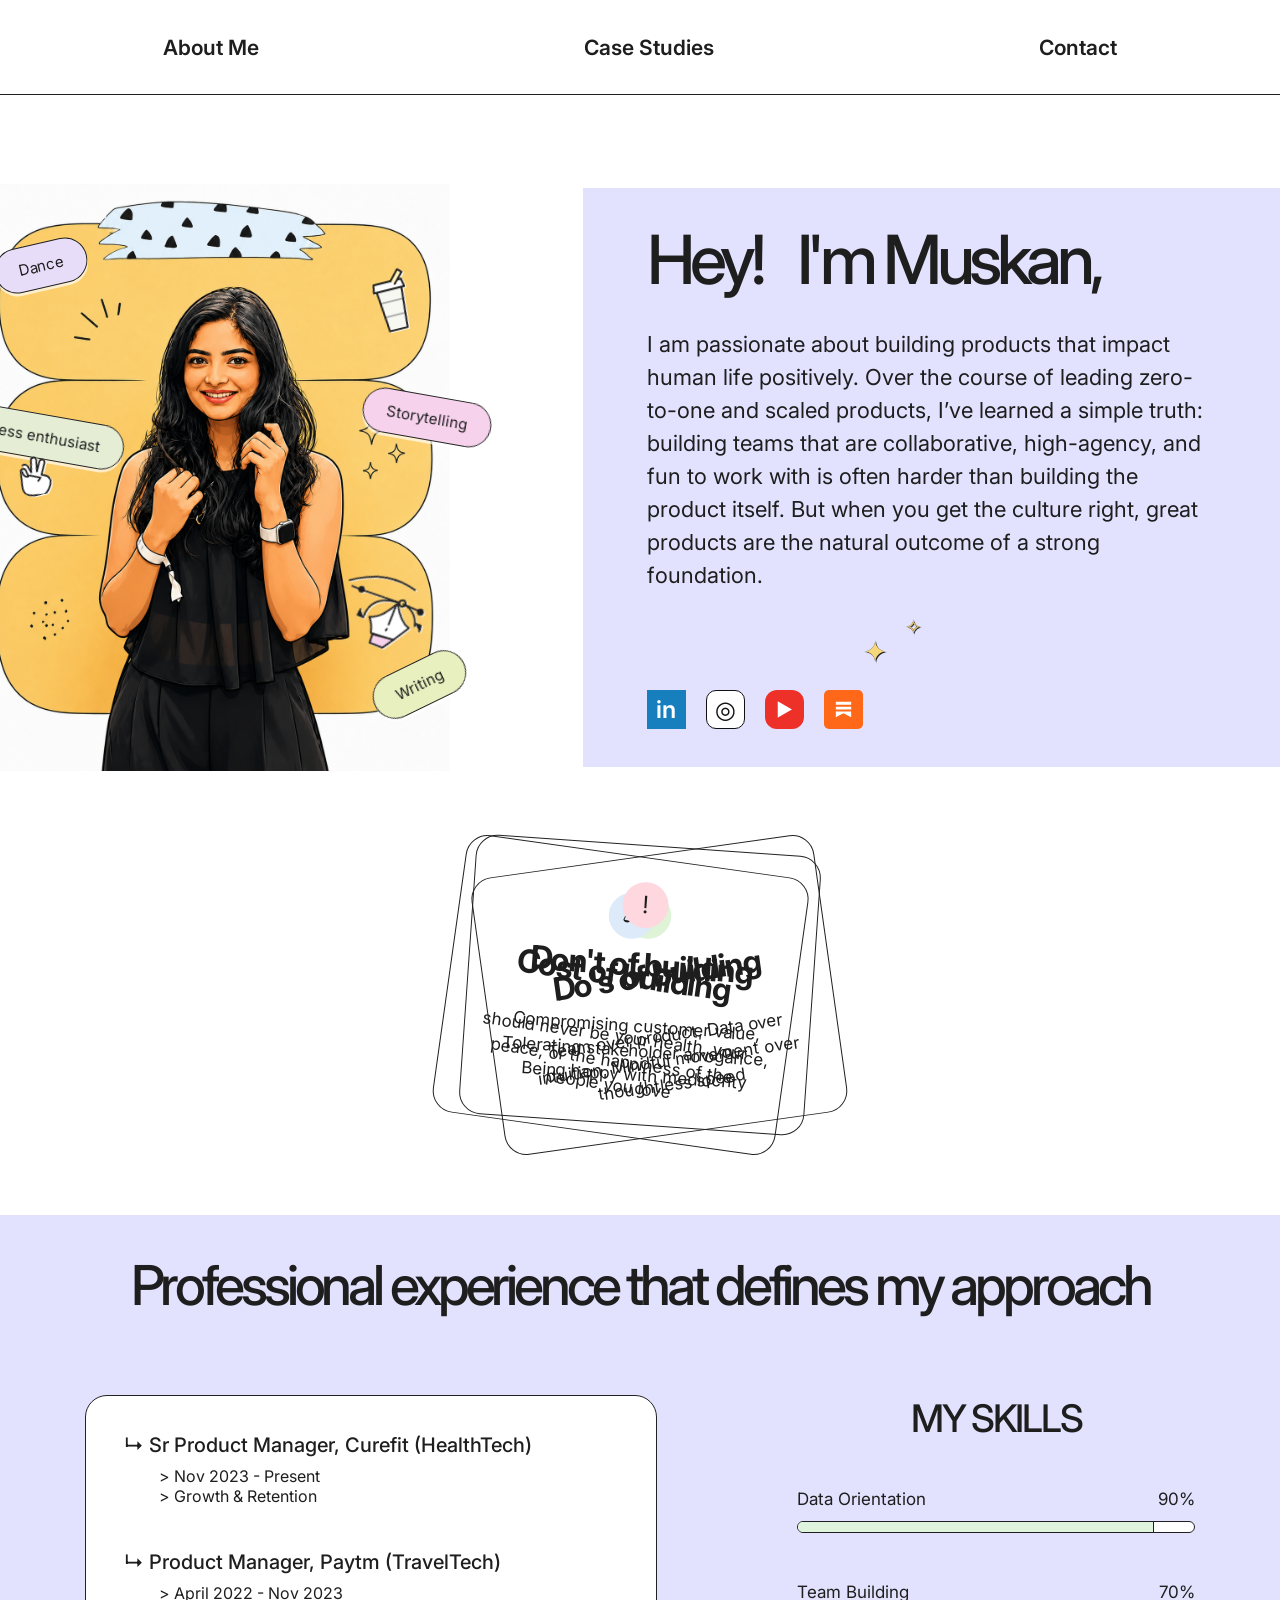
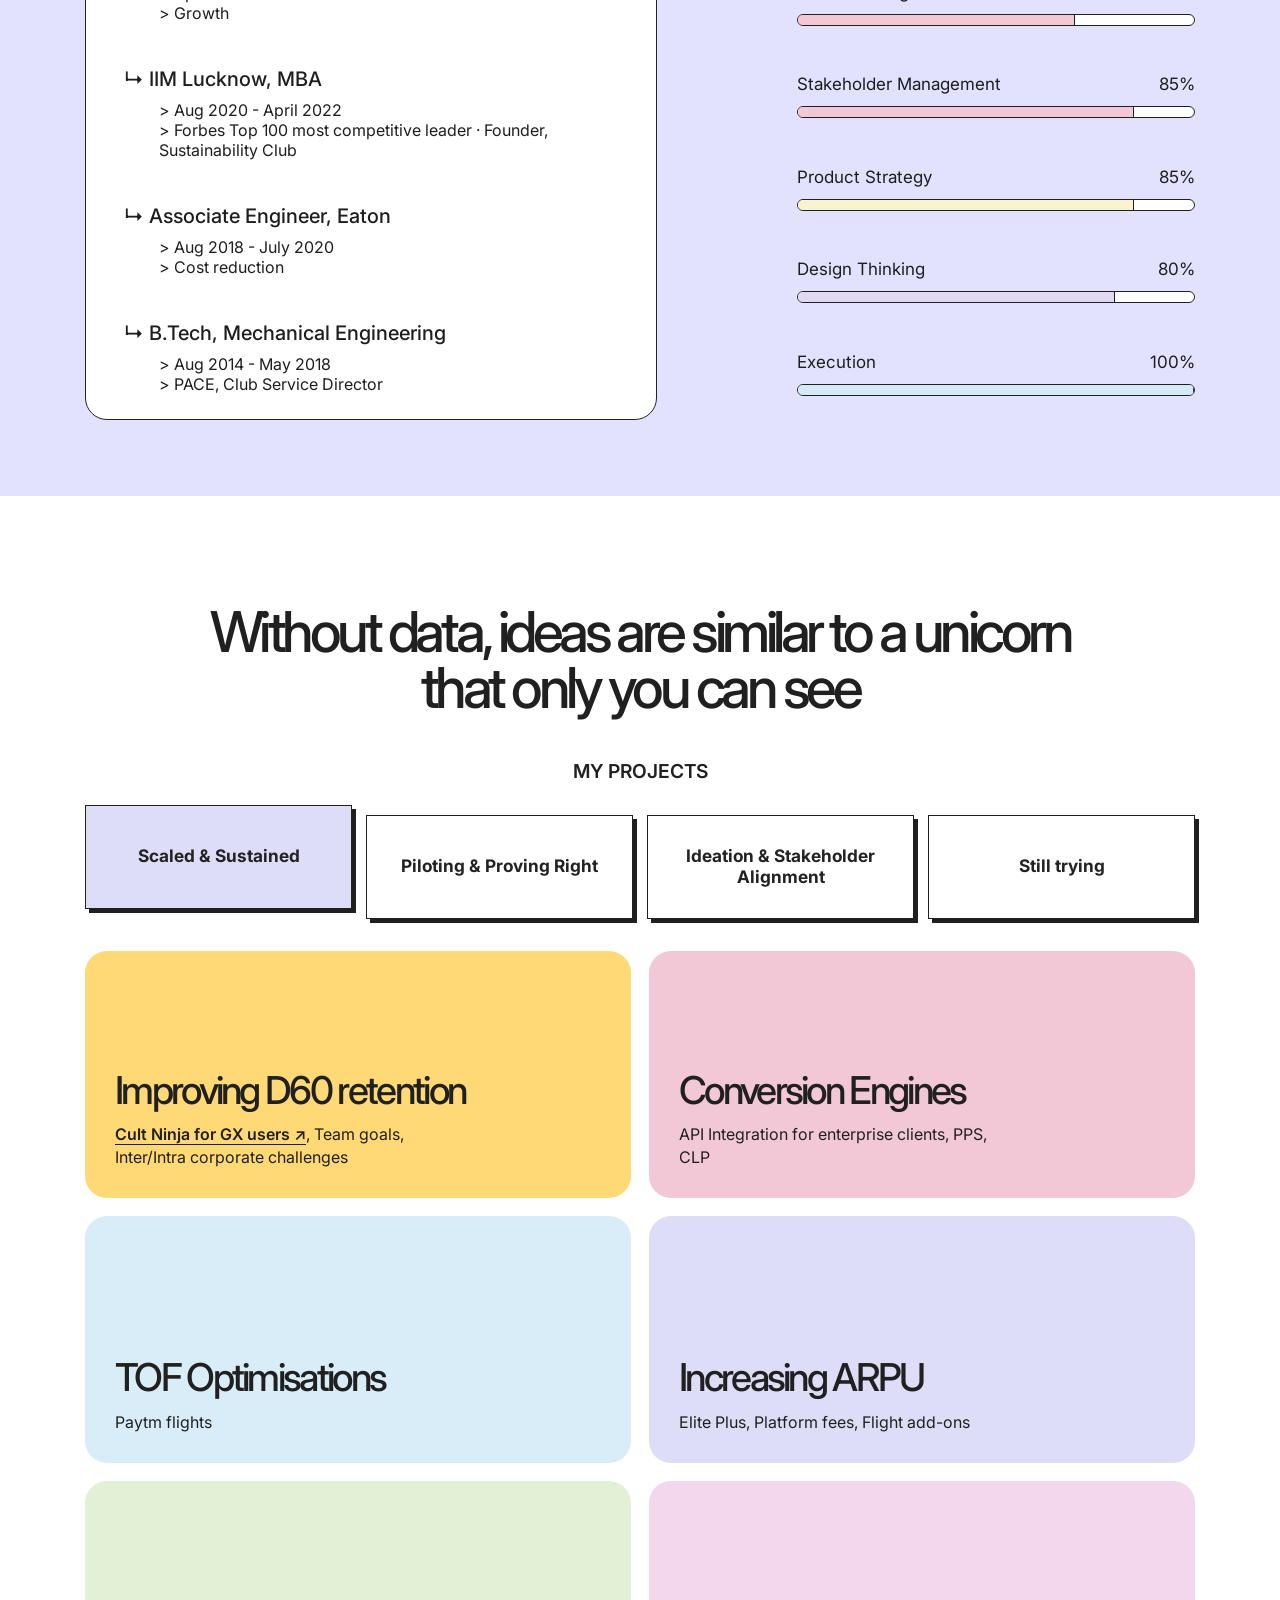
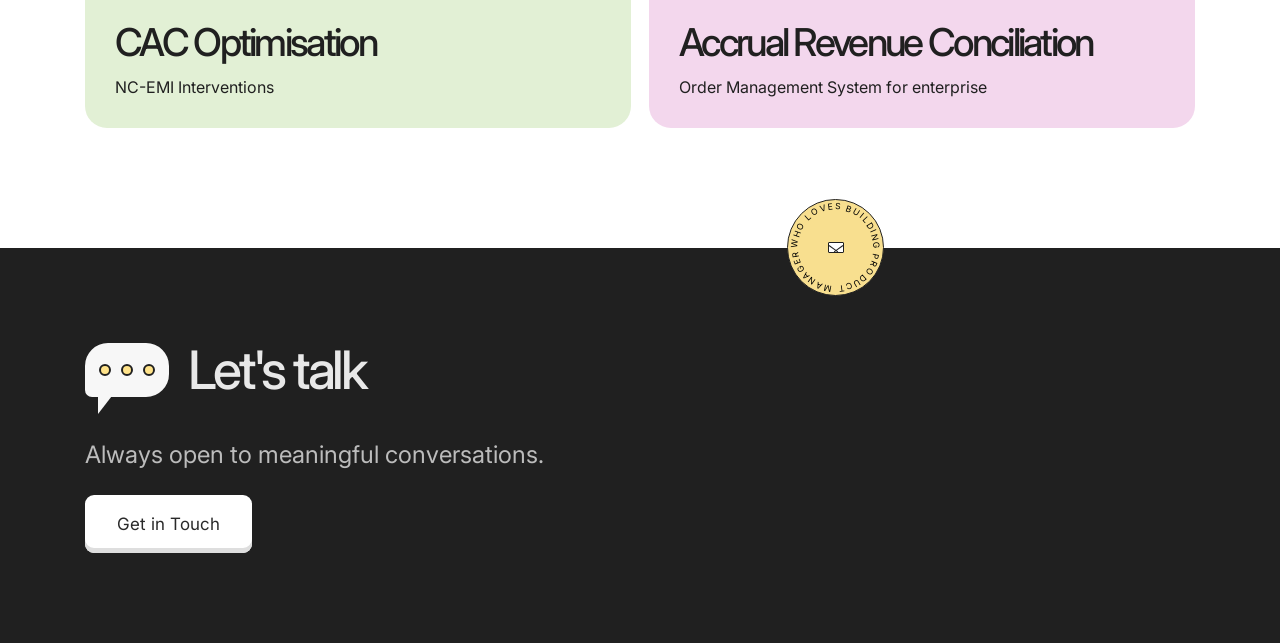
==== index.html @ bb15054d "Updates" ====
<!doctype html>
<html lang="en">
  <head>
    <meta charset="UTF-8" />
    <meta name="viewport" content="width=device-width, initial-scale=1.0" />
    <title>Bridging the Gap Between Education and the Real World</title>
    <script async src="https://www.googletagmanager.com/gtag/js?id=G-1BVSMTF544"></script>
    <script>
      window.dataLayer = window.dataLayer || [];
      function gtag(){dataLayer.push(arguments);}
      gtag("js", new Date());
      gtag("config", "G-1BVSMTF544");
    </script>
    <script type="module" crossorigin src="./assets/main-Bw4aphcZ.js"></script>
    <link rel="modulepreload" crossorigin href="./assets/jsx-runtime-35tFklE7.js">
    <link rel="stylesheet" crossorigin href="./assets/main-BatHYY-r.css">
  </head>
  <body>
    <div id="root"></div>
  </body>
</html>
---- assets/main-BatHYY-r.css ----
@import "https://fonts.googleapis.com/css2?family=Inter:wght@400;500;600&display=swap";:root{color:#1e1e1e;font-synthesis:none;background:#fff;font-family:Inter,system-ui,sans-serif}*{box-sizing:border-box}html{scroll-behavior:smooth}body{margin:0;overflow-x:hidden}a{color:inherit;text-decoration:none}button{font:inherit}.page{width:min(1110px,100% - 64px);margin:auto}.nav{z-index:10;background:#fff;border-bottom:1px solid #202020;justify-content:space-around;align-items:center;height:95px;font-size:21px;font-weight:600;display:flex;position:sticky;top:0}.nav a{transition:all .2s}.nav a:hover{opacity:.58;transform:translateY(-2px)}.hero{grid-template-columns:47% 53%;align-items:center;gap:50px;min-height:745px;padding:80px 38px 60px;display:grid}.hero-art{justify-self:center;width:100%;max-width:470px;position:relative}.hero-art img{width:100%;height:auto;display:block}.tag{background:#e8ddf9;border:1px solid #222;border-radius:999px;padding:12px 23px;font-size:15px;position:absolute;transform:rotate(-13deg);box-shadow:0 3px #fffa}.dance{top:10%;left:3%}.fitness{background:#e5eed5;top:39%;left:-7%;transform:rotate(10deg)}.writing{background:#e9f0bf;bottom:11%;right:-4%;transform:rotate(-26deg)}.story{background:#f7d2ed;top:36%;right:-9%;transform:rotate(10deg)}.round-tag,.footer-badge{text-align:center;text-transform:uppercase;letter-spacing:2px;background:#dceafa;border:1px solid #222;border-radius:50%;place-items:center;width:130px;height:130px;font-size:8px;line-height:1.7;display:grid;transform:rotate(-25deg)}.round-tag{position:absolute;bottom:-9%;left:-9%}.hero-copy h1{letter-spacing:-.08em;white-space:nowrap;margin:0 0 34px;font-size:clamp(52px,5.3vw,79px);font-weight:500;line-height:1}.hero-copy h1 span{margin-left:25px}.hero-copy p{max-width:600px;margin:0;font-size:22px;line-height:1.5}.socials{gap:26px;margin-top:66px;display:flex}.socials a{color:#fff;background:#177fbd;place-items:center;width:39px;height:39px;font-size:24px;font-weight:600;transition:all .25s;display:grid}.socials a:nth-child(2){color:#111;background:#fff;border:1px solid #111;border-radius:10px}.socials a:nth-child(3){background:#ed3028;border-radius:12px;font-size:18px}.socials a:hover{transform:translateY(-5px)rotate(-4deg)}.principles{grid-template-columns:1fr 1fr;gap:30px;padding:40px 0 20px;display:grid}.principles article{text-align:center;border:1px solid #222;border-radius:22px;align-content:center;justify-items:center;min-height:176px;padding:28px;display:grid}.principles article:last-child{grid-column:1/-1;min-height:145px}.principles h2{margin:0 0 30px;font-size:20px;font-weight:500}.principles p{max-width:460px;margin:0;font-size:17px;line-height:1.45}.experience{padding:5px 0 150px}.section-title{text-align:center;letter-spacing:-.075em;margin:0 0 82px;font-size:clamp(40px,4.3vw,60px);font-weight:500;line-height:1}.experience-grid{grid-template-columns:1.18fr .82fr;align-items:start;gap:140px;display:grid}.timeline{border:1px solid #222;border-radius:22px;padding:37px 38px 25px}.job{margin:0 0 44px}.job:last-child{margin-bottom:0}.job h3{margin:0 0 9px;font-size:20px;font-weight:500}.job p{margin:0 0 0 35px;font-size:16px;line-height:1.25}.skills h2{text-align:center;letter-spacing:-.06em;margin:0 0 113px;font-size:38px;font-weight:500}.skill{margin-bottom:41px}.skill>div{justify-content:space-between;margin-bottom:12px;font-size:17px;display:flex}.skill i{background:#fff;border:1px solid #202020;border-radius:20px;height:12px;display:block;overflow:hidden}.skill b{border-right:1px solid #202020;height:100%;animation:1.2s both fill;display:block}.pink{background:#f3c7d4}.yellow{background:#f8f4cf}.lavender{background:#e1d8f4}.blue{background:#d5eaf7}.work{padding:30px 0 0}.work-quote{letter-spacing:-.08em;text-align:center;margin:0 0 95px;font-size:clamp(35px,4.4vw,59px);font-weight:500;line-height:1}.tabs{align-items:end;gap:10px;padding-left:18px;display:flex}.tab{cursor:pointer;background:#fff;border:1px solid #222;border-bottom:0;border-radius:21px 21px 0 0;padding:28px 35px;font-size:18px;transition:all .2s}.tab:hover,.tab.active{transform:translateY(-10px)}.tab-1{background:#d9edf9}.tab-2{background:#dfdef8}.tab-3{background:#f29fa2}.projects{border:1px solid #222;border-bottom:0;padding:0 40px}.project{border-bottom:1px solid #222;padding:34px 0;transition:all .25s}.project h3{letter-spacing:-.07em;margin:0 0 16px;font-size:clamp(31px,3.4vw,49px);font-weight:500}.project h3 span{color:#86678f;width:34px;font-size:25px;display:inline-block}.project p{margin:0;font-size:17px}.project.muted{opacity:.25}footer{color:#e8e8e8;background:#202020;min-height:390px;padding:90px 0;position:relative;overflow:hidden}.footer{align-items:center;gap:150px;display:flex;position:relative}.footer h2{letter-spacing:-.07em;margin:0 0 38px;font-size:53px;font-weight:500}.footer h2 span{color:#fff0bb}.footer p{color:#bcbcbc;margin:0;font-size:24px}.contact-button{color:#292929;background:#aaa;border-radius:9px;padding:19px 32px;font-size:17px;box-shadow:inset 0 -5px #868686}.footer-badge{color:#1f1f1f;background:#f8df8f;position:absolute;top:-135px;right:65px}@keyframes rise{0%{opacity:0;transform:translateY(30px)}to{opacity:1;transform:translateY(0)}}@keyframes fill{0%{transform-origin:0;transform:scaleX(0)}to{transform-origin:0;transform:scaleX(1)}}.reveal{animation:.8s both rise}.delay{animation-delay:.16s}@media (width<=900px){.nav{height:68px;font-size:15px}.page{width:min(100% - 32px,620px)}.hero{grid-template-columns:1fr;gap:35px;padding:55px 0 85px}.hero-art{width:min(100%,450px)}.hero-copy h1{white-space:normal;font-size:57px}.hero-copy h1 span{margin-left:0}.hero-copy p{font-size:18px}.socials{margin-top:35px}.principles{grid-template-columns:1fr;gap:15px}.principles article:last-child{grid-column:auto}.experience{padding-bottom:80px}.section-title{margin-bottom:45px}.experience-grid{grid-template-columns:1fr;gap:60px}.skills h2{margin-bottom:55px}.tabs{padding-left:0;overflow-x:auto}.tab{white-space:nowrap;padding:20px 18px;font-size:14px}.projects{padding:0 22px}.project{padding:27px 0}.project p{font-size:15px}.footer{display:block}.footer h2{font-size:46px}.footer p{margin-bottom:38px;font-size:19px}.footer-badge{width:105px;height:105px;top:-145px;right:10px}}.round-tag,.footer-badge{overflow:hidden;transform:none}.badge-copy{transform-origin:50%;width:100%;height:100%;animation:18s linear infinite badge-spin;position:absolute;inset:0}.badge-copy text{letter-spacing:.2px;font-family:Inter,sans-serif;font-size:9px;font-weight:400}.envelope{background:#fff;border:3px solid #202020;border-radius:5px;width:43px;height:30px;position:absolute}.envelope:before,.envelope:after{content:"";border-top:3px solid #202020;width:27px;position:absolute;top:5px}.envelope:before{transform-origin:0;left:-2px;transform:rotate(36deg)}.envelope:after{transform-origin:100%;right:-2px;transform:rotate(-36deg)}@keyframes badge-spin{to{transform:rotate(360deg)}}@media (width>=901px){.hero{position:relative}.hero:before{content:"";z-index:0;background:#e2e2ff;width:700px;position:absolute;top:0;bottom:0;left:calc(47% + 25px)}.hero-art,.hero-copy{z-index:1}}.hero-copy{height:100%;min-height:610px;box-shadow:none;background:#e2e2ff;flex-direction:column;justify-content:center;align-self:stretch;padding:72px 64px 66px;display:flex;position:relative}.hero-copy:before,.hero-copy:after{color:#f6d77b;text-shadow:0 0 #202020,1px 1px #202020;font-size:29px;line-height:1;position:absolute}.hero-copy:before{content:"✦";bottom:101px;left:40%}.hero-copy:after{content:"✧";font-size:20px;bottom:130px;left:46%}.hero-copy .socials{margin-top:98px}@media (width>=901px){.hero:before{display:none}.hero-copy{align-self:center;width:700px;height:auto;min-height:0;padding-top:38px;padding-bottom:38px;left:-76px}.hero-art{left:-151px}}@media (width<=900px){.hero-copy{height:auto;min-height:0;box-shadow:none;align-self:auto;padding:48px 30px}.hero-copy .socials{margin-top:75px}.hero-copy:before{bottom:97px;left:45%}.hero-copy:after{bottom:120px;left:51%}}.hero-art:before,.hero-art:after,.writing:before{z-index:3;color:#1e1e1e;filter:drop-shadow(1px 1px #fff);pointer-events:none;place-items:center;display:grid;position:absolute}.hero-art:before{content:"";background:url("data:image/svg+xml,%3csvg%20xmlns='http://www.w3.org/2000/svg'%20viewBox='0%200%2080%20100'%20fill='none'%20stroke='%231F1F1F'%20stroke-width='2.6'%20stroke-linecap='round'%20stroke-linejoin='round'%3e%3cpath%20d='M22%2028h35l-5%2057H27l-5-57Z'%20fill='%23F8F8F3'/%3e%3cpath%20d='M18%2029h43l-2-11H20l-2%2011Z'%20fill='%23FFF'/%3e%3cpath%20d='m44%2018%2013-14%205%205-13%2014'%20fill='%23FFF3B8'/%3e%3cpath%20d='M24%2045h32M27%2065h27'%20opacity='.35'/%3e%3c/svg%3e") 50%/contain no-repeat;width:58px;height:76px;top:14%;right:6%;transform:rotate(-14deg)}.hero-art:after{content:"";background:url("data:image/svg+xml,%3csvg%20xmlns='http://www.w3.org/2000/svg'%20viewBox='0%200%2080%2080'%20fill='none'%20stroke='%231F1F1F'%20stroke-width='3.2'%20stroke-linecap='round'%20stroke-linejoin='round'%3e%3cpath%20d='M23%2017c5-2%209%201%2010%206l3%2011%205-22c1-7%2011-6%2010%201l-4%2022%209-17c3-6%2012-2%209%204L54%2043c10%203%2015%208%2014%2016-1%208-11%2020-18%2022l-23-4c-10-2-15-10-14-19l4-30c1-6%209-6%2010%200l2%2012'%20fill='%23FFF'/%3e%3cpath%20d='M29%2040c-6%201-10-5-9-11'/%3e%3cpath%20d='m32%2039%2019%209-6%205'/%3e%3c/svg%3e") 50%/contain no-repeat;width:42px;height:42px;top:46%;left:7%;transform:rotate(-14deg)}.writing:before{content:"";background:url("data:image/svg+xml,%3csvg%20xmlns='http://www.w3.org/2000/svg'%20viewBox='0%200%20110%20110'%20fill='none'%20stroke='%231F1F1F'%20stroke-width='2.6'%20stroke-linecap='round'%20stroke-linejoin='round'%3e%3cpath%20d='M5%206C48-1%2076%209%2099%2029'/%3e%3cpath%20d='M8%2015%2019%2021'/%3e%3ccircle%20cx='21'%20cy='21'%20r='3.7'%20fill='%231F1F1F'/%3e%3cpath%20d='M22%2022%2078%2047'/%3e%3ccircle%20cx='79'%20cy='47'%20r='4.7'%20fill='%23F6D77B'/%3e%3cpath%20d='M82%2049%20103%2061'/%3e%3ccircle%20cx='104'%20cy='62'%20r='3.7'%20fill='%231F1F1F'/%3e%3cpath%20d='M80%2048c12%207%2017%2020%2014%2034'/%3e%3cpath%20d='M21%2060c8-17%2025-26%2051-15'/%3e%3cpath%20d='M29%2062c18%203%2030-8%2043-15%201%2018%204%2029%2013%2037L61%2099%2029%2086c2-9%202-16%200-24Z'%20fill='%23FFF'/%3e%3cpath%20d='m61%2099-17%2010-18-9%205-12%2030%2011Z'%20fill='%23F7D2ED'/%3e%3cpath%20d='M56%2076%2070%2048M53%2082l-2%202'/%3e%3cpath%20d='m17%2050-5%208%208%204M95%2078l8%204-3%208'%20fill='%231F1F1F'/%3e%3c/svg%3e") 50%/contain no-repeat;width:75px;height:75px;bottom:65px;right:8px;transform:rotate(21deg)}@media (width<=900px){.hero-art:before{width:48px;height:63px;top:14%}.hero-art:after{width:34px;height:34px}.writing:before{width:61px;height:61px;bottom:57px}}@media (width>=901px){.principles{grid-template-columns:repeat(3,1fr);gap:36px;margin-top:15px;padding-top:0;padding-bottom:80px}.principles article,.principles article:last-child{grid-column:auto;min-height:280px;transition:transform .78s cubic-bezier(.22,1,.36,1);animation:none;position:relative}.principles:not(.cards-open) article:first-child{z-index:1;transform:translate(116%)rotate(-8deg)}.principles:not(.cards-open) article:nth-child(2){z-index:3;transform:translateY(-10px)rotate(4deg)}.principles:not(.cards-open) article:nth-child(3){z-index:2;transform:translate(-116%)rotate(8deg)}}@media (prefers-reduced-motion:reduce){.principles article{animation:none!important}}.principles article{transition:transform .22s,background-color .22s,box-shadow .22s}.principles article:hover{background:#deddf8;box-shadow:7px 8px #202020}.principles article:nth-child(odd):hover{transform:rotate(-1.4deg)translateY(-5px)}.principles article:nth-child(2n):hover{transform:rotate(1.4deg)translateY(-5px)}.principles article h2{letter-spacing:-.04em;font-weight:700;font-size:32px!important}.principles article h2:before{display:none}.principles article:first-child h2:before{content:"✓";background:#dff3d6}.principles article:nth-child(2) h2:before{content:"!";background:#ffd8df}.principles article:nth-child(3) h2:before{content:"⚖";background:#dceafa;font-size:1.25rem}.info-icon{border:0;border-radius:50%;place-items:center;width:46px;height:46px;margin:0 auto 17px;font-size:1.5rem;line-height:1;display:grid}.info-icon.do{background:#dff3d6}.info-icon.dont{background:#ffd8df}.info-icon.cost{background:#dceafa;font-size:1.25rem}@media (prefers-reduced-motion:reduce){.principles article{transition:background-color .18s}.principles article:hover{transform:none}}.experience{isolation:isolate;box-shadow:none;background:#e2e2ff;position:relative}.experience:before{content:"";z-index:0;background:#e2e2ff;position:absolute;inset:0 calc(-50vw + 50%)}.experience>*{z-index:1;position:relative}.skill .green{background:#dff4dc}.timeline{background:#fff}@media (width>=901px){.experience-grid{align-items:stretch}.skills{flex-direction:column;display:flex}.skills h2{margin:0 0 24px}.skill{flex-direction:column;flex:1;justify-content:center;margin:0;display:flex}.experience{margin-bottom:-2px;padding-top:43px;padding-bottom:76px}}.skills .skill i{transition:transform .18s}.skills:hover .skill i,.experience:hover .skills .skill i,.experience.skills-active .skills .skill i{animation:.9s ease-in-out infinite alternate skill-bar-slide}.skills:hover .skill:nth-child(3) i,.experience:hover .skills .skill:nth-child(3) i{animation-delay:55ms}.skills:hover .skill:nth-child(4) i,.experience:hover .skills .skill:nth-child(4) i{animation-delay:.11s}.skills:hover .skill:nth-child(5) i,.experience:hover .skills .skill:nth-child(5) i{animation-delay:.165s}.skills:hover .skill:nth-child(6) i,.experience:hover .skills .skill:nth-child(6) i{animation-delay:.22s}.skills:hover .skill:nth-child(7) i,.experience:hover .skills .skill:nth-child(7) i{animation-delay:.275s}@keyframes skill-bar-slide{0%,to{transform:translate(0)}to{transform:translate(18px)}}@media (prefers-reduced-motion:reduce){.skills:hover .skill i{animation:none}}.work{color:#202020;background:#fff;padding:110px 0 120px}.work-quote{text-align:center;max-width:920px;margin:0 auto 42px}.projects-label{text-align:center;margin:0 0 32px;font-size:1.2rem;font-weight:600}.work .tabs{flex-wrap:wrap;align-items:stretch;gap:14px;margin:0 0 32px;padding:0;display:flex}.work .tab{color:#222;cursor:pointer;background:#fff;border:1px solid #202020;border-radius:0;flex:164px;min-width:164px;min-height:104px;padding:18px 22px;font-size:1.08rem;font-weight:700;line-height:1.2;transition:transform .18s,box-shadow .18s,background .18s;box-shadow:4px 4px #202020}.work .tab:hover{transform:translate(-4px,-4px);box-shadow:8px 8px #202020}.work .tab:focus-visible{outline-offset:3px;outline:3px solid #4a75ff}.work .tab.active{background:#deddf8;animation:.52s cubic-bezier(.2,.9,.25,1.25) category-select}.projects{border:0;grid-template-columns:repeat(2,minmax(0,1fr));gap:18px;padding:0;display:grid}.project{color:#202020;opacity:1;border:0;border-radius:22px;flex-direction:column;justify-content:flex-end;min-height:247px;padding:30px;transition:transform .22s,box-shadow .22s;display:flex}.project:hover{transform:translateY(-5px);box-shadow:0 14px #ffffff29}.project:first-child{background:#ffd976}.project:nth-child(2){background:#f3c8d6}.project:nth-child(3){background:#d8edf8}.project:nth-child(4){background:#deddf8}.project:nth-child(5){background:#e2f0d5}.project:nth-child(6){background:#f3d7ed}.projects-animated .project{animation:.52s both project-reveal}.projects-animated .project:nth-child(2){animation-delay:60ms}.projects-animated .project:nth-child(3){animation-delay:.12s}.projects-animated .project:nth-child(4){animation-delay:.18s}.projects-animated .project:nth-child(5){animation-delay:.24s}.projects-animated .project:nth-child(6){animation-delay:.3s}.project h3{margin:0 0 14px;font-size:clamp(1.85rem,3vw,3.2rem);line-height:.98}.project p{max-width:34ch;margin:0;font-size:1rem;line-height:1.4}.case-study-link{border-bottom:1px solid;font-weight:600}@keyframes category-select{0%{transform:translateY(0)scale(1)}55%{transform:translateY(-13px)scale(1.04)}to{transform:translateY(-10px)scale(1)}}@keyframes project-reveal{0%{opacity:0;transform:translateY(20px)scale(.97)}to{opacity:1;transform:translateY(0)scale(1)}}@media (width<=700px){.work{padding:76px 0}.projects{grid-template-columns:1fr}.project{min-height:190px;padding:24px}}.footer h2{align-items:center;gap:19px;display:flex}.footer{flex-direction:column;align-items:flex-start;gap:26px}footer{overflow:visible}.talk-bubble{background:#f7f7f7;border:2px solid #f7f7f7;border-radius:23px 23px 23px 7px;flex:none;justify-content:center;align-items:center;gap:10px;width:84px;height:54px;display:inline-flex;position:relative}.talk-bubble:after{content:"";border-top:22px solid #f7f7f7;border-right:17px solid #0000;width:0;height:0;position:absolute;bottom:-19px;left:11px}.talk-bubble i{background:#ffe38a;border:2px solid #202020;border-radius:50%;width:12px;height:12px}.contact-button{background:#fff;box-shadow:inset 0 -5px #dedede}.footer-badge{z-index:3;width:97px;height:97px;top:-139px;left:calc(50% + 147px);right:auto}.footer-badge .badge-copy i{font-size:8px}.footer-badge .envelope{border-width:1px;border-radius:1px;width:16px;height:11px;transform:none}.footer-badge .envelope:before,.footer-badge .envelope:after{border-top-width:1px;width:11px;top:2px}.footer-badge .envelope:before{left:0}.footer-badge .envelope:after{right:0}.round-tag .envelope{border-width:1px;border-radius:2px;width:21px;height:15px}.round-tag .envelope:before,.round-tag .envelope:after{border-top-width:1px;width:14px;top:2px}.round-tag .envelope:before{left:0}.round-tag .envelope:after{right:0}.footer-badge .envelope{transform:none}@media (width<=900px){.talk-bubble{border-radius:18px 18px 18px 6px;gap:7px;width:64px;height:43px}.talk-bubble:after{border-top-width:17px;border-right-width:13px;bottom:-15px}.talk-bubble i{width:9px;height:9px}}.socials a.substack{background:#ff6719;border-radius:5px}.substack svg{fill:#fff;width:23px;height:23px}@media (width>=901px){.socials{flex-wrap:nowrap;gap:20px;margin-top:76px}}
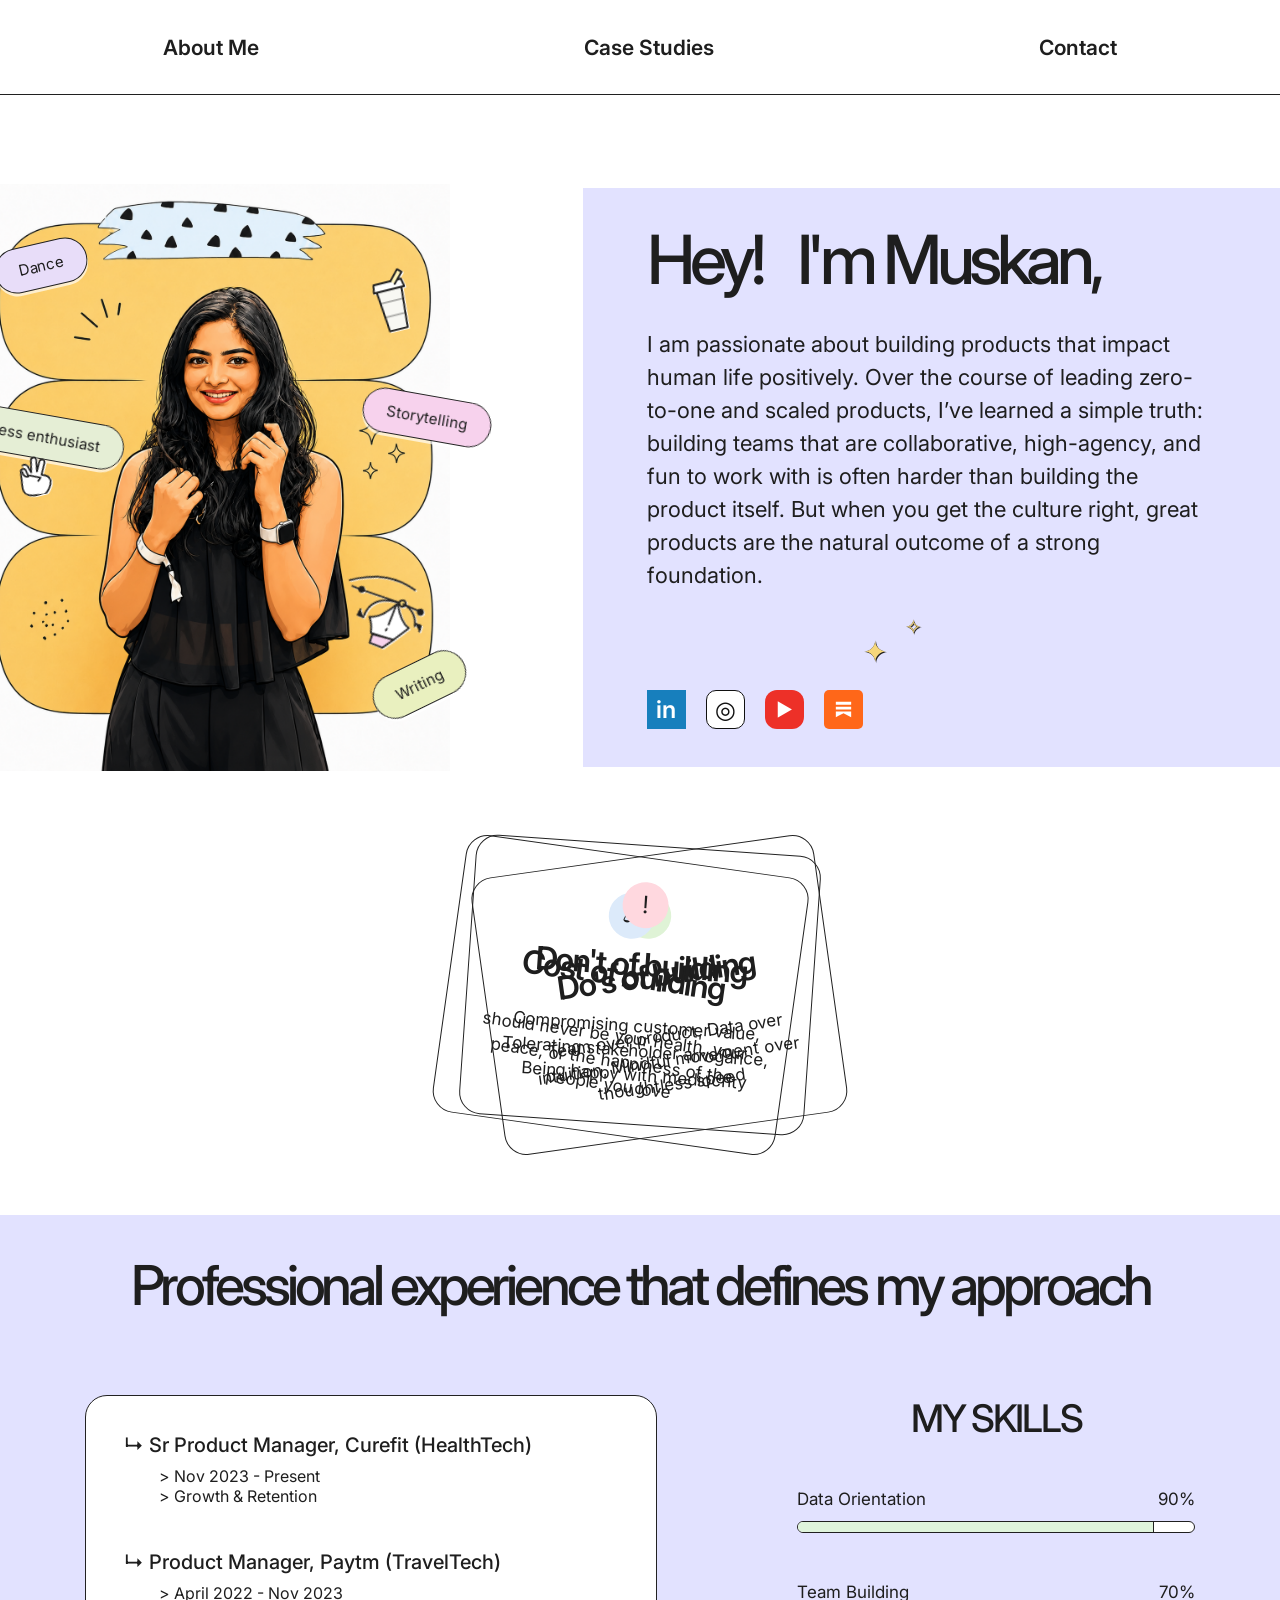
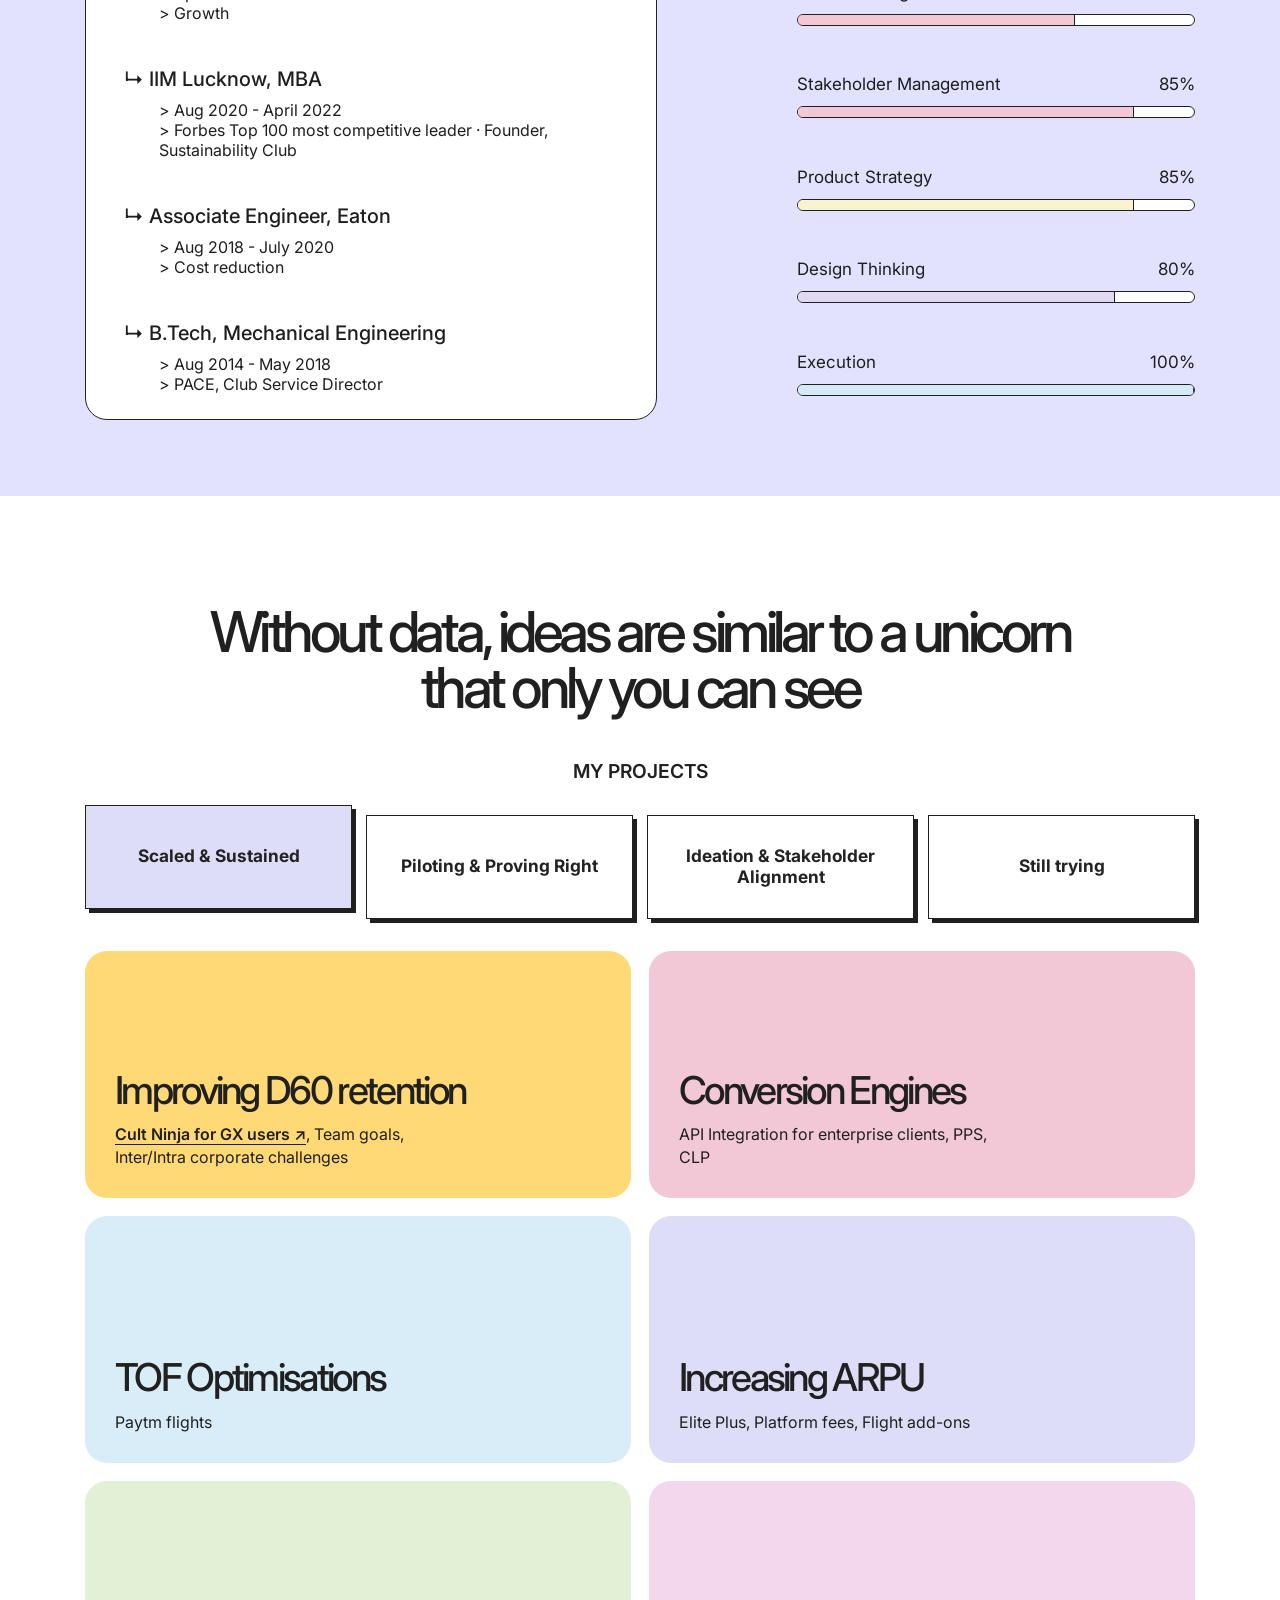
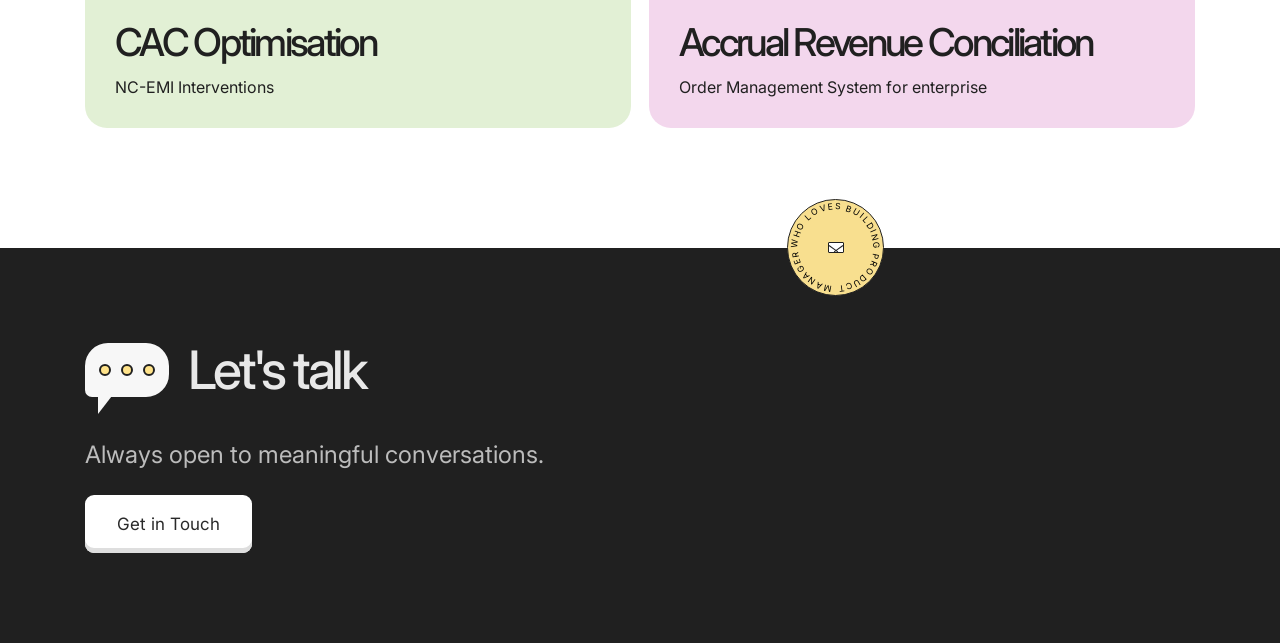
==== commit 30a510dd: "Updates" ====
--- a/index.html
+++ b/index.html
@@ -11,9 +11,9 @@
       gtag("js", new Date());
       gtag("config", "G-1BVSMTF544");
     </script>
-    <script type="module" crossorigin src="./assets/main-Bw4aphcZ.js"></script>
+    <script type="module" crossorigin src="./assets/main-CH11cymi.js"></script>
     <link rel="modulepreload" crossorigin href="./assets/jsx-runtime-35tFklE7.js">
-    <link rel="stylesheet" crossorigin href="./assets/main-BatHYY-r.css">
+    <link rel="stylesheet" crossorigin href="./assets/main-DLYA86Rc.css">
   </head>
   <body>
     <div id="root"></div>
--- a/assets/main-DLYA86Rc.css
+++ b/assets/main-DLYA86Rc.css
@@ -0,0 +1 @@
+@import "https://fonts.googleapis.com/css2?family=Inter:wght@400;500;600&display=swap";:root{color:#1e1e1e;font-synthesis:none;background:#fff;font-family:Inter,system-ui,sans-serif}*{box-sizing:border-box}html{scroll-behavior:smooth}body{margin:0;overflow-x:hidden}a{color:inherit;text-decoration:none}button{font:inherit}.page{width:min(1110px,100% - 64px);margin:auto}.nav{z-index:10;background:#fff;border-bottom:1px solid #202020;justify-content:space-around;align-items:center;height:95px;font-size:21px;font-weight:600;display:flex;position:sticky;top:0}.nav a{transition:all .2s}.nav a:hover{opacity:.58;transform:translateY(-2px)}.hero{grid-template-columns:47% 53%;align-items:center;gap:50px;min-height:745px;padding:80px 38px 60px;display:grid}.hero-art{justify-self:center;width:100%;max-width:470px;position:relative}.hero-art img{width:100%;height:auto;display:block}.tag{background:#e8ddf9;border:1px solid #222;border-radius:999px;padding:12px 23px;font-size:15px;position:absolute;transform:rotate(-13deg);box-shadow:0 3px #fffa}.dance{top:10%;left:3%}.fitness{background:#e5eed5;top:39%;left:-7%;transform:rotate(10deg)}.writing{background:#e9f0bf;bottom:11%;right:-4%;transform:rotate(-26deg)}.story{background:#f7d2ed;top:36%;right:-9%;transform:rotate(10deg)}.round-tag,.footer-badge{text-align:center;text-transform:uppercase;letter-spacing:2px;background:#dceafa;border:1px solid #222;border-radius:50%;place-items:center;width:130px;height:130px;font-size:8px;line-height:1.7;display:grid;transform:rotate(-25deg)}.round-tag{position:absolute;bottom:-9%;left:-9%}.hero-copy h1{letter-spacing:-.08em;white-space:nowrap;margin:0 0 34px;font-size:clamp(52px,5.3vw,79px);font-weight:500;line-height:1}.hero-copy h1 span{margin-left:25px}.hero-copy p{max-width:600px;margin:0;font-size:22px;line-height:1.5}.socials{gap:26px;margin-top:66px;display:flex}.socials a{color:#fff;background:#177fbd;place-items:center;width:39px;height:39px;font-size:24px;font-weight:600;transition:all .25s;display:grid}.socials a:nth-child(2){color:#111;background:#fff;border:1px solid #111;border-radius:10px}.socials a:nth-child(3){background:#ed3028;border-radius:12px;font-size:18px}.socials a:hover{transform:translateY(-5px)rotate(-4deg)}.principles{grid-template-columns:1fr 1fr;gap:30px;padding:40px 0 20px;display:grid}.principles article{text-align:center;border:1px solid #222;border-radius:22px;align-content:center;justify-items:center;min-height:176px;padding:28px;display:grid}.principles article:last-child{grid-column:1/-1;min-height:145px}.principles h2{margin:0 0 30px;font-size:20px;font-weight:500}.principles p{max-width:460px;margin:0;font-size:17px;line-height:1.45}.experience{padding:5px 0 150px}.section-title{text-align:center;letter-spacing:-.075em;margin:0 0 82px;font-size:clamp(40px,4.3vw,60px);font-weight:500;line-height:1}.experience-grid{grid-template-columns:1.18fr .82fr;align-items:start;gap:140px;display:grid}.timeline{border:1px solid #222;border-radius:22px;padding:37px 38px 25px}.job{margin:0 0 44px}.job:last-child{margin-bottom:0}.job h3{margin:0 0 9px;font-size:20px;font-weight:500}.job p{margin:0 0 0 35px;font-size:16px;line-height:1.25}.skills h2{text-align:center;letter-spacing:-.06em;margin:0 0 113px;font-size:38px;font-weight:500}.skill{margin-bottom:41px}.skill>div{justify-content:space-between;margin-bottom:12px;font-size:17px;display:flex}.skill i{background:#fff;border:1px solid #202020;border-radius:20px;height:12px;display:block;overflow:hidden}.skill b{border-right:1px solid #202020;height:100%;animation:1.2s both fill;display:block}.pink{background:#f3c7d4}.yellow{background:#f8f4cf}.lavender{background:#e1d8f4}.blue{background:#d5eaf7}.work{padding:30px 0 0}.work-quote{letter-spacing:-.08em;text-align:center;margin:0 0 95px;font-size:clamp(35px,4.4vw,59px);font-weight:500;line-height:1}.tabs{align-items:end;gap:10px;padding-left:18px;display:flex}.tab{cursor:pointer;background:#fff;border:1px solid #222;border-bottom:0;border-radius:21px 21px 0 0;padding:28px 35px;font-size:18px;transition:all .2s}.tab:hover,.tab.active{transform:translateY(-10px)}.tab-1{background:#d9edf9}.tab-2{background:#dfdef8}.tab-3{background:#f29fa2}.projects{border:1px solid #222;border-bottom:0;padding:0 40px}.project{border-bottom:1px solid #222;padding:34px 0;transition:all .25s}.project h3{letter-spacing:-.07em;margin:0 0 16px;font-size:clamp(31px,3.4vw,49px);font-weight:500}.project h3 span{color:#86678f;width:34px;font-size:25px;display:inline-block}.project p{margin:0;font-size:17px}.project.muted{opacity:.25}footer{color:#e8e8e8;background:#202020;min-height:390px;padding:90px 0;position:relative;overflow:hidden}.footer{align-items:center;gap:150px;display:flex;position:relative}.footer h2{letter-spacing:-.07em;margin:0 0 38px;font-size:53px;font-weight:500}.footer h2 span{color:#fff0bb}.footer p{color:#bcbcbc;margin:0;font-size:24px}.contact-button{color:#292929;background:#aaa;border-radius:9px;padding:19px 32px;font-size:17px;box-shadow:inset 0 -5px #868686}.footer-badge{color:#1f1f1f;background:#f8df8f;position:absolute;top:-135px;right:65px}@keyframes rise{0%{opacity:0;transform:translateY(30px)}to{opacity:1;transform:translateY(0)}}@keyframes fill{0%{transform-origin:0;transform:scaleX(0)}to{transform-origin:0;transform:scaleX(1)}}.reveal{animation:.8s both rise}.delay{animation-delay:.16s}@media (width<=900px){.nav{height:68px;font-size:15px}.page{width:min(100% - 32px,620px)}.hero{grid-template-columns:1fr;gap:35px;padding:55px 0 85px}.hero-art{width:min(100%,450px)}.hero-copy h1{white-space:normal;font-size:57px}.hero-copy h1 span{margin-left:0}.hero-copy p{font-size:18px}.socials{margin-top:35px}.principles{grid-template-columns:1fr;gap:15px}.principles article:last-child{grid-column:auto}.experience{padding-bottom:80px}.section-title{margin-bottom:45px}.experience-grid{grid-template-columns:1fr;gap:60px}.skills h2{margin-bottom:55px}.tabs{padding-left:0;overflow-x:auto}.tab{white-space:nowrap;padding:20px 18px;font-size:14px}.projects{padding:0 22px}.project{padding:27px 0}.project p{font-size:15px}.footer{display:block}.footer h2{font-size:46px}.footer p{margin-bottom:38px;font-size:19px}.footer-badge{width:105px;height:105px;top:-145px;right:10px}}.round-tag,.footer-badge{overflow:hidden;transform:none}.badge-copy{transform-origin:50%;width:100%;height:100%;animation:18s linear infinite badge-spin;position:absolute;inset:0}.badge-copy text{letter-spacing:.2px;font-family:Inter,sans-serif;font-size:9px;font-weight:400}.envelope{background:#fff;border:3px solid #202020;border-radius:5px;width:43px;height:30px;position:absolute}.envelope:before,.envelope:after{content:"";border-top:3px solid #202020;width:27px;position:absolute;top:5px}.envelope:before{transform-origin:0;left:-2px;transform:rotate(36deg)}.envelope:after{transform-origin:100%;right:-2px;transform:rotate(-36deg)}@keyframes badge-spin{to{transform:rotate(360deg)}}@media (width>=901px){.hero{position:relative}.hero:before{content:"";z-index:0;background:#e2e2ff;width:700px;position:absolute;top:0;bottom:0;left:calc(47% + 25px)}.hero-art,.hero-copy{z-index:1}}.hero-copy{height:100%;min-height:610px;box-shadow:none;background:#e2e2ff;flex-direction:column;justify-content:center;align-self:stretch;padding:72px 64px 66px;display:flex;position:relative}.hero-copy:before,.hero-copy:after{color:#f6d77b;text-shadow:0 0 #202020,1px 1px #202020;font-size:29px;line-height:1;position:absolute}.hero-copy:before{content:"✦";bottom:101px;left:40%}.hero-copy:after{content:"✧";font-size:20px;bottom:130px;left:46%}.hero-copy .socials{margin-top:98px}@media (width>=901px){.hero:before{display:none}.hero-copy{align-self:center;width:700px;height:auto;min-height:0;padding-top:38px;padding-bottom:38px;left:-76px}.hero-art{left:-151px}}@media (width<=900px){.hero-copy{height:auto;min-height:0;box-shadow:none;align-self:auto;padding:48px 30px}.hero-copy .socials{margin-top:75px}.hero-copy:before{bottom:97px;left:45%}.hero-copy:after{bottom:120px;left:51%}}.hero-art:before,.hero-art:after,.writing:before{z-index:3;color:#1e1e1e;filter:drop-shadow(1px 1px #fff);pointer-events:none;place-items:center;display:grid;position:absolute}.hero-art:before{content:"";background:url("data:image/svg+xml,%3csvg%20xmlns='http://www.w3.org/2000/svg'%20viewBox='0%200%2080%20100'%20fill='none'%20stroke='%231F1F1F'%20stroke-width='2.6'%20stroke-linecap='round'%20stroke-linejoin='round'%3e%3cpath%20d='M22%2028h35l-5%2057H27l-5-57Z'%20fill='%23F8F8F3'/%3e%3cpath%20d='M18%2029h43l-2-11H20l-2%2011Z'%20fill='%23FFF'/%3e%3cpath%20d='m44%2018%2013-14%205%205-13%2014'%20fill='%23FFF3B8'/%3e%3cpath%20d='M24%2045h32M27%2065h27'%20opacity='.35'/%3e%3c/svg%3e") 50%/contain no-repeat;width:58px;height:76px;top:14%;right:6%;transform:rotate(-14deg)}.hero-art:after{content:"";background:url("data:image/svg+xml,%3csvg%20xmlns='http://www.w3.org/2000/svg'%20viewBox='0%200%2080%2080'%20fill='none'%20stroke='%231F1F1F'%20stroke-width='3.2'%20stroke-linecap='round'%20stroke-linejoin='round'%3e%3cpath%20d='M23%2017c5-2%209%201%2010%206l3%2011%205-22c1-7%2011-6%2010%201l-4%2022%209-17c3-6%2012-2%209%204L54%2043c10%203%2015%208%2014%2016-1%208-11%2020-18%2022l-23-4c-10-2-15-10-14-19l4-30c1-6%209-6%2010%200l2%2012'%20fill='%23FFF'/%3e%3cpath%20d='M29%2040c-6%201-10-5-9-11'/%3e%3cpath%20d='m32%2039%2019%209-6%205'/%3e%3c/svg%3e") 50%/contain no-repeat;width:42px;height:42px;top:46%;left:7%;transform:rotate(-14deg)}.writing:before{content:"";background:url("data:image/svg+xml,%3csvg%20xmlns='http://www.w3.org/2000/svg'%20viewBox='0%200%20110%20110'%20fill='none'%20stroke='%231F1F1F'%20stroke-width='2.6'%20stroke-linecap='round'%20stroke-linejoin='round'%3e%3cpath%20d='M5%206C48-1%2076%209%2099%2029'/%3e%3cpath%20d='M8%2015%2019%2021'/%3e%3ccircle%20cx='21'%20cy='21'%20r='3.7'%20fill='%231F1F1F'/%3e%3cpath%20d='M22%2022%2078%2047'/%3e%3ccircle%20cx='79'%20cy='47'%20r='4.7'%20fill='%23F6D77B'/%3e%3cpath%20d='M82%2049%20103%2061'/%3e%3ccircle%20cx='104'%20cy='62'%20r='3.7'%20fill='%231F1F1F'/%3e%3cpath%20d='M80%2048c12%207%2017%2020%2014%2034'/%3e%3cpath%20d='M21%2060c8-17%2025-26%2051-15'/%3e%3cpath%20d='M29%2062c18%203%2030-8%2043-15%201%2018%204%2029%2013%2037L61%2099%2029%2086c2-9%202-16%200-24Z'%20fill='%23FFF'/%3e%3cpath%20d='m61%2099-17%2010-18-9%205-12%2030%2011Z'%20fill='%23F7D2ED'/%3e%3cpath%20d='M56%2076%2070%2048M53%2082l-2%202'/%3e%3cpath%20d='m17%2050-5%208%208%204M95%2078l8%204-3%208'%20fill='%231F1F1F'/%3e%3c/svg%3e") 50%/contain no-repeat;width:75px;height:75px;bottom:65px;right:8px;transform:rotate(21deg)}@media (width<=900px){.hero-art:before{width:48px;height:63px;top:14%}.hero-art:after{width:34px;height:34px}.writing:before{width:61px;height:61px;bottom:57px}}@media (width>=901px){.principles{grid-template-columns:repeat(3,1fr);gap:36px;margin-top:15px;padding-top:0;padding-bottom:80px}.principles article,.principles article:last-child{grid-column:auto;min-height:280px;transition:transform .78s cubic-bezier(.22,1,.36,1);animation:none;position:relative}.principles:not(.cards-open) article:first-child{z-index:1;transform:translate(116%)rotate(-8deg)}.principles:not(.cards-open) article:nth-child(2){z-index:3;transform:translateY(-10px)rotate(4deg)}.principles:not(.cards-open) article:nth-child(3){z-index:2;transform:translate(-116%)rotate(8deg)}}@media (prefers-reduced-motion:reduce){.principles article{animation:none!important}}.principles article{transition:transform .22s,background-color .22s,box-shadow .22s}.principles article:hover{background:#deddf8;box-shadow:7px 8px #202020}.principles article:nth-child(odd):hover{transform:rotate(-1.4deg)translateY(-5px)}.principles article:nth-child(2n):hover{transform:rotate(1.4deg)translateY(-5px)}.principles article h2{letter-spacing:-.04em;font-weight:600;font-size:32px!important}.principles article h2:before{display:none}.principles article:first-child h2:before{content:"✓";background:#dff3d6}.principles article:nth-child(2) h2:before{content:"!";background:#ffd8df}.principles article:nth-child(3) h2:before{content:"⚖";background:#dceafa;font-size:1.25rem}.info-icon{border:0;border-radius:50%;place-items:center;width:46px;height:46px;margin:0 auto 17px;font-size:1.5rem;line-height:1;display:grid}.info-icon.do{background:#dff3d6}.info-icon.dont{background:#ffd8df}.info-icon.cost{background:#dceafa;font-size:1.25rem}@media (prefers-reduced-motion:reduce){.principles article{transition:background-color .18s}.principles article:hover{transform:none}}.experience{isolation:isolate;box-shadow:none;background:#e2e2ff;position:relative}.experience:before{content:"";z-index:0;background:#e2e2ff;position:absolute;inset:0 calc(-50vw + 50%)}.experience>*{z-index:1;position:relative}.skill .green{background:#dff4dc}.timeline{background:#fff}@media (width>=901px){.experience-grid{align-items:stretch}.skills{flex-direction:column;display:flex}.skills h2{margin:0 0 24px}.skill{flex-direction:column;flex:1;justify-content:center;margin:0;display:flex}.experience{margin-bottom:-2px;padding-top:43px;padding-bottom:76px}}.skills .skill i{transition:transform .18s}.skills:hover .skill i,.experience:hover .skills .skill i,.experience.skills-active .skills .skill i{animation:.9s ease-in-out infinite alternate skill-bar-slide}.skills:hover .skill:nth-child(3) i,.experience:hover .skills .skill:nth-child(3) i{animation-delay:55ms}.skills:hover .skill:nth-child(4) i,.experience:hover .skills .skill:nth-child(4) i{animation-delay:.11s}.skills:hover .skill:nth-child(5) i,.experience:hover .skills .skill:nth-child(5) i{animation-delay:.165s}.skills:hover .skill:nth-child(6) i,.experience:hover .skills .skill:nth-child(6) i{animation-delay:.22s}.skills:hover .skill:nth-child(7) i,.experience:hover .skills .skill:nth-child(7) i{animation-delay:.275s}@keyframes skill-bar-slide{0%,to{transform:translate(0)}to{transform:translate(18px)}}@media (prefers-reduced-motion:reduce){.skills:hover .skill i{animation:none}}.work{color:#202020;background:#fff;padding:110px 0 120px}.work-quote{text-align:center;max-width:920px;margin:0 auto 42px}.projects-label{text-align:center;margin:0 0 32px;font-size:1.2rem;font-weight:600}.work .tabs{flex-wrap:wrap;align-items:stretch;gap:14px;margin:0 0 32px;padding:0;display:flex}.work .tab{color:#222;cursor:pointer;background:#fff;border:1px solid #202020;border-radius:0;flex:164px;min-width:164px;min-height:104px;padding:18px 22px;font-size:1.08rem;font-weight:700;line-height:1.2;transition:transform .18s,box-shadow .18s,background .18s;box-shadow:4px 4px #202020}.work .tab:hover{transform:translate(-4px,-4px);box-shadow:8px 8px #202020}.work .tab:focus-visible{outline-offset:3px;outline:3px solid #4a75ff}.work .tab.active{background:#deddf8;animation:.52s cubic-bezier(.2,.9,.25,1.25) category-select}.projects{border:0;grid-template-columns:repeat(2,minmax(0,1fr));gap:18px;padding:0;display:grid}.project{color:#202020;opacity:1;border:0;border-radius:22px;flex-direction:column;justify-content:flex-end;min-height:247px;padding:30px;transition:transform .22s,box-shadow .22s;display:flex}.project:hover{box-shadow:0 14px #ffffff29}.project:nth-child(odd):hover{animation:.65s ease-in-out infinite alternate project-wobble-left}.project:nth-child(2n):hover{animation:.65s ease-in-out infinite alternate project-wobble-right}.project:first-child{background:#ffd976}.project:nth-child(2){background:#f3c8d6}.project:nth-child(3){background:#d8edf8}.project:nth-child(4){background:#deddf8}.project:nth-child(5){background:#e2f0d5}.project:nth-child(6){background:#f3d7ed}.projects-animated .project{animation:.52s both project-reveal}.projects-animated .project:nth-child(2){animation-delay:60ms}.projects-animated .project:nth-child(3){animation-delay:.12s}.projects-animated .project:nth-child(4){animation-delay:.18s}.projects-animated .project:nth-child(5){animation-delay:.24s}.projects-animated .project:nth-child(6){animation-delay:.3s}.project h3{margin:0 0 14px;font-size:clamp(1.85rem,3vw,3.2rem);line-height:.98}.project p{max-width:34ch;margin:0;font-size:1rem;line-height:1.4}.case-study-link{border-bottom:1px solid;font-weight:600}@keyframes category-select{0%{transform:translateY(0)scale(1)}55%{transform:translateY(-13px)scale(1.04)}to{transform:translateY(-10px)scale(1)}}@keyframes project-reveal{0%{opacity:0;transform:translateY(20px)scale(.97)}to{opacity:1;transform:translateY(0)scale(1)}}@keyframes project-wobble-left{0%{transform:translateY(-7px)rotate(-3deg)}to{transform:translateY(-12px)rotate(1deg)}}@keyframes project-wobble-right{0%{transform:translateY(-7px)rotate(3deg)}to{transform:translateY(-12px)rotate(-1deg)}}@media (width<=700px){.work{padding:76px 0}.projects{grid-template-columns:1fr}.project{min-height:190px;padding:24px}}.footer h2{align-items:center;gap:19px;display:flex}.footer{flex-direction:column;align-items:flex-start;gap:26px}footer{overflow:visible}.talk-bubble{background:#f7f7f7;border:2px solid #f7f7f7;border-radius:23px 23px 23px 7px;flex:none;justify-content:center;align-items:center;gap:10px;width:84px;height:54px;display:inline-flex;position:relative}.talk-bubble:after{content:"";border-top:22px solid #f7f7f7;border-right:17px solid #0000;width:0;height:0;position:absolute;bottom:-19px;left:11px}.talk-bubble i{background:#ffe38a;border:2px solid #202020;border-radius:50%;width:12px;height:12px}.contact-button{background:#fff;box-shadow:inset 0 -5px #dedede}.footer-badge{z-index:3;width:97px;height:97px;top:-139px;left:calc(50% + 147px);right:auto}.footer-badge .badge-copy i{font-size:8px}.footer-badge .envelope{border-width:1px;border-radius:1px;width:16px;height:11px;transform:none}.footer-badge .envelope:before,.footer-badge .envelope:after{border-top-width:1px;width:11px;top:2px}.footer-badge .envelope:before{left:0}.footer-badge .envelope:after{right:0}.round-tag .envelope{border-width:1px;border-radius:2px;width:21px;height:15px}.round-tag .envelope:before,.round-tag .envelope:after{border-top-width:1px;width:14px;top:2px}.round-tag .envelope:before{left:0}.round-tag .envelope:after{right:0}.footer-badge .envelope{transform:none}@media (width<=900px){.talk-bubble{border-radius:18px 18px 18px 6px;gap:7px;width:64px;height:43px}.talk-bubble:after{border-top-width:17px;border-right-width:13px;bottom:-15px}.talk-bubble i{width:9px;height:9px}}.socials a.substack{background:#ff6719;border-radius:5px}.substack svg{fill:#fff;width:23px;height:23px}@media (width>=901px){.socials{flex-wrap:nowrap;gap:20px;margin-top:76px}}
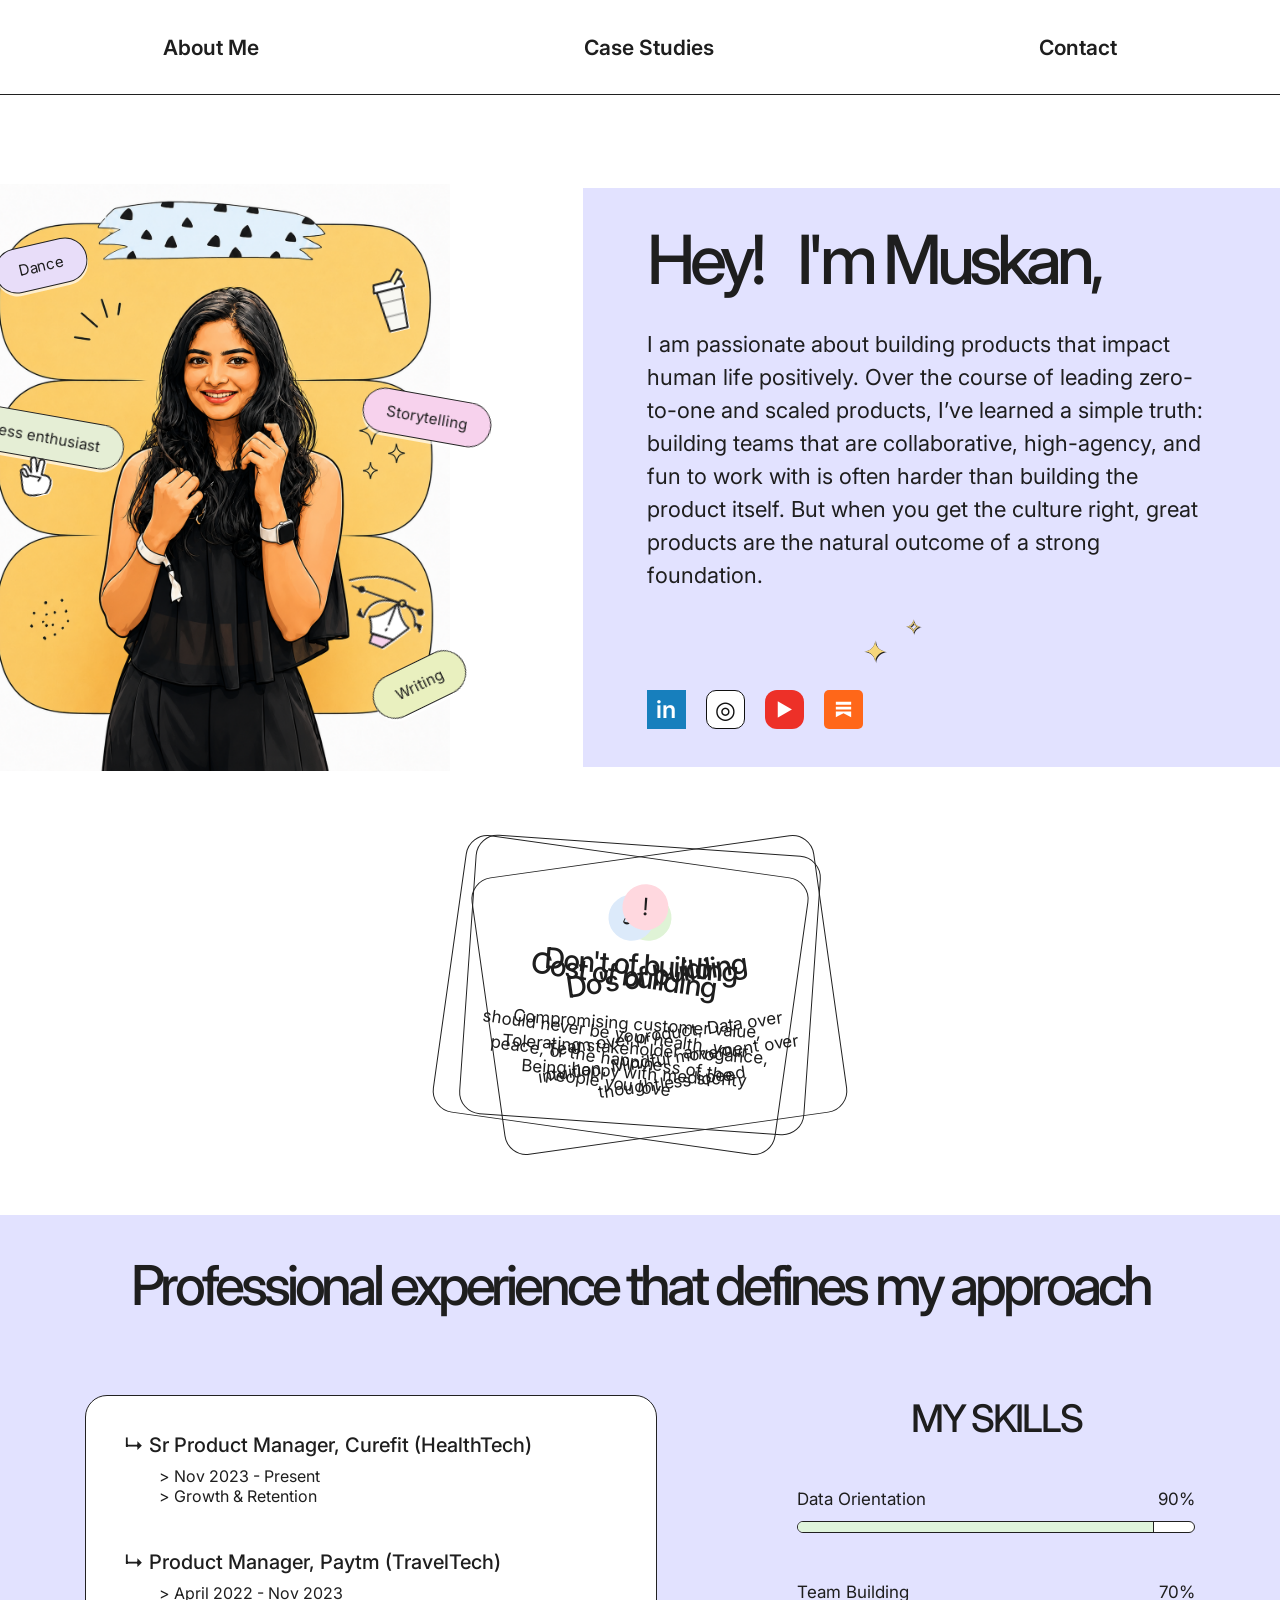
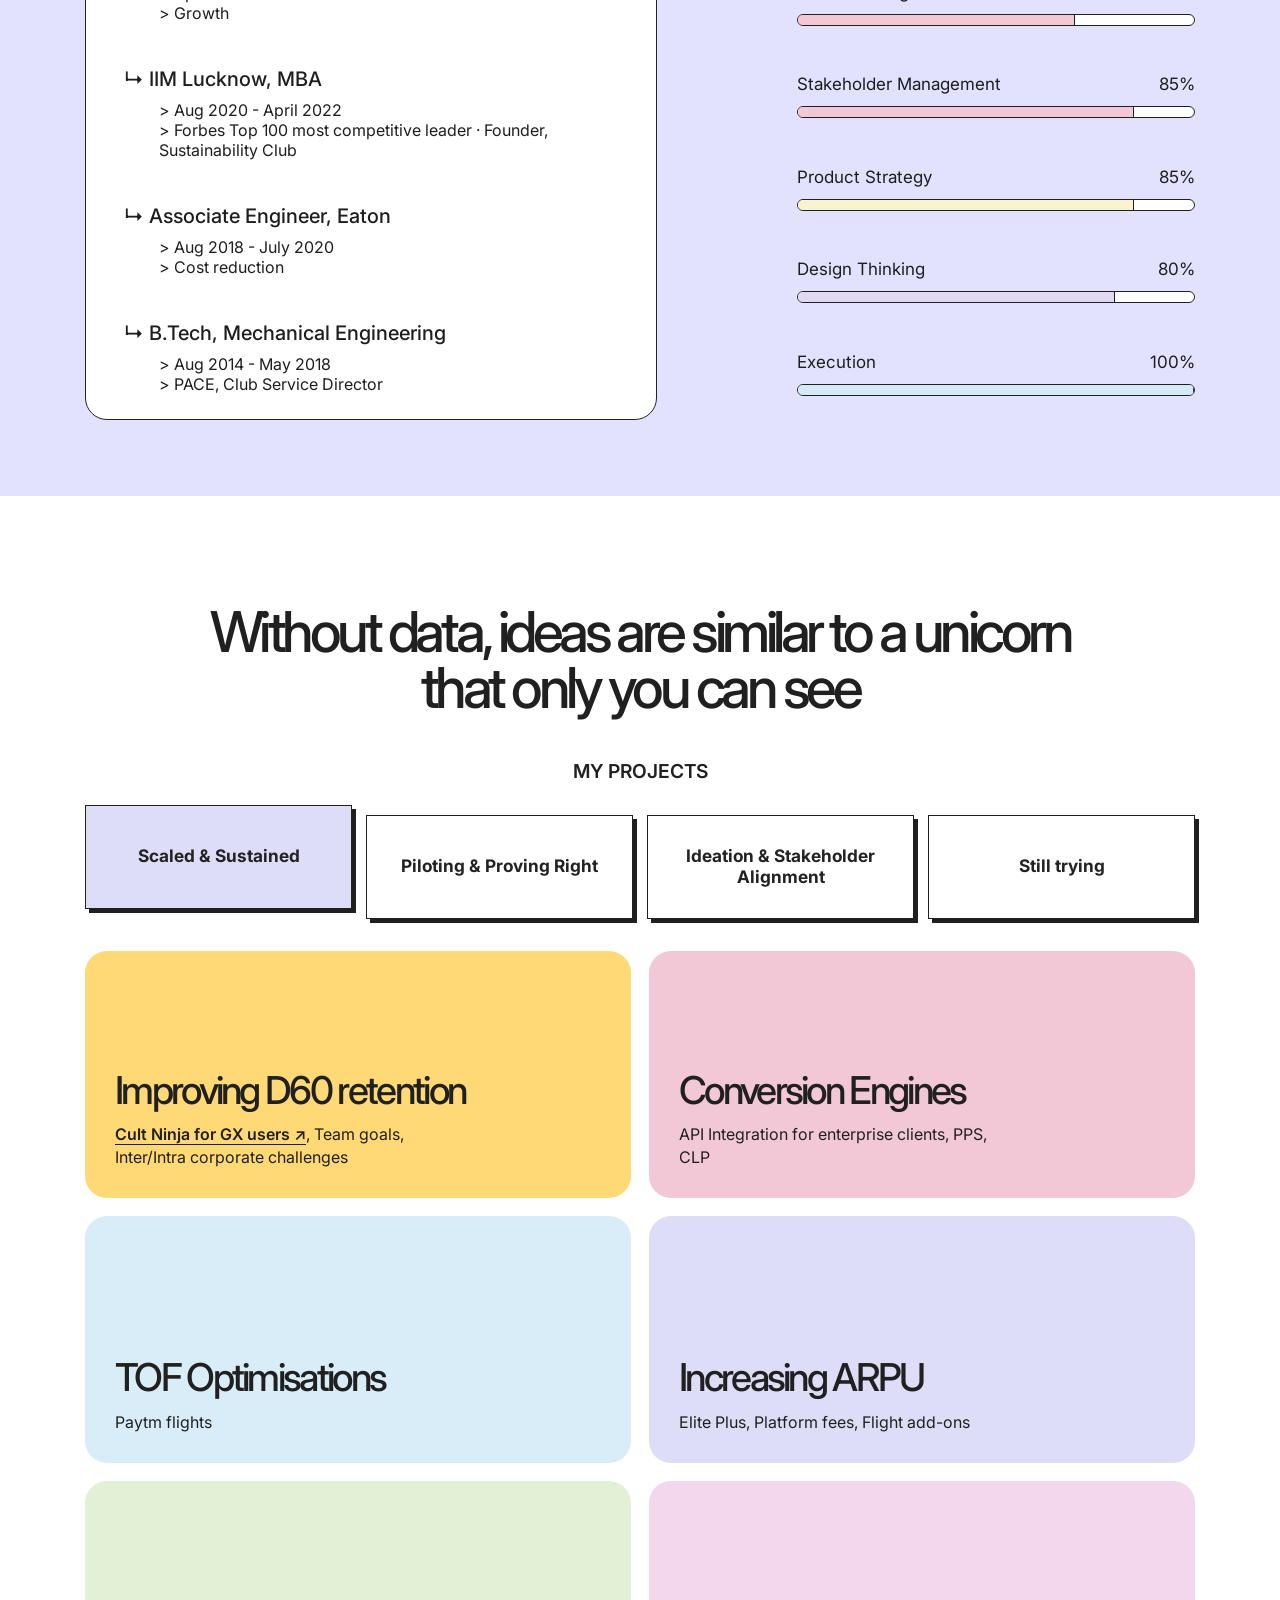
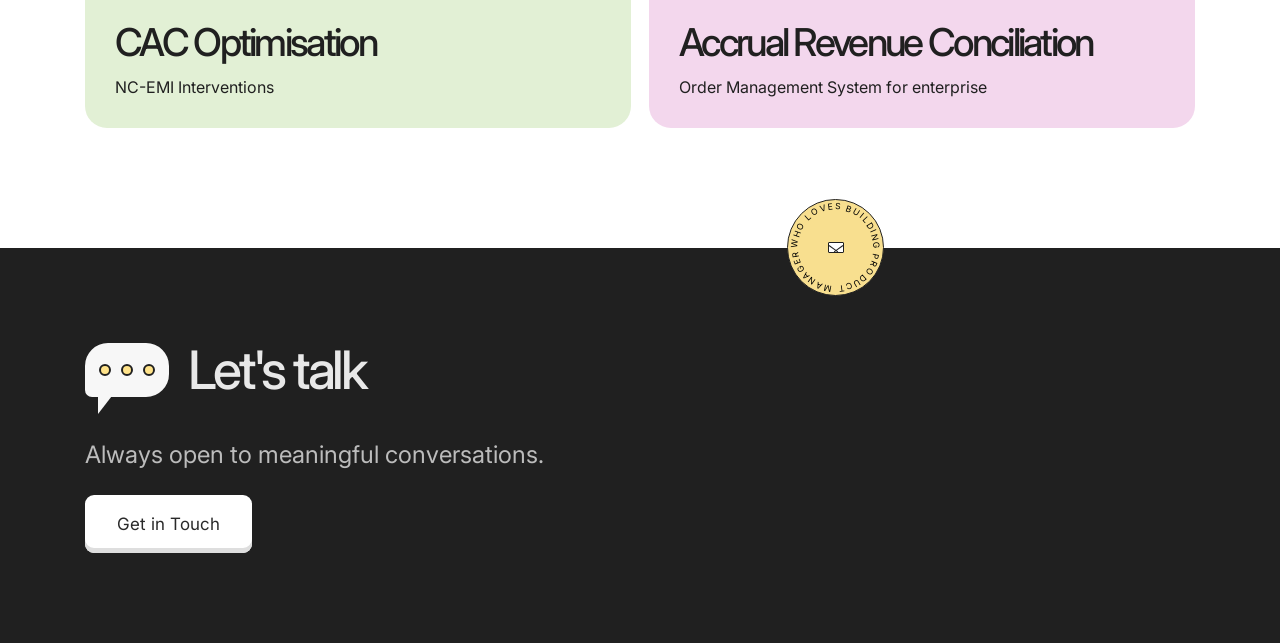
==== commit ff797ee3: "Updates" ====
--- a/index.html
+++ b/index.html
@@ -11,9 +11,9 @@
       gtag("js", new Date());
       gtag("config", "G-1BVSMTF544");
     </script>
-    <script type="module" crossorigin src="./assets/main-CH11cymi.js"></script>
+    <script type="module" crossorigin src="./assets/main-CMGQdAGG.js"></script>
     <link rel="modulepreload" crossorigin href="./assets/jsx-runtime-35tFklE7.js">
-    <link rel="stylesheet" crossorigin href="./assets/main-DLYA86Rc.css">
+    <link rel="stylesheet" crossorigin href="./assets/main-B0l5AS48.css">
   </head>
   <body>
     <div id="root"></div>
--- a/assets/main-B0l5AS48.css
+++ b/assets/main-B0l5AS48.css
@@ -0,0 +1 @@
+@import "https://fonts.googleapis.com/css2?family=Inter:wght@400;500;600&display=swap";:root{color:#1e1e1e;font-synthesis:none;background:#fff;font-family:Inter,system-ui,sans-serif}*{box-sizing:border-box}html{scroll-behavior:smooth}body{margin:0;overflow-x:hidden}a{color:inherit;text-decoration:none}button{font:inherit}.page{width:min(1110px,100% - 64px);margin:auto}.nav{z-index:10;background:#fff;border-bottom:1px solid #202020;justify-content:space-around;align-items:center;height:95px;font-size:21px;font-weight:600;display:flex;position:sticky;top:0}.nav a{transition:all .2s}.nav a:hover{opacity:.58;transform:translateY(-2px)}.hero{grid-template-columns:47% 53%;align-items:center;gap:50px;min-height:745px;padding:80px 38px 60px;display:grid}.hero-art{justify-self:center;width:100%;max-width:470px;position:relative}.hero-art img{width:100%;height:auto;display:block}.tag{background:#e8ddf9;border:1px solid #222;border-radius:999px;padding:12px 23px;font-size:15px;position:absolute;transform:rotate(-13deg);box-shadow:0 3px #fffa}.dance{top:10%;left:3%}.fitness{background:#e5eed5;top:39%;left:-7%;transform:rotate(10deg)}.writing{background:#e9f0bf;bottom:11%;right:-4%;transform:rotate(-26deg)}.story{background:#f7d2ed;top:36%;right:-9%;transform:rotate(10deg)}.round-tag,.footer-badge{text-align:center;text-transform:uppercase;letter-spacing:2px;background:#dceafa;border:1px solid #222;border-radius:50%;place-items:center;width:130px;height:130px;font-size:8px;line-height:1.7;display:grid;transform:rotate(-25deg)}.round-tag{position:absolute;bottom:-9%;left:-9%}.hero-copy h1{letter-spacing:-.08em;white-space:nowrap;margin:0 0 34px;font-size:clamp(52px,5.3vw,79px);font-weight:500;line-height:1}.hero-copy h1 span{margin-left:25px}.hero-copy p{max-width:600px;margin:0;font-size:22px;line-height:1.5}.socials{gap:26px;margin-top:66px;display:flex}.socials a{color:#fff;background:#177fbd;place-items:center;width:39px;height:39px;font-size:24px;font-weight:600;transition:all .25s;display:grid}.socials a:nth-child(2){color:#111;background:#fff;border:1px solid #111;border-radius:10px}.socials a:nth-child(3){background:#ed3028;border-radius:12px;font-size:18px}.socials a:hover{transform:translateY(-5px)rotate(-4deg)}.principles{grid-template-columns:1fr 1fr;gap:30px;padding:40px 0 20px;display:grid}.principles article{text-align:center;border:1px solid #222;border-radius:22px;align-content:center;justify-items:center;min-height:176px;padding:28px;display:grid}.principles article:last-child{grid-column:1/-1;min-height:145px}.principles h2{margin:0 0 30px;font-size:20px;font-weight:500}.principles p{max-width:460px;margin:0;font-size:17px;line-height:1.45}.experience{padding:5px 0 150px}.section-title{text-align:center;letter-spacing:-.075em;margin:0 0 82px;font-size:clamp(40px,4.3vw,60px);font-weight:500;line-height:1}.experience-grid{grid-template-columns:1.18fr .82fr;align-items:start;gap:140px;display:grid}.timeline{border:1px solid #222;border-radius:22px;padding:37px 38px 25px}.job{margin:0 0 44px}.job:last-child{margin-bottom:0}.job h3{margin:0 0 9px;font-size:20px;font-weight:500}.job p{margin:0 0 0 35px;font-size:16px;line-height:1.25}.skills h2{text-align:center;letter-spacing:-.06em;margin:0 0 113px;font-size:38px;font-weight:500}.skill{margin-bottom:41px}.skill>div{justify-content:space-between;margin-bottom:12px;font-size:17px;display:flex}.skill i{background:#fff;border:1px solid #202020;border-radius:20px;height:12px;display:block;overflow:hidden}.skill b{border-right:1px solid #202020;height:100%;animation:1.2s both fill;display:block}.pink{background:#f3c7d4}.yellow{background:#f8f4cf}.lavender{background:#e1d8f4}.blue{background:#d5eaf7}.work{padding:30px 0 0}.work-quote{letter-spacing:-.08em;text-align:center;margin:0 0 95px;font-size:clamp(35px,4.4vw,59px);font-weight:500;line-height:1}.tabs{align-items:end;gap:10px;padding-left:18px;display:flex}.tab{cursor:pointer;background:#fff;border:1px solid #222;border-bottom:0;border-radius:21px 21px 0 0;padding:28px 35px;font-size:18px;transition:all .2s}.tab:hover,.tab.active{transform:translateY(-10px)}.tab-1{background:#d9edf9}.tab-2{background:#dfdef8}.tab-3{background:#f29fa2}.projects{border:1px solid #222;border-bottom:0;padding:0 40px}.project{border-bottom:1px solid #222;padding:34px 0;transition:all .25s}.project h3{letter-spacing:-.07em;margin:0 0 16px;font-size:clamp(31px,3.4vw,49px);font-weight:500}.project h3 span{color:#86678f;width:34px;font-size:25px;display:inline-block}.project p{margin:0;font-size:17px}.project.muted{opacity:.25}footer{color:#e8e8e8;background:#202020;min-height:390px;padding:90px 0;position:relative;overflow:hidden}.footer{align-items:center;gap:150px;display:flex;position:relative}.footer h2{letter-spacing:-.07em;margin:0 0 38px;font-size:53px;font-weight:500}.footer h2 span{color:#fff0bb}.footer p{color:#bcbcbc;margin:0;font-size:24px}.contact-button{color:#292929;background:#aaa;border-radius:9px;padding:19px 32px;font-size:17px;box-shadow:inset 0 -5px #868686}.footer-badge{color:#1f1f1f;background:#f8df8f;position:absolute;top:-135px;right:65px}@keyframes rise{0%{opacity:0;transform:translateY(30px)}to{opacity:1;transform:translateY(0)}}@keyframes fill{0%{transform-origin:0;transform:scaleX(0)}to{transform-origin:0;transform:scaleX(1)}}.reveal{animation:.8s both rise}.delay{animation-delay:.16s}@media (width<=900px){.nav{height:68px;font-size:15px}.page{width:min(100% - 32px,620px)}.hero{grid-template-columns:1fr;gap:35px;padding:55px 0 85px}.hero-art{width:min(100%,450px)}.hero-copy h1{white-space:normal;font-size:57px}.hero-copy h1 span{margin-left:0}.hero-copy p{font-size:18px}.socials{margin-top:35px}.principles{grid-template-columns:1fr;gap:15px}.principles article:last-child{grid-column:auto}.experience{padding-bottom:80px}.section-title{margin-bottom:45px}.experience-grid{grid-template-columns:1fr;gap:60px}.skills h2{margin-bottom:55px}.tabs{padding-left:0;overflow-x:auto}.tab{white-space:nowrap;padding:20px 18px;font-size:14px}.projects{padding:0 22px}.project{padding:27px 0}.project p{font-size:15px}.footer{display:block}.footer h2{font-size:46px}.footer p{margin-bottom:38px;font-size:19px}.footer-badge{width:105px;height:105px;top:-145px;right:10px}}.round-tag,.footer-badge{overflow:hidden;transform:none}.badge-copy{transform-origin:50%;width:100%;height:100%;animation:18s linear infinite badge-spin;position:absolute;inset:0}.badge-copy text{letter-spacing:.2px;font-family:Inter,sans-serif;font-size:9px;font-weight:400}.envelope{background:#fff;border:3px solid #202020;border-radius:5px;width:43px;height:30px;position:absolute}.envelope:before,.envelope:after{content:"";border-top:3px solid #202020;width:27px;position:absolute;top:5px}.envelope:before{transform-origin:0;left:-2px;transform:rotate(36deg)}.envelope:after{transform-origin:100%;right:-2px;transform:rotate(-36deg)}@keyframes badge-spin{to{transform:rotate(360deg)}}@media (width>=901px){.hero{position:relative}.hero:before{content:"";z-index:0;background:#e2e2ff;width:700px;position:absolute;top:0;bottom:0;left:calc(47% + 25px)}.hero-art,.hero-copy{z-index:1}}.hero-copy{height:100%;min-height:610px;box-shadow:none;background:#e2e2ff;flex-direction:column;justify-content:center;align-self:stretch;padding:72px 64px 66px;display:flex;position:relative}.hero-copy:before,.hero-copy:after{color:#f6d77b;text-shadow:0 0 #202020,1px 1px #202020;font-size:29px;line-height:1;position:absolute}.hero-copy:before{content:"✦";bottom:101px;left:40%}.hero-copy:after{content:"✧";font-size:20px;bottom:130px;left:46%}.hero-copy .socials{margin-top:98px}@media (width>=901px){.hero:before{display:none}.hero-copy{align-self:center;width:700px;height:auto;min-height:0;padding-top:38px;padding-bottom:38px;left:-76px}.hero-art{left:-151px}}@media (width<=900px){.hero-copy{height:auto;min-height:0;box-shadow:none;align-self:auto;padding:48px 30px}.hero-copy .socials{margin-top:75px}.hero-copy:before{bottom:97px;left:45%}.hero-copy:after{bottom:120px;left:51%}}.hero-art:before,.hero-art:after,.writing:before{z-index:3;color:#1e1e1e;filter:drop-shadow(1px 1px #fff);pointer-events:none;place-items:center;display:grid;position:absolute}.hero-art:before{content:"";background:url("data:image/svg+xml,%3csvg%20xmlns='http://www.w3.org/2000/svg'%20viewBox='0%200%2080%20100'%20fill='none'%20stroke='%231F1F1F'%20stroke-width='2.6'%20stroke-linecap='round'%20stroke-linejoin='round'%3e%3cpath%20d='M22%2028h35l-5%2057H27l-5-57Z'%20fill='%23F8F8F3'/%3e%3cpath%20d='M18%2029h43l-2-11H20l-2%2011Z'%20fill='%23FFF'/%3e%3cpath%20d='m44%2018%2013-14%205%205-13%2014'%20fill='%23FFF3B8'/%3e%3cpath%20d='M24%2045h32M27%2065h27'%20opacity='.35'/%3e%3c/svg%3e") 50%/contain no-repeat;width:58px;height:76px;top:14%;right:6%;transform:rotate(-14deg)}.hero-art:after{content:"";background:url("data:image/svg+xml,%3csvg%20xmlns='http://www.w3.org/2000/svg'%20viewBox='0%200%2080%2080'%20fill='none'%20stroke='%231F1F1F'%20stroke-width='3.2'%20stroke-linecap='round'%20stroke-linejoin='round'%3e%3cpath%20d='M23%2017c5-2%209%201%2010%206l3%2011%205-22c1-7%2011-6%2010%201l-4%2022%209-17c3-6%2012-2%209%204L54%2043c10%203%2015%208%2014%2016-1%208-11%2020-18%2022l-23-4c-10-2-15-10-14-19l4-30c1-6%209-6%2010%200l2%2012'%20fill='%23FFF'/%3e%3cpath%20d='M29%2040c-6%201-10-5-9-11'/%3e%3cpath%20d='m32%2039%2019%209-6%205'/%3e%3c/svg%3e") 50%/contain no-repeat;width:42px;height:42px;top:46%;left:7%;transform:rotate(-14deg)}.writing:before{content:"";background:url("data:image/svg+xml,%3csvg%20xmlns='http://www.w3.org/2000/svg'%20viewBox='0%200%20110%20110'%20fill='none'%20stroke='%231F1F1F'%20stroke-width='2.6'%20stroke-linecap='round'%20stroke-linejoin='round'%3e%3cpath%20d='M5%206C48-1%2076%209%2099%2029'/%3e%3cpath%20d='M8%2015%2019%2021'/%3e%3ccircle%20cx='21'%20cy='21'%20r='3.7'%20fill='%231F1F1F'/%3e%3cpath%20d='M22%2022%2078%2047'/%3e%3ccircle%20cx='79'%20cy='47'%20r='4.7'%20fill='%23F6D77B'/%3e%3cpath%20d='M82%2049%20103%2061'/%3e%3ccircle%20cx='104'%20cy='62'%20r='3.7'%20fill='%231F1F1F'/%3e%3cpath%20d='M80%2048c12%207%2017%2020%2014%2034'/%3e%3cpath%20d='M21%2060c8-17%2025-26%2051-15'/%3e%3cpath%20d='M29%2062c18%203%2030-8%2043-15%201%2018%204%2029%2013%2037L61%2099%2029%2086c2-9%202-16%200-24Z'%20fill='%23FFF'/%3e%3cpath%20d='m61%2099-17%2010-18-9%205-12%2030%2011Z'%20fill='%23F7D2ED'/%3e%3cpath%20d='M56%2076%2070%2048M53%2082l-2%202'/%3e%3cpath%20d='m17%2050-5%208%208%204M95%2078l8%204-3%208'%20fill='%231F1F1F'/%3e%3c/svg%3e") 50%/contain no-repeat;width:75px;height:75px;bottom:65px;right:8px;transform:rotate(21deg)}@media (width<=900px){.hero-art:before{width:48px;height:63px;top:14%}.hero-art:after{width:34px;height:34px}.writing:before{width:61px;height:61px;bottom:57px}}@media (width>=901px){.principles{grid-template-columns:repeat(3,1fr);gap:36px;margin-top:15px;padding-top:0;padding-bottom:80px}.principles article,.principles article:last-child{grid-column:auto;min-height:280px;transition:transform .78s cubic-bezier(.22,1,.36,1);animation:none;position:relative}.principles:not(.cards-open) article:first-child{z-index:1;transform:translate(116%)rotate(-8deg)}.principles:not(.cards-open) article:nth-child(2){z-index:3;transform:translateY(-10px)rotate(4deg)}.principles:not(.cards-open) article:nth-child(3){z-index:2;transform:translate(-116%)rotate(8deg)}}@media (prefers-reduced-motion:reduce){.principles article{animation:none!important}}.principles article{transition:transform .22s,background-color .22s,box-shadow .22s}.principles article:hover{background:#deddf8;box-shadow:7px 8px #202020}.principles article:nth-child(odd):hover{transform:rotate(-1.4deg)translateY(-5px)}.principles article:nth-child(2n):hover{transform:rotate(1.4deg)translateY(-5px)}.principles article h2{letter-spacing:-.04em;font-weight:500;font-size:29px!important}.principles article h2:before{display:none}.principles article:first-child h2:before{content:"✓";background:#dff3d6}.principles article:nth-child(2) h2:before{content:"!";background:#ffd8df}.principles article:nth-child(3) h2:before{content:"⚖";background:#dceafa;font-size:1.25rem}.info-icon{border:0;border-radius:50%;place-items:center;width:46px;height:46px;margin:0 auto 17px;font-size:1.5rem;line-height:1;display:grid}.info-icon.do{background:#dff3d6}.info-icon.dont{background:#ffd8df}.info-icon.cost{background:#dceafa;font-size:1.25rem}@media (prefers-reduced-motion:reduce){.principles article{transition:background-color .18s}.principles article:hover{transform:none}}.experience{isolation:isolate;box-shadow:none;background:#e2e2ff;position:relative}.experience:before{content:"";z-index:0;background:#e2e2ff;position:absolute;inset:0 calc(-50vw + 50%)}.experience>*{z-index:1;position:relative}.skill .green{background:#dff4dc}.timeline{background:#fff}@media (width>=901px){.experience-grid{align-items:stretch}.skills{flex-direction:column;display:flex}.skills h2{margin:0 0 24px}.skill{flex-direction:column;flex:1;justify-content:center;margin:0;display:flex}.experience{margin-bottom:-2px;padding-top:43px;padding-bottom:76px}}.skills .skill i{transition:transform .18s}.skills:hover .skill i,.experience:hover .skills .skill i,.experience.skills-active .skills .skill i{animation:.9s ease-in-out infinite alternate skill-bar-slide}.skills:hover .skill:nth-child(3) i,.experience:hover .skills .skill:nth-child(3) i{animation-delay:55ms}.skills:hover .skill:nth-child(4) i,.experience:hover .skills .skill:nth-child(4) i{animation-delay:.11s}.skills:hover .skill:nth-child(5) i,.experience:hover .skills .skill:nth-child(5) i{animation-delay:.165s}.skills:hover .skill:nth-child(6) i,.experience:hover .skills .skill:nth-child(6) i{animation-delay:.22s}.skills:hover .skill:nth-child(7) i,.experience:hover .skills .skill:nth-child(7) i{animation-delay:.275s}@keyframes skill-bar-slide{0%,to{transform:translate(0)}to{transform:translate(18px)}}@media (prefers-reduced-motion:reduce){.skills:hover .skill i{animation:none}}.work{color:#202020;background:#fff;padding:110px 0 120px}.work-quote{text-align:center;max-width:920px;margin:0 auto 42px}.projects-label{text-align:center;margin:0 0 32px;font-size:1.2rem;font-weight:600}.work .tabs{flex-wrap:wrap;align-items:stretch;gap:14px;margin:0 0 32px;padding:0;display:flex}.work .tab{color:#222;cursor:pointer;background:#fff;border:1px solid #202020;border-radius:0;flex:164px;min-width:164px;min-height:104px;padding:18px 22px;font-size:1.08rem;font-weight:700;line-height:1.2;transition:transform .18s,box-shadow .18s,background .18s;box-shadow:4px 4px #202020}.work .tab:hover{transform:translate(-4px,-4px);box-shadow:8px 8px #202020}.work .tab:focus-visible{outline-offset:3px;outline:3px solid #4a75ff}.work .tab.active{background:#deddf8;animation:.52s cubic-bezier(.2,.9,.25,1.25) category-select}.projects{border:0;grid-template-columns:repeat(2,minmax(0,1fr));gap:18px;padding:0;display:grid}.project{color:#202020;opacity:1;border:0;border-radius:22px;flex-direction:column;justify-content:flex-end;min-height:247px;padding:30px;transition:transform .22s,box-shadow .22s;display:flex}.project:hover{box-shadow:0 14px #ffffff29}.project:nth-child(odd):hover{animation:.65s ease-in-out infinite alternate project-wobble-left}.project:nth-child(2n):hover{animation:.65s ease-in-out infinite alternate project-wobble-right}.project:first-child{background:#ffd976}.project:nth-child(2){background:#f3c8d6}.project:nth-child(3){background:#d8edf8}.project:nth-child(4){background:#deddf8}.project:nth-child(5){background:#e2f0d5}.project:nth-child(6){background:#f3d7ed}.projects-animated .project{animation:.52s both project-reveal}.projects-animated .project:nth-child(2){animation-delay:60ms}.projects-animated .project:nth-child(3){animation-delay:.12s}.projects-animated .project:nth-child(4){animation-delay:.18s}.projects-animated .project:nth-child(5){animation-delay:.24s}.projects-animated .project:nth-child(6){animation-delay:.3s}.project h3{margin:0 0 14px;font-size:clamp(1.85rem,3vw,3.2rem);line-height:.98}.project p{max-width:34ch;margin:0;font-size:1rem;line-height:1.4}.case-study-link{border-bottom:1px solid;font-weight:600}@keyframes category-select{0%{transform:translateY(0)scale(1)}55%{transform:translateY(-13px)scale(1.04)}to{transform:translateY(-10px)scale(1)}}@keyframes project-reveal{0%{opacity:0;transform:translateY(20px)scale(.97)}to{opacity:1;transform:translateY(0)scale(1)}}@keyframes project-wobble-left{0%{transform:translateY(-7px)rotate(-3deg)}to{transform:translateY(-12px)rotate(1deg)}}@keyframes project-wobble-right{0%{transform:translateY(-7px)rotate(3deg)}to{transform:translateY(-12px)rotate(-1deg)}}@media (width<=700px){.work{padding:76px 0}.projects{grid-template-columns:1fr}.project{min-height:190px;padding:24px}}.footer h2{align-items:center;gap:19px;display:flex}.footer{flex-direction:column;align-items:flex-start;gap:26px}footer{overflow:visible}.talk-bubble{background:#f7f7f7;border:2px solid #f7f7f7;border-radius:23px 23px 23px 7px;flex:none;justify-content:center;align-items:center;gap:10px;width:84px;height:54px;display:inline-flex;position:relative}.talk-bubble:after{content:"";border-top:22px solid #f7f7f7;border-right:17px solid #0000;width:0;height:0;position:absolute;bottom:-19px;left:11px}.talk-bubble i{background:#ffe38a;border:2px solid #202020;border-radius:50%;width:12px;height:12px}.contact-button{background:#fff;box-shadow:inset 0 -5px #dedede}.footer-badge{z-index:3;width:97px;height:97px;top:-139px;left:calc(50% + 147px);right:auto}.footer-badge .badge-copy i{font-size:8px}.footer-badge .envelope{border-width:1px;border-radius:1px;width:16px;height:11px;transform:none}.footer-badge .envelope:before,.footer-badge .envelope:after{border-top-width:1px;width:11px;top:2px}.footer-badge .envelope:before{left:0}.footer-badge .envelope:after{right:0}.round-tag .envelope{border-width:1px;border-radius:2px;width:21px;height:15px}.round-tag .envelope:before,.round-tag .envelope:after{border-top-width:1px;width:14px;top:2px}.round-tag .envelope:before{left:0}.round-tag .envelope:after{right:0}.footer-badge .envelope{transform:none}@media (width<=900px){.talk-bubble{border-radius:18px 18px 18px 6px;gap:7px;width:64px;height:43px}.talk-bubble:after{border-top-width:17px;border-right-width:13px;bottom:-15px}.talk-bubble i{width:9px;height:9px}}.socials a.substack{background:#ff6719;border-radius:5px}.substack svg{fill:#fff;width:23px;height:23px}@media (width>=901px){.socials{flex-wrap:nowrap;gap:20px;margin-top:76px}}
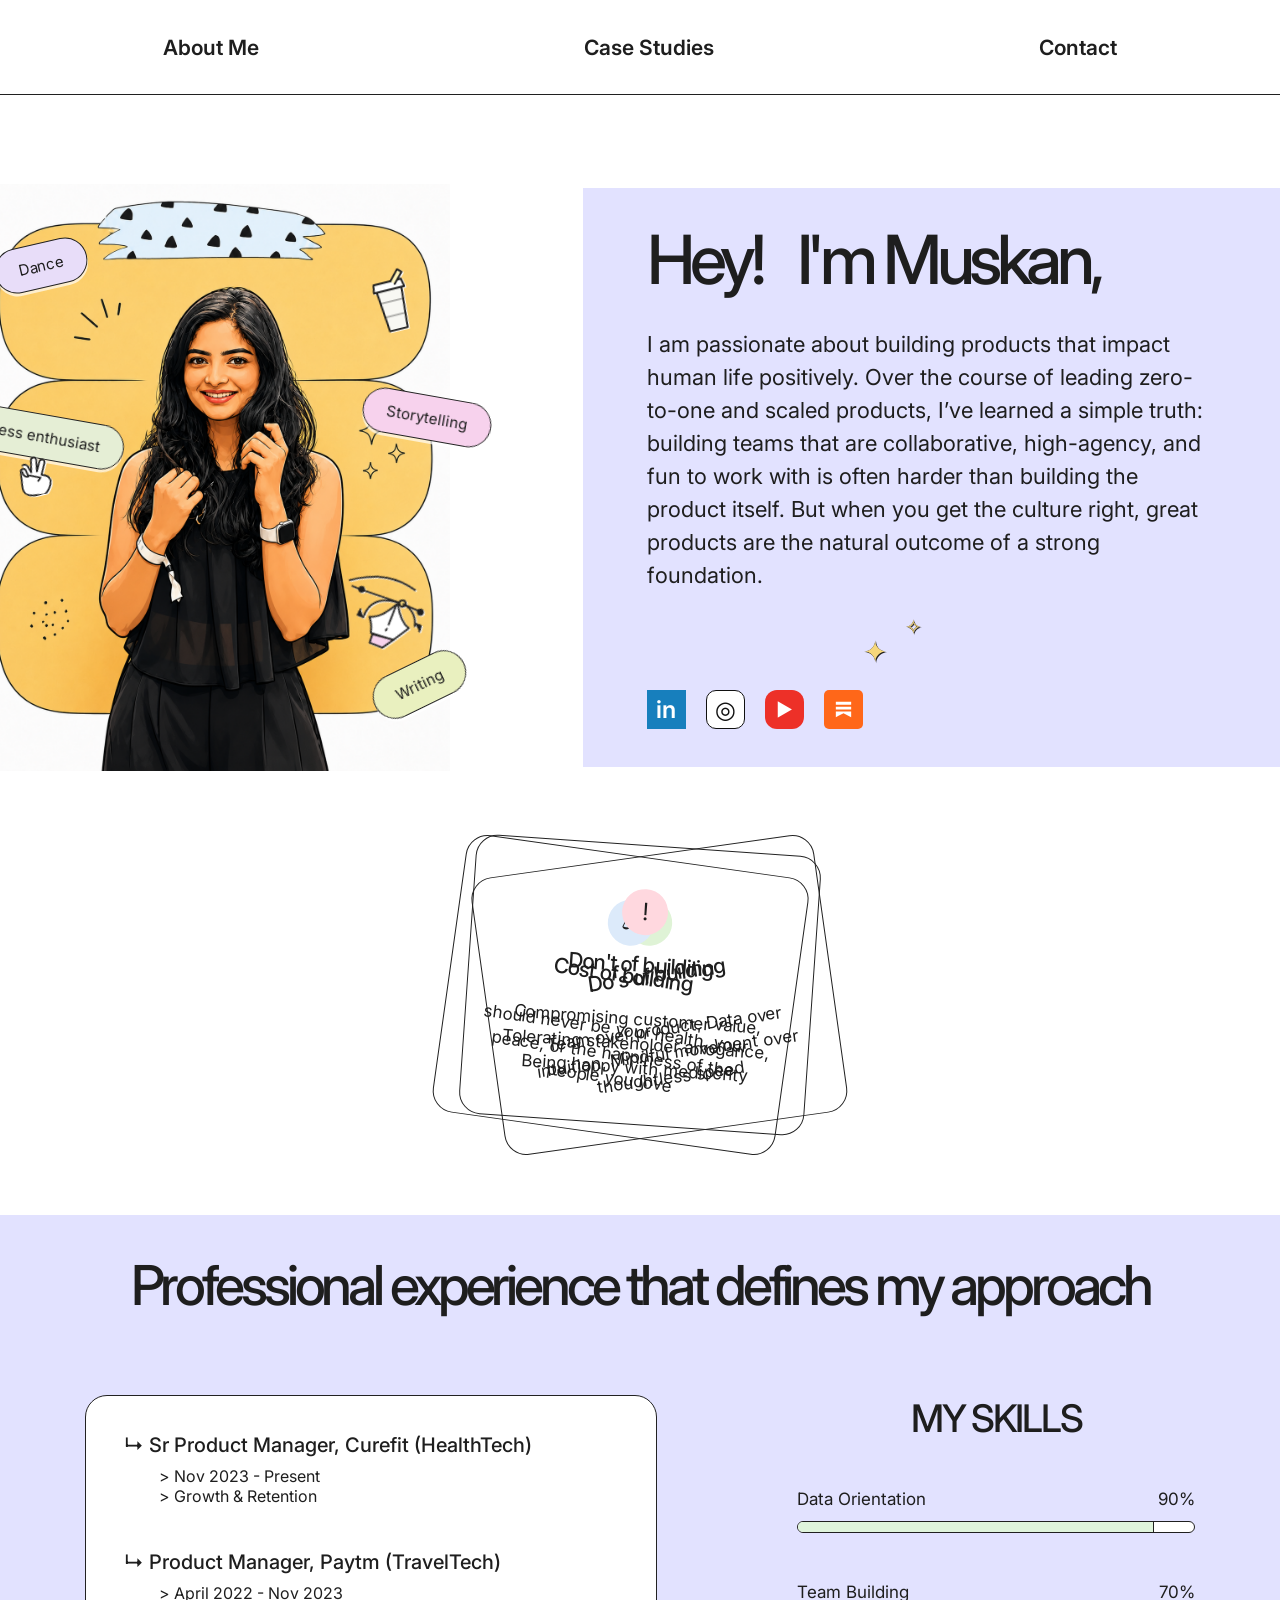
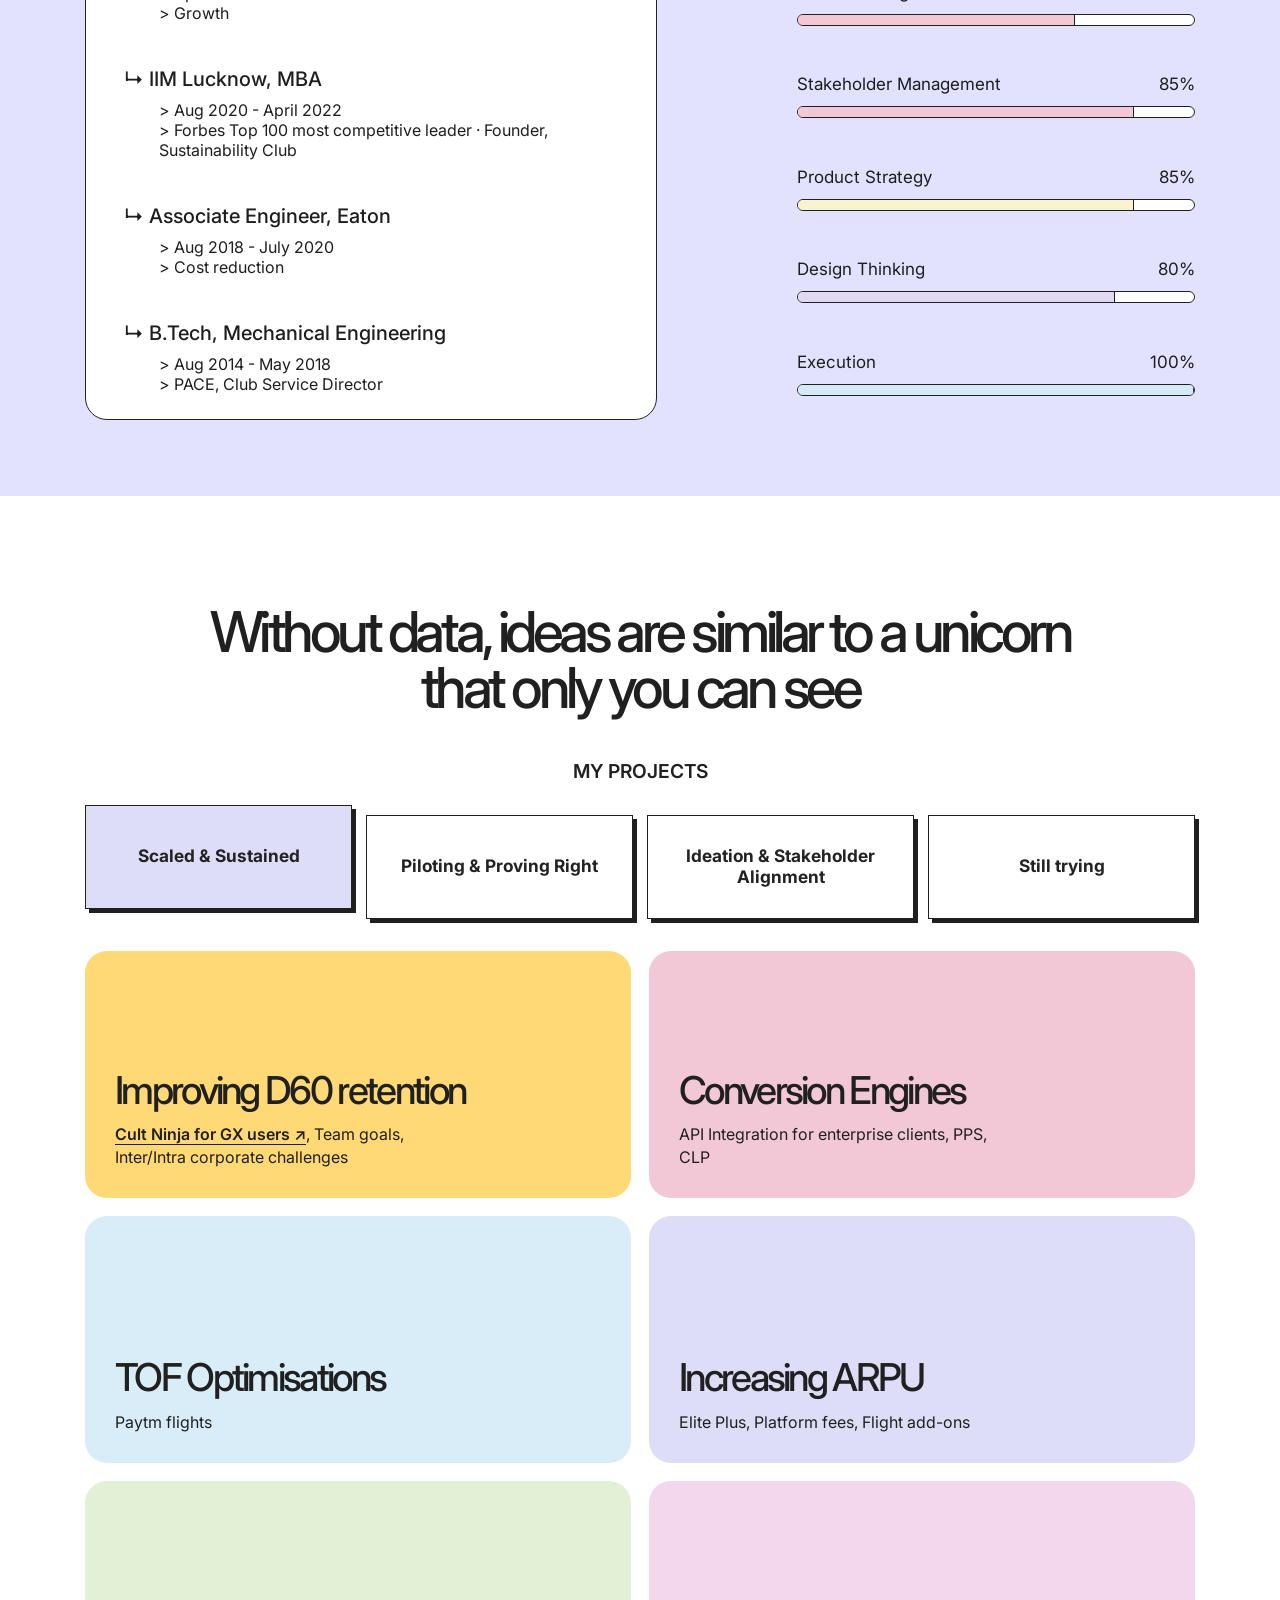
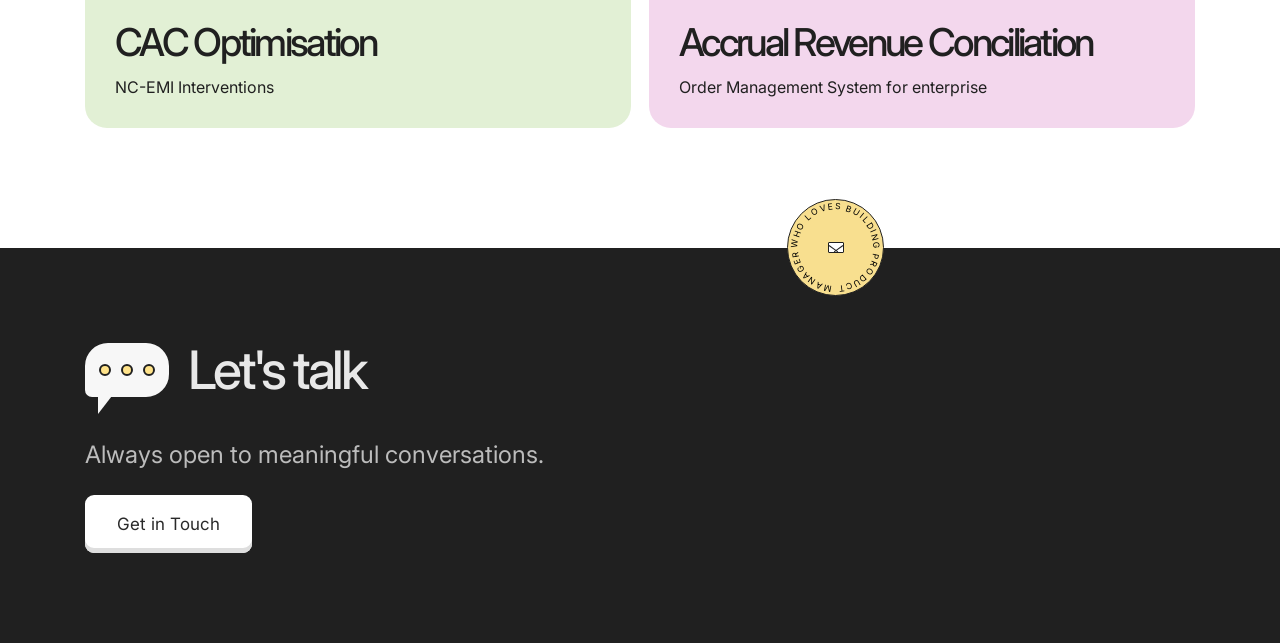
==== commit 4dd522d5: "Updates" ====
--- a/index.html
+++ b/index.html
@@ -11,9 +11,9 @@
       gtag("js", new Date());
       gtag("config", "G-1BVSMTF544");
     </script>
-    <script type="module" crossorigin src="./assets/main-CMGQdAGG.js"></script>
+    <script type="module" crossorigin src="./assets/main-Bi0tohYo.js"></script>
     <link rel="modulepreload" crossorigin href="./assets/jsx-runtime-35tFklE7.js">
-    <link rel="stylesheet" crossorigin href="./assets/main-B0l5AS48.css">
+    <link rel="stylesheet" crossorigin href="./assets/main-C17uTwHI.css">
   </head>
   <body>
     <div id="root"></div>
--- a/assets/main-C17uTwHI.css
+++ b/assets/main-C17uTwHI.css
@@ -0,0 +1 @@
+@import "https://fonts.googleapis.com/css2?family=Inter:wght@400;500;600&display=swap";:root{color:#1e1e1e;font-synthesis:none;background:#fff;font-family:Inter,system-ui,sans-serif}*{box-sizing:border-box}html{scroll-behavior:smooth}body{margin:0;overflow-x:hidden}a{color:inherit;text-decoration:none}button{font:inherit}.page{width:min(1110px,100% - 64px);margin:auto}.nav{z-index:10;background:#fff;border-bottom:1px solid #202020;justify-content:space-around;align-items:center;height:95px;font-size:21px;font-weight:600;display:flex;position:sticky;top:0}.nav a{transition:all .2s}.nav a:hover{opacity:.58;transform:translateY(-2px)}.hero{grid-template-columns:47% 53%;align-items:center;gap:50px;min-height:745px;padding:80px 38px 60px;display:grid}.hero-art{justify-self:center;width:100%;max-width:470px;position:relative}.hero-art img{width:100%;height:auto;display:block}.tag{background:#e8ddf9;border:1px solid #222;border-radius:999px;padding:12px 23px;font-size:15px;position:absolute;transform:rotate(-13deg);box-shadow:0 3px #fffa}.dance{top:10%;left:3%}.fitness{background:#e5eed5;top:39%;left:-7%;transform:rotate(10deg)}.writing{background:#e9f0bf;bottom:11%;right:-4%;transform:rotate(-26deg)}.story{background:#f7d2ed;top:36%;right:-9%;transform:rotate(10deg)}.round-tag,.footer-badge{text-align:center;text-transform:uppercase;letter-spacing:2px;background:#dceafa;border:1px solid #222;border-radius:50%;place-items:center;width:130px;height:130px;font-size:8px;line-height:1.7;display:grid;transform:rotate(-25deg)}.round-tag{position:absolute;bottom:-9%;left:-9%}.hero-copy h1{letter-spacing:-.08em;white-space:nowrap;margin:0 0 34px;font-size:clamp(52px,5.3vw,79px);font-weight:500;line-height:1}.hero-copy h1 span{margin-left:25px}.hero-copy p{max-width:600px;margin:0;font-size:22px;line-height:1.5}.socials{gap:26px;margin-top:66px;display:flex}.socials a{color:#fff;background:#177fbd;place-items:center;width:39px;height:39px;font-size:24px;font-weight:600;transition:all .25s;display:grid}.socials a:nth-child(2){color:#111;background:#fff;border:1px solid #111;border-radius:10px}.socials a:nth-child(3){background:#ed3028;border-radius:12px;font-size:18px}.socials a:hover{transform:translateY(-5px)rotate(-4deg)}.principles{grid-template-columns:1fr 1fr;gap:30px;padding:40px 0 20px;display:grid}.principles article{text-align:center;border:1px solid #222;border-radius:22px;align-content:center;justify-items:center;min-height:176px;padding:28px;display:grid}.principles article:last-child{grid-column:1/-1;min-height:145px}.principles h2{margin:0 0 30px;font-size:20px;font-weight:500}.principles p{max-width:460px;margin:0;font-size:17px;line-height:1.45}.experience{padding:5px 0 150px}.section-title{text-align:center;letter-spacing:-.075em;margin:0 0 82px;font-size:clamp(40px,4.3vw,60px);font-weight:500;line-height:1}.experience-grid{grid-template-columns:1.18fr .82fr;align-items:start;gap:140px;display:grid}.timeline{border:1px solid #222;border-radius:22px;padding:37px 38px 25px}.job{margin:0 0 44px}.job:last-child{margin-bottom:0}.job h3{margin:0 0 9px;font-size:20px;font-weight:500}.job p{margin:0 0 0 35px;font-size:16px;line-height:1.25}.skills h2{text-align:center;letter-spacing:-.06em;margin:0 0 113px;font-size:38px;font-weight:500}.skill{margin-bottom:41px}.skill>div{justify-content:space-between;margin-bottom:12px;font-size:17px;display:flex}.skill i{background:#fff;border:1px solid #202020;border-radius:20px;height:12px;display:block;overflow:hidden}.skill b{border-right:1px solid #202020;height:100%;animation:1.2s both fill;display:block}.pink{background:#f3c7d4}.yellow{background:#f8f4cf}.lavender{background:#e1d8f4}.blue{background:#d5eaf7}.work{padding:30px 0 0}.work-quote{letter-spacing:-.08em;text-align:center;margin:0 0 95px;font-size:clamp(35px,4.4vw,59px);font-weight:500;line-height:1}.tabs{align-items:end;gap:10px;padding-left:18px;display:flex}.tab{cursor:pointer;background:#fff;border:1px solid #222;border-bottom:0;border-radius:21px 21px 0 0;padding:28px 35px;font-size:18px;transition:all .2s}.tab:hover,.tab.active{transform:translateY(-10px)}.tab-1{background:#d9edf9}.tab-2{background:#dfdef8}.tab-3{background:#f29fa2}.projects{border:1px solid #222;border-bottom:0;padding:0 40px}.project{border-bottom:1px solid #222;padding:34px 0;transition:all .25s}.project h3{letter-spacing:-.07em;margin:0 0 16px;font-size:clamp(31px,3.4vw,49px);font-weight:500}.project h3 span{color:#86678f;width:34px;font-size:25px;display:inline-block}.project p{margin:0;font-size:17px}.project.muted{opacity:.25}footer{color:#e8e8e8;background:#202020;min-height:390px;padding:90px 0;position:relative;overflow:hidden}.footer{align-items:center;gap:150px;display:flex;position:relative}.footer h2{letter-spacing:-.07em;margin:0 0 38px;font-size:53px;font-weight:500}.footer h2 span{color:#fff0bb}.footer p{color:#bcbcbc;margin:0;font-size:24px}.contact-button{color:#292929;background:#aaa;border-radius:9px;padding:19px 32px;font-size:17px;box-shadow:inset 0 -5px #868686}.footer-badge{color:#1f1f1f;background:#f8df8f;position:absolute;top:-135px;right:65px}@keyframes rise{0%{opacity:0;transform:translateY(30px)}to{opacity:1;transform:translateY(0)}}@keyframes fill{0%{transform-origin:0;transform:scaleX(0)}to{transform-origin:0;transform:scaleX(1)}}.reveal{animation:.8s both rise}.delay{animation-delay:.16s}@media (width<=900px){.nav{height:68px;font-size:15px}.page{width:min(100% - 32px,620px)}.hero{grid-template-columns:1fr;gap:35px;padding:55px 0 85px}.hero-art{width:min(100%,450px)}.hero-copy h1{white-space:normal;font-size:57px}.hero-copy h1 span{margin-left:0}.hero-copy p{font-size:18px}.socials{margin-top:35px}.principles{grid-template-columns:1fr;gap:15px}.principles article:last-child{grid-column:auto}.experience{padding-bottom:80px}.section-title{margin-bottom:45px}.experience-grid{grid-template-columns:1fr;gap:60px}.skills h2{margin-bottom:55px}.tabs{padding-left:0;overflow-x:auto}.tab{white-space:nowrap;padding:20px 18px;font-size:14px}.projects{padding:0 22px}.project{padding:27px 0}.project p{font-size:15px}.footer{display:block}.footer h2{font-size:46px}.footer p{margin-bottom:38px;font-size:19px}.footer-badge{width:105px;height:105px;top:-145px;right:10px}}.round-tag,.footer-badge{overflow:hidden;transform:none}.badge-copy{transform-origin:50%;width:100%;height:100%;animation:18s linear infinite badge-spin;position:absolute;inset:0}.badge-copy text{letter-spacing:.2px;font-family:Inter,sans-serif;font-size:9px;font-weight:400}.envelope{background:#fff;border:3px solid #202020;border-radius:5px;width:43px;height:30px;position:absolute}.envelope:before,.envelope:after{content:"";border-top:3px solid #202020;width:27px;position:absolute;top:5px}.envelope:before{transform-origin:0;left:-2px;transform:rotate(36deg)}.envelope:after{transform-origin:100%;right:-2px;transform:rotate(-36deg)}@keyframes badge-spin{to{transform:rotate(360deg)}}@media (width>=901px){.hero{position:relative}.hero:before{content:"";z-index:0;background:#e2e2ff;width:700px;position:absolute;top:0;bottom:0;left:calc(47% + 25px)}.hero-art,.hero-copy{z-index:1}}.hero-copy{height:100%;min-height:610px;box-shadow:none;background:#e2e2ff;flex-direction:column;justify-content:center;align-self:stretch;padding:72px 64px 66px;display:flex;position:relative}.hero-copy:before,.hero-copy:after{color:#f6d77b;text-shadow:0 0 #202020,1px 1px #202020;font-size:29px;line-height:1;position:absolute}.hero-copy:before{content:"✦";bottom:101px;left:40%}.hero-copy:after{content:"✧";font-size:20px;bottom:130px;left:46%}.hero-copy .socials{margin-top:98px}@media (width>=901px){.hero:before{display:none}.hero-copy{align-self:center;width:700px;height:auto;min-height:0;padding-top:38px;padding-bottom:38px;left:-76px}.hero-art{left:-151px}}@media (width<=900px){.hero-copy{height:auto;min-height:0;box-shadow:none;align-self:auto;padding:48px 30px}.hero-copy .socials{margin-top:75px}.hero-copy:before{bottom:97px;left:45%}.hero-copy:after{bottom:120px;left:51%}}.hero-art:before,.hero-art:after,.writing:before{z-index:3;color:#1e1e1e;filter:drop-shadow(1px 1px #fff);pointer-events:none;place-items:center;display:grid;position:absolute}.hero-art:before{content:"";background:url("data:image/svg+xml,%3csvg%20xmlns='http://www.w3.org/2000/svg'%20viewBox='0%200%2080%20100'%20fill='none'%20stroke='%231F1F1F'%20stroke-width='2.6'%20stroke-linecap='round'%20stroke-linejoin='round'%3e%3cpath%20d='M22%2028h35l-5%2057H27l-5-57Z'%20fill='%23F8F8F3'/%3e%3cpath%20d='M18%2029h43l-2-11H20l-2%2011Z'%20fill='%23FFF'/%3e%3cpath%20d='m44%2018%2013-14%205%205-13%2014'%20fill='%23FFF3B8'/%3e%3cpath%20d='M24%2045h32M27%2065h27'%20opacity='.35'/%3e%3c/svg%3e") 50%/contain no-repeat;width:58px;height:76px;top:14%;right:6%;transform:rotate(-14deg)}.hero-art:after{content:"";background:url("data:image/svg+xml,%3csvg%20xmlns='http://www.w3.org/2000/svg'%20viewBox='0%200%2080%2080'%20fill='none'%20stroke='%231F1F1F'%20stroke-width='3.2'%20stroke-linecap='round'%20stroke-linejoin='round'%3e%3cpath%20d='M23%2017c5-2%209%201%2010%206l3%2011%205-22c1-7%2011-6%2010%201l-4%2022%209-17c3-6%2012-2%209%204L54%2043c10%203%2015%208%2014%2016-1%208-11%2020-18%2022l-23-4c-10-2-15-10-14-19l4-30c1-6%209-6%2010%200l2%2012'%20fill='%23FFF'/%3e%3cpath%20d='M29%2040c-6%201-10-5-9-11'/%3e%3cpath%20d='m32%2039%2019%209-6%205'/%3e%3c/svg%3e") 50%/contain no-repeat;width:42px;height:42px;top:46%;left:7%;transform:rotate(-14deg)}.writing:before{content:"";background:url("data:image/svg+xml,%3csvg%20xmlns='http://www.w3.org/2000/svg'%20viewBox='0%200%20110%20110'%20fill='none'%20stroke='%231F1F1F'%20stroke-width='2.6'%20stroke-linecap='round'%20stroke-linejoin='round'%3e%3cpath%20d='M5%206C48-1%2076%209%2099%2029'/%3e%3cpath%20d='M8%2015%2019%2021'/%3e%3ccircle%20cx='21'%20cy='21'%20r='3.7'%20fill='%231F1F1F'/%3e%3cpath%20d='M22%2022%2078%2047'/%3e%3ccircle%20cx='79'%20cy='47'%20r='4.7'%20fill='%23F6D77B'/%3e%3cpath%20d='M82%2049%20103%2061'/%3e%3ccircle%20cx='104'%20cy='62'%20r='3.7'%20fill='%231F1F1F'/%3e%3cpath%20d='M80%2048c12%207%2017%2020%2014%2034'/%3e%3cpath%20d='M21%2060c8-17%2025-26%2051-15'/%3e%3cpath%20d='M29%2062c18%203%2030-8%2043-15%201%2018%204%2029%2013%2037L61%2099%2029%2086c2-9%202-16%200-24Z'%20fill='%23FFF'/%3e%3cpath%20d='m61%2099-17%2010-18-9%205-12%2030%2011Z'%20fill='%23F7D2ED'/%3e%3cpath%20d='M56%2076%2070%2048M53%2082l-2%202'/%3e%3cpath%20d='m17%2050-5%208%208%204M95%2078l8%204-3%208'%20fill='%231F1F1F'/%3e%3c/svg%3e") 50%/contain no-repeat;width:75px;height:75px;bottom:65px;right:8px;transform:rotate(21deg)}@media (width<=900px){.hero-art:before{width:48px;height:63px;top:14%}.hero-art:after{width:34px;height:34px}.writing:before{width:61px;height:61px;bottom:57px}}@media (width>=901px){.principles{grid-template-columns:repeat(3,1fr);gap:36px;margin-top:15px;padding-top:0;padding-bottom:80px}.principles article,.principles article:last-child{grid-column:auto;min-height:280px;transition:transform .78s cubic-bezier(.22,1,.36,1);animation:none;position:relative}.principles:not(.cards-open) article:first-child{z-index:1;transform:translate(116%)rotate(-8deg)}.principles:not(.cards-open) article:nth-child(2){z-index:3;transform:translateY(-10px)rotate(4deg)}.principles:not(.cards-open) article:nth-child(3){z-index:2;transform:translate(-116%)rotate(8deg)}}@media (prefers-reduced-motion:reduce){.principles article{animation:none!important}}.principles article{transition:transform .22s,background-color .22s,box-shadow .22s}.principles article:hover{background:#deddf8;box-shadow:7px 8px #202020}.principles article:nth-child(odd):hover{transform:rotate(-1.4deg)translateY(-5px)}.principles article:nth-child(2n):hover{transform:rotate(1.4deg)translateY(-5px)}.principles article h2{letter-spacing:-.04em;font-weight:500;font-size:21px!important}.principles article h2:before{display:none}.principles article:first-child h2:before{content:"✓";background:#dff3d6}.principles article:nth-child(2) h2:before{content:"!";background:#ffd8df}.principles article:nth-child(3) h2:before{content:"⚖";background:#dceafa;font-size:1.25rem}.info-icon{border:0;border-radius:50%;place-items:center;width:46px;height:46px;margin:0 auto 17px;font-size:1.5rem;line-height:1;display:grid}.info-icon.do{background:#dff3d6}.info-icon.dont{background:#ffd8df}.info-icon.cost{background:#dceafa;font-size:1.25rem}@media (prefers-reduced-motion:reduce){.principles article{transition:background-color .18s}.principles article:hover{transform:none}}.experience{isolation:isolate;box-shadow:none;background:#e2e2ff;position:relative}.experience:before{content:"";z-index:0;background:#e2e2ff;position:absolute;inset:0 calc(-50vw + 50%)}.experience>*{z-index:1;position:relative}.skill .green{background:#dff4dc}.timeline{background:#fff}@media (width>=901px){.experience-grid{align-items:stretch}.skills{flex-direction:column;display:flex}.skills h2{margin:0 0 24px}.skill{flex-direction:column;flex:1;justify-content:center;margin:0;display:flex}.experience{margin-bottom:-2px;padding-top:43px;padding-bottom:76px}}.skills .skill i{transition:transform .18s}.skills:hover .skill i,.experience:hover .skills .skill i,.experience.skills-active .skills .skill i{animation:.9s ease-in-out infinite alternate skill-bar-slide}.skills:hover .skill:nth-child(3) i,.experience:hover .skills .skill:nth-child(3) i{animation-delay:55ms}.skills:hover .skill:nth-child(4) i,.experience:hover .skills .skill:nth-child(4) i{animation-delay:.11s}.skills:hover .skill:nth-child(5) i,.experience:hover .skills .skill:nth-child(5) i{animation-delay:.165s}.skills:hover .skill:nth-child(6) i,.experience:hover .skills .skill:nth-child(6) i{animation-delay:.22s}.skills:hover .skill:nth-child(7) i,.experience:hover .skills .skill:nth-child(7) i{animation-delay:.275s}@keyframes skill-bar-slide{0%,to{transform:translate(0)}to{transform:translate(18px)}}@media (prefers-reduced-motion:reduce){.skills:hover .skill i{animation:none}}.work{color:#202020;background:#fff;padding:110px 0 120px}.work-quote{text-align:center;max-width:920px;margin:0 auto 42px}.projects-label{text-align:center;margin:0 0 32px;font-size:1.2rem;font-weight:600}.work .tabs{flex-wrap:wrap;align-items:stretch;gap:14px;margin:0 0 32px;padding:0;display:flex}.work .tab{color:#222;cursor:pointer;background:#fff;border:1px solid #202020;border-radius:0;flex:164px;min-width:164px;min-height:104px;padding:18px 22px;font-size:1.08rem;font-weight:700;line-height:1.2;transition:transform .18s,box-shadow .18s,background .18s;box-shadow:4px 4px #202020}.work .tab:hover{transform:translate(-4px,-4px);box-shadow:8px 8px #202020}.work .tab:focus-visible{outline-offset:3px;outline:3px solid #4a75ff}.work .tab.active{background:#deddf8;animation:.52s cubic-bezier(.2,.9,.25,1.25) category-select}.projects{border:0;grid-template-columns:repeat(2,minmax(0,1fr));gap:18px;padding:0;display:grid}.project{color:#202020;opacity:1;border:0;border-radius:22px;flex-direction:column;justify-content:flex-end;min-height:247px;padding:30px;transition:transform .22s,box-shadow .22s;display:flex}.project:hover{box-shadow:0 14px #ffffff29}.project:nth-child(odd):hover{animation:.65s ease-in-out infinite alternate project-wobble-left}.project:nth-child(2n):hover{animation:.65s ease-in-out infinite alternate project-wobble-right}.project:first-child{background:#ffd976}.project:nth-child(2){background:#f3c8d6}.project:nth-child(3){background:#d8edf8}.project:nth-child(4){background:#deddf8}.project:nth-child(5){background:#e2f0d5}.project:nth-child(6){background:#f3d7ed}.projects-animated .project{animation:.52s both project-reveal}.projects-animated .project:nth-child(2){animation-delay:60ms}.projects-animated .project:nth-child(3){animation-delay:.12s}.projects-animated .project:nth-child(4){animation-delay:.18s}.projects-animated .project:nth-child(5){animation-delay:.24s}.projects-animated .project:nth-child(6){animation-delay:.3s}.project h3{margin:0 0 14px;font-size:clamp(1.85rem,3vw,3.2rem);line-height:.98}.project p{max-width:34ch;margin:0;font-size:1rem;line-height:1.4}.case-study-link{border-bottom:1px solid;font-weight:600}@keyframes category-select{0%{transform:translateY(0)scale(1)}55%{transform:translateY(-13px)scale(1.04)}to{transform:translateY(-10px)scale(1)}}@keyframes project-reveal{0%{opacity:0;transform:translateY(20px)scale(.97)}to{opacity:1;transform:translateY(0)scale(1)}}@keyframes project-wobble-left{0%{transform:translateY(-7px)rotate(-3deg)}to{transform:translateY(-12px)rotate(1deg)}}@keyframes project-wobble-right{0%{transform:translateY(-7px)rotate(3deg)}to{transform:translateY(-12px)rotate(-1deg)}}@media (width<=700px){.work{padding:76px 0}.projects{grid-template-columns:1fr}.project{min-height:190px;padding:24px}}.footer h2{align-items:center;gap:19px;display:flex}.footer{flex-direction:column;align-items:flex-start;gap:26px}footer{overflow:visible}.talk-bubble{background:#f7f7f7;border:2px solid #f7f7f7;border-radius:23px 23px 23px 7px;flex:none;justify-content:center;align-items:center;gap:10px;width:84px;height:54px;display:inline-flex;position:relative}.talk-bubble:after{content:"";border-top:22px solid #f7f7f7;border-right:17px solid #0000;width:0;height:0;position:absolute;bottom:-19px;left:11px}.talk-bubble i{background:#ffe38a;border:2px solid #202020;border-radius:50%;width:12px;height:12px}.contact-button{background:#fff;box-shadow:inset 0 -5px #dedede}.footer-badge{z-index:3;width:97px;height:97px;top:-139px;left:calc(50% + 147px);right:auto}.footer-badge .badge-copy i{font-size:8px}.footer-badge .envelope{border-width:1px;border-radius:1px;width:16px;height:11px;transform:none}.footer-badge .envelope:before,.footer-badge .envelope:after{border-top-width:1px;width:11px;top:2px}.footer-badge .envelope:before{left:0}.footer-badge .envelope:after{right:0}.round-tag .envelope{border-width:1px;border-radius:2px;width:21px;height:15px}.round-tag .envelope:before,.round-tag .envelope:after{border-top-width:1px;width:14px;top:2px}.round-tag .envelope:before{left:0}.round-tag .envelope:after{right:0}.footer-badge .envelope{transform:none}@media (width<=900px){.talk-bubble{border-radius:18px 18px 18px 6px;gap:7px;width:64px;height:43px}.talk-bubble:after{border-top-width:17px;border-right-width:13px;bottom:-15px}.talk-bubble i{width:9px;height:9px}}.socials a.substack{background:#ff6719;border-radius:5px}.substack svg{fill:#fff;width:23px;height:23px}@media (width>=901px){.socials{flex-wrap:nowrap;gap:20px;margin-top:76px}}
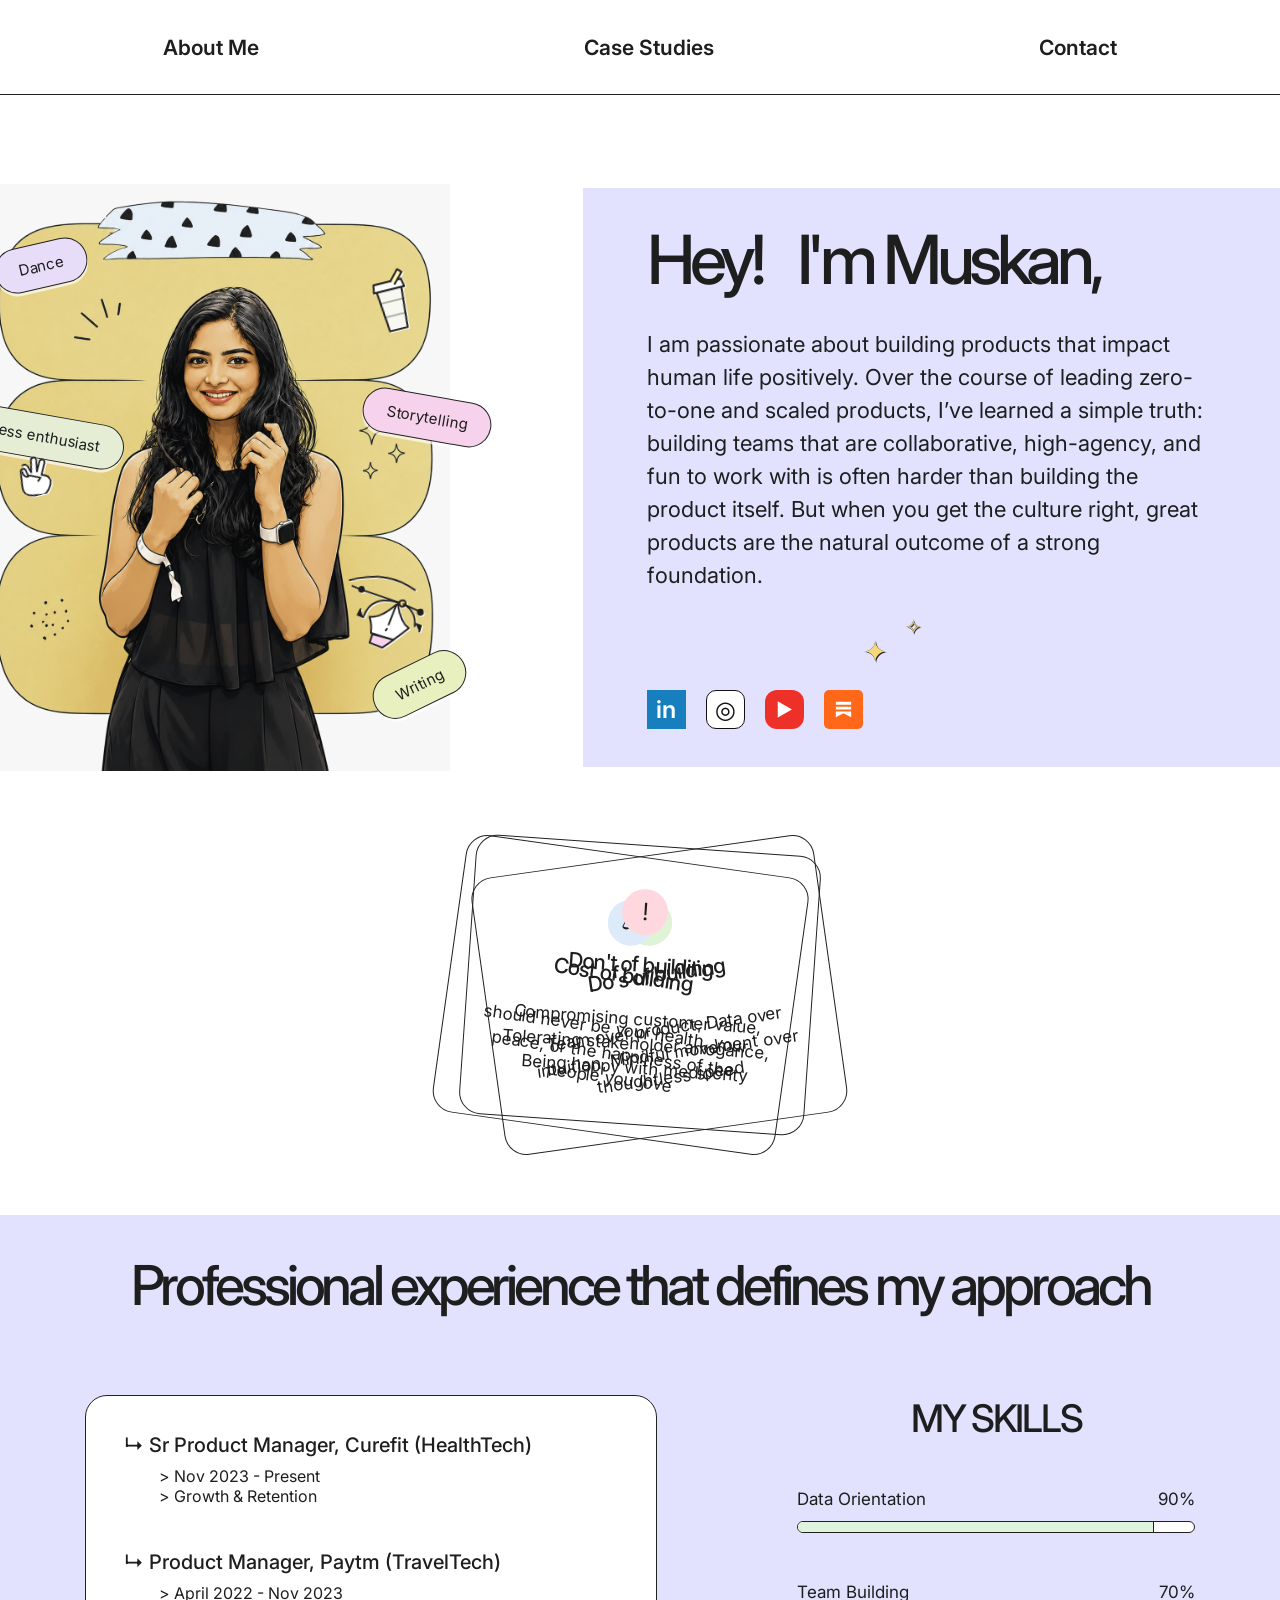
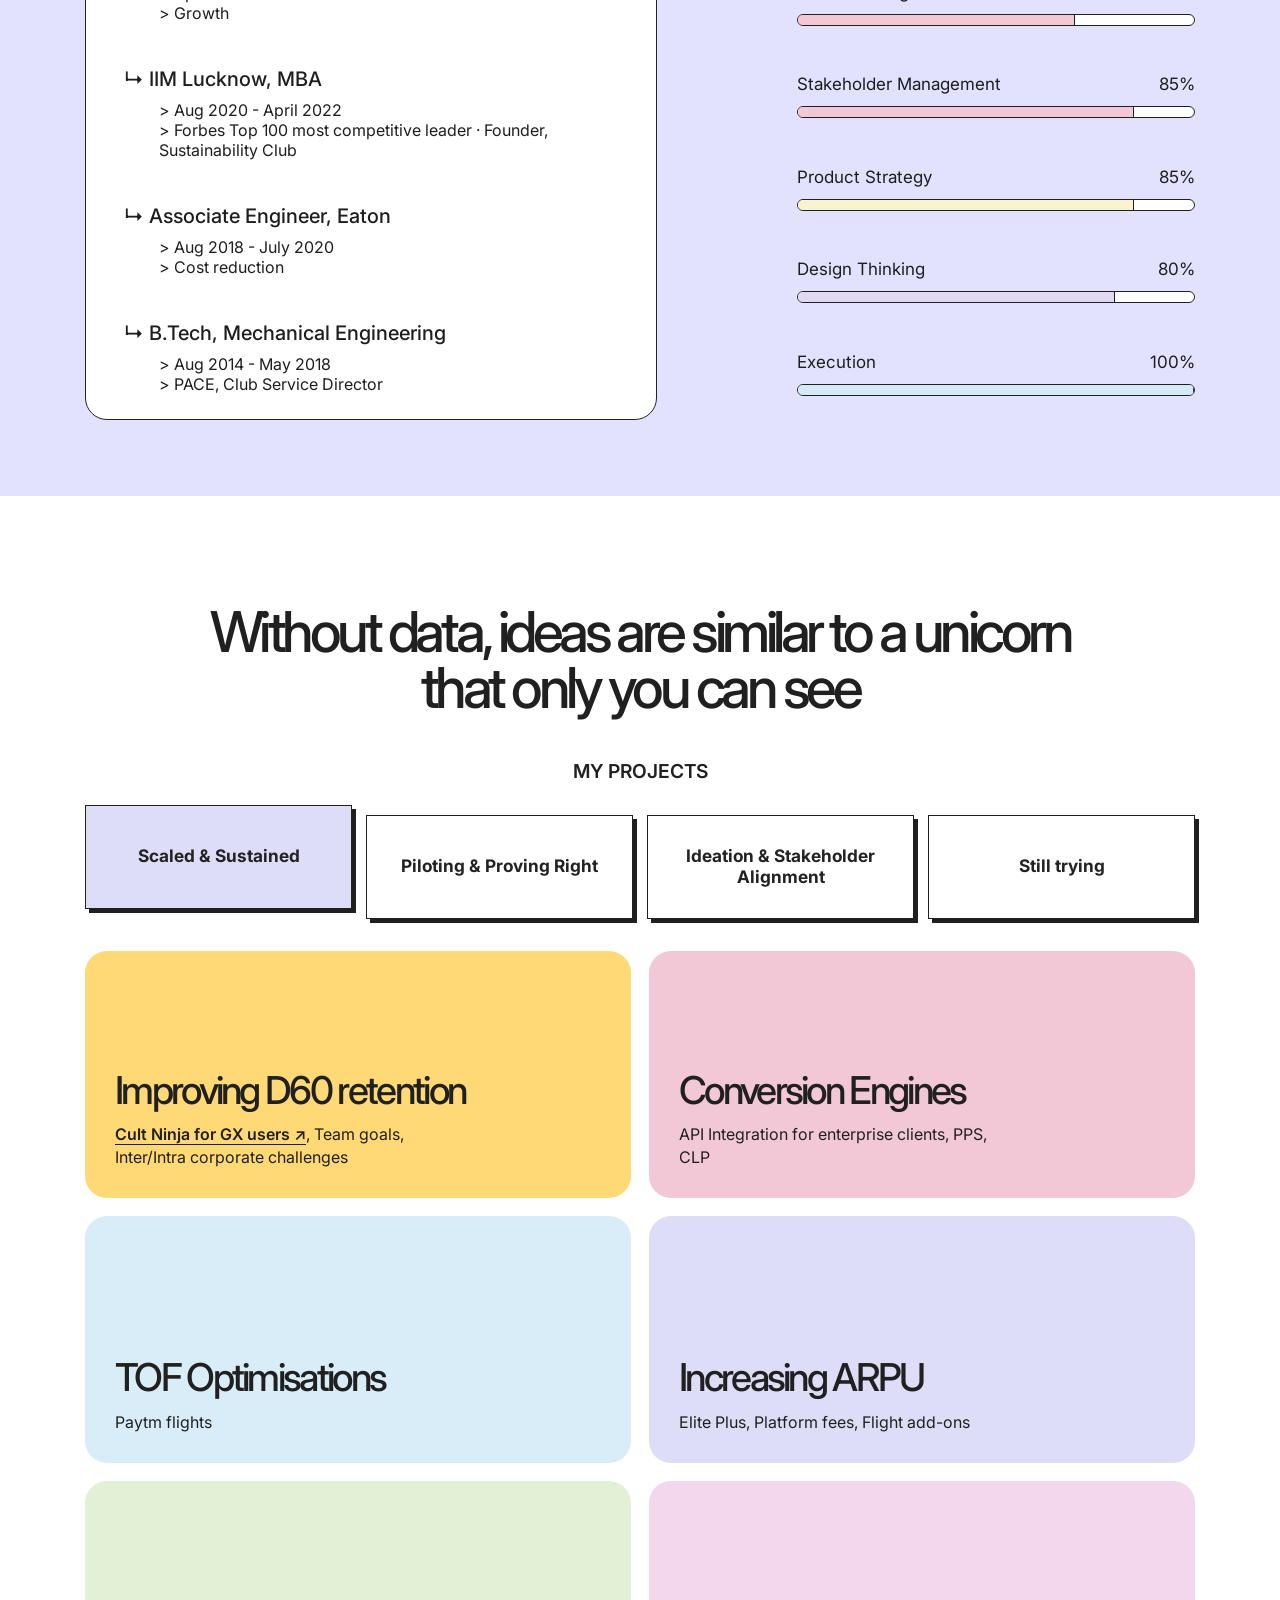
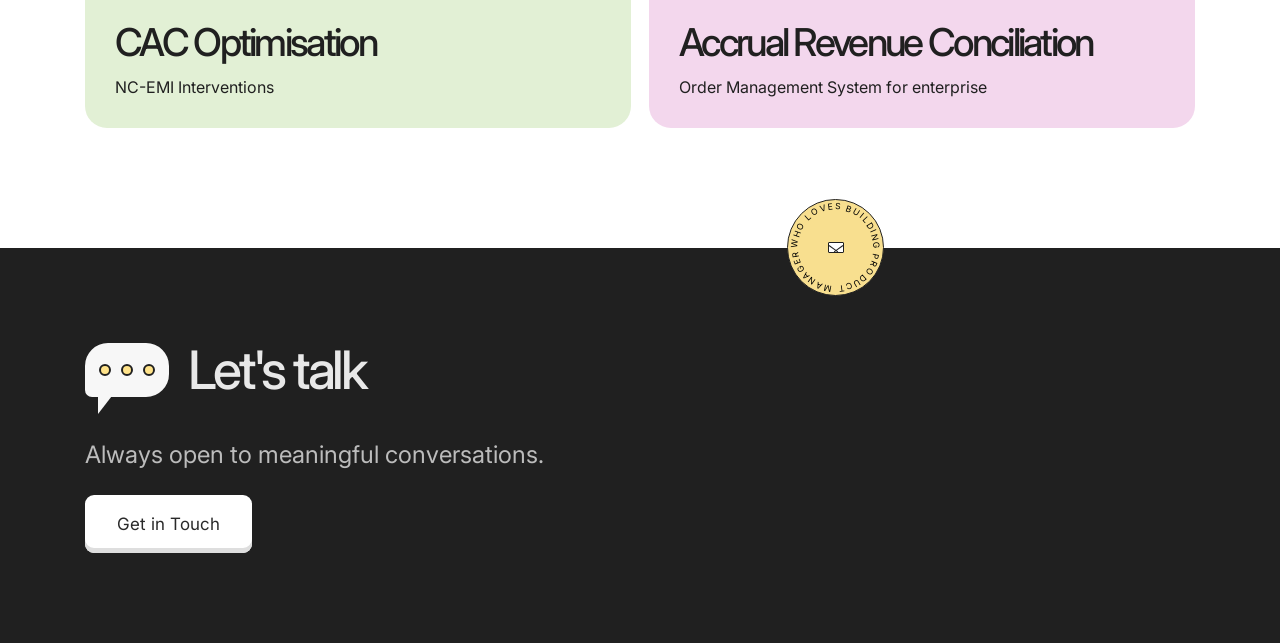
==== commit 24e64c66: "Updates" ====
--- a/index.html
+++ b/index.html
@@ -11,9 +11,9 @@
       gtag("js", new Date());
       gtag("config", "G-1BVSMTF544");
     </script>
-    <script type="module" crossorigin src="./assets/main-Bi0tohYo.js"></script>
+    <script type="module" crossorigin src="./assets/main-CSfIV_Vb.js"></script>
     <link rel="modulepreload" crossorigin href="./assets/jsx-runtime-35tFklE7.js">
-    <link rel="stylesheet" crossorigin href="./assets/main-C17uTwHI.css">
+    <link rel="stylesheet" crossorigin href="./assets/main-CctAtNRz.css">
   </head>
   <body>
     <div id="root"></div>
--- a/assets/main-CctAtNRz.css
+++ b/assets/main-CctAtNRz.css
@@ -0,0 +1 @@
+@import "https://fonts.googleapis.com/css2?family=Inter:wght@400;500;600&display=swap";:root{color:#1e1e1e;font-synthesis:none;background:#fff;font-family:Inter,system-ui,sans-serif}*{box-sizing:border-box}html{scroll-behavior:smooth}body{margin:0;overflow-x:hidden}a{color:inherit;text-decoration:none}button{font:inherit}.page{width:min(1110px,100% - 64px);margin:auto}.nav{z-index:10;background:#fff;border-bottom:1px solid #202020;justify-content:space-around;align-items:center;height:95px;font-size:21px;font-weight:600;display:flex;position:sticky;top:0}.nav a{transition:all .2s}.nav a:hover{opacity:.58;transform:translateY(-2px)}.hero{grid-template-columns:47% 53%;align-items:center;gap:50px;min-height:745px;padding:80px 38px 60px;display:grid}.hero-art{justify-self:center;width:100%;max-width:470px;position:relative}.hero-art img{width:100%;height:auto;display:block}.tag{background:#e8ddf9;border:1px solid #222;border-radius:999px;padding:12px 23px;font-size:15px;position:absolute;transform:rotate(-13deg);box-shadow:0 3px #fffa}.dance{top:10%;left:3%}.fitness{background:#e5eed5;top:39%;left:-7%;transform:rotate(10deg)}.writing{background:#e9f0bf;bottom:11%;right:-4%;transform:rotate(-26deg)}.story{background:#f7d2ed;top:36%;right:-9%;transform:rotate(10deg)}.round-tag,.footer-badge{text-align:center;text-transform:uppercase;letter-spacing:2px;background:#dceafa;border:1px solid #222;border-radius:50%;place-items:center;width:130px;height:130px;font-size:8px;line-height:1.7;display:grid;transform:rotate(-25deg)}.round-tag{position:absolute;bottom:-9%;left:-9%}.hero-copy h1{letter-spacing:-.08em;white-space:nowrap;margin:0 0 34px;font-size:clamp(52px,5.3vw,79px);font-weight:500;line-height:1}.hero-copy h1 span{margin-left:25px}.hero-copy p{max-width:600px;margin:0;font-size:22px;line-height:1.5}.socials{gap:26px;margin-top:66px;display:flex}.socials a{color:#fff;background:#177fbd;place-items:center;width:39px;height:39px;font-size:24px;font-weight:600;transition:all .25s;display:grid}.socials a:nth-child(2){color:#111;background:#fff;border:1px solid #111;border-radius:10px}.socials a:nth-child(3){background:#ed3028;border-radius:12px;font-size:18px}.socials a:hover{transform:translateY(-5px)rotate(-4deg)}.principles{grid-template-columns:1fr 1fr;gap:30px;padding:40px 0 20px;display:grid}.principles article{text-align:center;border:1px solid #222;border-radius:22px;align-content:center;justify-items:center;min-height:176px;padding:28px;display:grid}.principles article:last-child{grid-column:1/-1;min-height:145px}.principles h2{margin:0 0 30px;font-size:20px;font-weight:500}.principles p{max-width:460px;margin:0;font-size:17px;line-height:1.45}.experience{padding:5px 0 150px}.section-title{text-align:center;letter-spacing:-.075em;margin:0 0 82px;font-size:clamp(40px,4.3vw,60px);font-weight:500;line-height:1}.experience-grid{grid-template-columns:1.18fr .82fr;align-items:start;gap:140px;display:grid}.timeline{border:1px solid #222;border-radius:22px;padding:37px 38px 25px}.job{margin:0 0 44px}.job:last-child{margin-bottom:0}.job h3{margin:0 0 9px;font-size:20px;font-weight:500}.job p{margin:0 0 0 35px;font-size:16px;line-height:1.25}.skills h2{text-align:center;letter-spacing:-.06em;margin:0 0 113px;font-size:38px;font-weight:500}.skill{margin-bottom:41px}.skill>div{justify-content:space-between;margin-bottom:12px;font-size:17px;display:flex}.skill i{background:#fff;border:1px solid #202020;border-radius:20px;height:12px;display:block;overflow:hidden}.skill b{border-right:1px solid #202020;height:100%;animation:1.2s both fill;display:block}.pink{background:#f3c7d4}.yellow{background:#f8f4cf}.lavender{background:#e1d8f4}.blue{background:#d5eaf7}.work{padding:30px 0 0}.work-quote{letter-spacing:-.08em;text-align:center;margin:0 0 95px;font-size:clamp(35px,4.4vw,59px);font-weight:500;line-height:1}.tabs{align-items:end;gap:10px;padding-left:18px;display:flex}.tab{cursor:pointer;background:#fff;border:1px solid #222;border-bottom:0;border-radius:21px 21px 0 0;padding:28px 35px;font-size:18px;transition:all .2s}.tab:hover,.tab.active{transform:translateY(-10px)}.tab-1{background:#d9edf9}.tab-2{background:#dfdef8}.tab-3{background:#f29fa2}.projects{border:1px solid #222;border-bottom:0;padding:0 40px}.project{border-bottom:1px solid #222;padding:34px 0;transition:all .25s}.project h3{letter-spacing:-.07em;margin:0 0 16px;font-size:clamp(31px,3.4vw,49px);font-weight:500}.project h3 span{color:#86678f;width:34px;font-size:25px;display:inline-block}.project p{margin:0;font-size:17px}.project.muted{opacity:.25}footer{color:#e8e8e8;background:#202020;min-height:390px;padding:90px 0;position:relative;overflow:hidden}.footer{align-items:center;gap:150px;display:flex;position:relative}.footer h2{letter-spacing:-.07em;margin:0 0 38px;font-size:53px;font-weight:500}.footer h2 span{color:#fff0bb}.footer p{color:#bcbcbc;margin:0;font-size:24px}.contact-button{color:#292929;background:#aaa;border-radius:9px;padding:19px 32px;font-size:17px;box-shadow:inset 0 -5px #868686}.footer-badge{color:#1f1f1f;background:#f8df8f;position:absolute;top:-135px;right:65px}@keyframes rise{0%{opacity:0;transform:translateY(30px)}to{opacity:1;transform:translateY(0)}}@keyframes fill{0%{transform-origin:0;transform:scaleX(0)}to{transform-origin:0;transform:scaleX(1)}}.reveal{animation:.8s both rise}.delay{animation-delay:.16s}@media (width<=900px){.nav{height:68px;font-size:15px}.page{width:min(100% - 32px,620px)}.hero{grid-template-columns:1fr;gap:35px;padding:55px 0 85px}.hero-art{width:min(100%,450px)}.hero-copy h1{white-space:normal;font-size:57px}.hero-copy h1 span{margin-left:0}.hero-copy p{font-size:18px}.socials{margin-top:35px}.principles{grid-template-columns:1fr;gap:15px}.principles article:last-child{grid-column:auto}.experience{padding-bottom:80px}.section-title{margin-bottom:45px}.experience-grid{grid-template-columns:1fr;gap:60px}.skills h2{margin-bottom:55px}.tabs{padding-left:0;overflow-x:auto}.tab{white-space:nowrap;padding:20px 18px;font-size:14px}.projects{padding:0 22px}.project{padding:27px 0}.project p{font-size:15px}.footer{display:block}.footer h2{font-size:46px}.footer p{margin-bottom:38px;font-size:19px}.footer-badge{width:105px;height:105px;top:-145px;right:10px}}.round-tag,.footer-badge{overflow:hidden;transform:none}.badge-copy{transform-origin:50%;width:100%;height:100%;animation:18s linear infinite badge-spin;position:absolute;inset:0}.badge-copy text{letter-spacing:.2px;font-family:Inter,sans-serif;font-size:9px;font-weight:400}.envelope{background:#fff;border:3px solid #202020;border-radius:5px;width:43px;height:30px;position:absolute}.envelope:before,.envelope:after{content:"";border-top:3px solid #202020;width:27px;position:absolute;top:5px}.envelope:before{transform-origin:0;left:-2px;transform:rotate(36deg)}.envelope:after{transform-origin:100%;right:-2px;transform:rotate(-36deg)}@keyframes badge-spin{to{transform:rotate(360deg)}}@media (width>=901px){.hero{position:relative}.hero:before{content:"";z-index:0;background:#e2e2ff;width:700px;position:absolute;top:0;bottom:0;left:calc(47% + 25px)}.hero-art,.hero-copy{z-index:1}}.hero-copy{height:100%;min-height:610px;box-shadow:none;background:#e2e2ff;flex-direction:column;justify-content:center;align-self:stretch;padding:72px 64px 66px;display:flex;position:relative}.hero-copy:before,.hero-copy:after{color:#f6d77b;text-shadow:0 0 #202020,1px 1px #202020;font-size:29px;line-height:1;position:absolute}.hero-copy:before{content:"✦";bottom:101px;left:40%}.hero-copy:after{content:"✧";font-size:20px;bottom:130px;left:46%}.hero-copy .socials{margin-top:98px}@media (width>=901px){.hero:before{display:none}.hero-copy{align-self:center;width:700px;height:auto;min-height:0;padding-top:38px;padding-bottom:38px;left:-76px}.hero-art{left:-151px}}@media (width<=900px){.hero-copy{height:auto;min-height:0;box-shadow:none;align-self:auto;padding:48px 30px}.hero-copy .socials{margin-top:75px}.hero-copy:before{bottom:97px;left:45%}.hero-copy:after{bottom:120px;left:51%}}.hero-art:before,.hero-art:after,.writing:before{z-index:3;color:#1e1e1e;filter:drop-shadow(1px 1px #fff);pointer-events:none;place-items:center;display:grid;position:absolute}.hero-art:before{content:"";background:url("data:image/svg+xml,%3csvg%20xmlns='http://www.w3.org/2000/svg'%20viewBox='0%200%2080%20100'%20fill='none'%20stroke='%231F1F1F'%20stroke-width='2.6'%20stroke-linecap='round'%20stroke-linejoin='round'%3e%3cpath%20d='M22%2028h35l-5%2057H27l-5-57Z'%20fill='%23F8F8F3'/%3e%3cpath%20d='M18%2029h43l-2-11H20l-2%2011Z'%20fill='%23FFF'/%3e%3cpath%20d='m44%2018%2013-14%205%205-13%2014'%20fill='%23FFF3B8'/%3e%3cpath%20d='M24%2045h32M27%2065h27'%20opacity='.35'/%3e%3c/svg%3e") 50%/contain no-repeat;width:58px;height:76px;top:14%;right:6%;transform:rotate(-14deg)}.hero-art:after{content:"";background:url("data:image/svg+xml,%3csvg%20xmlns='http://www.w3.org/2000/svg'%20viewBox='0%200%2080%2080'%20fill='none'%20stroke='%231F1F1F'%20stroke-width='3.2'%20stroke-linecap='round'%20stroke-linejoin='round'%3e%3cpath%20d='M23%2017c5-2%209%201%2010%206l3%2011%205-22c1-7%2011-6%2010%201l-4%2022%209-17c3-6%2012-2%209%204L54%2043c10%203%2015%208%2014%2016-1%208-11%2020-18%2022l-23-4c-10-2-15-10-14-19l4-30c1-6%209-6%2010%200l2%2012'%20fill='%23FFF'/%3e%3cpath%20d='M29%2040c-6%201-10-5-9-11'/%3e%3cpath%20d='m32%2039%2019%209-6%205'/%3e%3c/svg%3e") 50%/contain no-repeat;width:42px;height:42px;top:46%;left:7%;transform:rotate(-14deg)}.writing:before{content:"";background:url("data:image/svg+xml,%3csvg%20xmlns='http://www.w3.org/2000/svg'%20viewBox='0%200%20110%20110'%20fill='none'%20stroke='%231F1F1F'%20stroke-width='2.6'%20stroke-linecap='round'%20stroke-linejoin='round'%3e%3cpath%20d='M5%206C48-1%2076%209%2099%2029'/%3e%3cpath%20d='M8%2015%2019%2021'/%3e%3ccircle%20cx='21'%20cy='21'%20r='3.7'%20fill='%231F1F1F'/%3e%3cpath%20d='M22%2022%2078%2047'/%3e%3ccircle%20cx='79'%20cy='47'%20r='4.7'%20fill='%23F6D77B'/%3e%3cpath%20d='M82%2049%20103%2061'/%3e%3ccircle%20cx='104'%20cy='62'%20r='3.7'%20fill='%231F1F1F'/%3e%3cpath%20d='M80%2048c12%207%2017%2020%2014%2034'/%3e%3cpath%20d='M21%2060c8-17%2025-26%2051-15'/%3e%3cpath%20d='M29%2062c18%203%2030-8%2043-15%201%2018%204%2029%2013%2037L61%2099%2029%2086c2-9%202-16%200-24Z'%20fill='%23FFF'/%3e%3cpath%20d='m61%2099-17%2010-18-9%205-12%2030%2011Z'%20fill='%23F7D2ED'/%3e%3cpath%20d='M56%2076%2070%2048M53%2082l-2%202'/%3e%3cpath%20d='m17%2050-5%208%208%204M95%2078l8%204-3%208'%20fill='%231F1F1F'/%3e%3c/svg%3e") 50%/contain no-repeat;width:75px;height:75px;bottom:65px;right:8px;transform:rotate(21deg)}@media (width<=900px){.hero-art:before{width:48px;height:63px;top:14%}.hero-art:after{width:34px;height:34px}.writing:before{width:61px;height:61px;bottom:57px}}.hero-art img{filter:saturate(.72)hue-rotate(8deg)brightness(1.03)contrast(.94)}@media (width>=901px){.principles{grid-template-columns:repeat(3,1fr);gap:36px;margin-top:15px;padding-top:0;padding-bottom:80px}.principles article,.principles article:last-child{grid-column:auto;min-height:280px;transition:transform .78s cubic-bezier(.22,1,.36,1);animation:none;position:relative}.principles:not(.cards-open) article:first-child{z-index:1;transform:translate(116%)rotate(-8deg)}.principles:not(.cards-open) article:nth-child(2){z-index:3;transform:translateY(-10px)rotate(4deg)}.principles:not(.cards-open) article:nth-child(3){z-index:2;transform:translate(-116%)rotate(8deg)}}@media (prefers-reduced-motion:reduce){.principles article{animation:none!important}}.principles article{transition:transform .22s,background-color .22s,box-shadow .22s}.principles article:hover{background:#deddf8;box-shadow:7px 8px #202020}.principles article:nth-child(odd):hover{transform:rotate(-1.4deg)translateY(-5px)}.principles article:nth-child(2n):hover{transform:rotate(1.4deg)translateY(-5px)}.principles article h2{letter-spacing:-.04em;font-weight:500;font-size:21px!important}.principles article h2:before{display:none}.principles article:first-child h2:before{content:"✓";background:#dff3d6}.principles article:nth-child(2) h2:before{content:"!";background:#ffd8df}.principles article:nth-child(3) h2:before{content:"⚖";background:#dceafa;font-size:1.25rem}.info-icon{border:0;border-radius:50%;place-items:center;width:46px;height:46px;margin:0 auto 17px;font-size:1.5rem;line-height:1;display:grid}.info-icon.do{background:#dff3d6}.info-icon.dont{background:#ffd8df}.info-icon.cost{background:#dceafa;font-size:1.25rem}@media (prefers-reduced-motion:reduce){.principles article{transition:background-color .18s}.principles article:hover{transform:none}}.experience{isolation:isolate;box-shadow:none;background:#e2e2ff;position:relative}.experience:before{content:"";z-index:0;background:#e2e2ff;position:absolute;inset:0 calc(-50vw + 50%)}.experience>*{z-index:1;position:relative}.skill .green{background:#dff4dc}.timeline{background:#fff}@media (width>=901px){.experience-grid{align-items:stretch}.skills{flex-direction:column;display:flex}.skills h2{margin:0 0 24px}.skill{flex-direction:column;flex:1;justify-content:center;margin:0;display:flex}.experience{margin-bottom:-2px;padding-top:43px;padding-bottom:76px}}.work{color:#202020;background:#fff;padding:110px 0 120px}.work-quote{text-align:center;max-width:920px;margin:0 auto 42px}.projects-label{text-align:center;margin:0 0 32px;font-size:1.2rem;font-weight:600}.work .tabs{flex-wrap:wrap;align-items:stretch;gap:14px;margin:0 0 32px;padding:0;display:flex}.work .tab{color:#222;cursor:pointer;background:#fff;border:1px solid #202020;border-radius:0;flex:164px;min-width:164px;min-height:104px;padding:18px 22px;font-size:1.08rem;font-weight:700;line-height:1.2;transition:transform .18s,box-shadow .18s,background .18s;box-shadow:4px 4px #202020}.work .tab:hover{transform:translate(-4px,-4px);box-shadow:8px 8px #202020}.work .tab:focus-visible{outline-offset:3px;outline:3px solid #4a75ff}.work .tab.active{background:#deddf8;animation:.52s cubic-bezier(.2,.9,.25,1.25) category-select}.projects{border:0;grid-template-columns:repeat(2,minmax(0,1fr));gap:18px;padding:0;display:grid}.project{color:#202020;opacity:1;border:0;border-radius:22px;flex-direction:column;justify-content:flex-end;min-height:247px;padding:30px;transition:transform .22s,box-shadow .22s;display:flex}.project:hover{box-shadow:0 14px #ffffff29}.project:nth-child(odd):hover{animation:.65s ease-in-out infinite alternate project-wobble-left}.project:nth-child(2n):hover{animation:.65s ease-in-out infinite alternate project-wobble-right}.project:first-child{background:#ffd976}.project:nth-child(2){background:#f3c8d6}.project:nth-child(3){background:#d8edf8}.project:nth-child(4){background:#deddf8}.project:nth-child(5){background:#e2f0d5}.project:nth-child(6){background:#f3d7ed}.projects-animated .project{animation:.52s both project-reveal}.projects-animated .project:nth-child(2){animation-delay:60ms}.projects-animated .project:nth-child(3){animation-delay:.12s}.projects-animated .project:nth-child(4){animation-delay:.18s}.projects-animated .project:nth-child(5){animation-delay:.24s}.projects-animated .project:nth-child(6){animation-delay:.3s}.project h3{margin:0 0 14px;font-size:clamp(1.85rem,3vw,3.2rem);line-height:.98}.project p{max-width:34ch;margin:0;font-size:1rem;line-height:1.4}.case-study-link{border-bottom:1px solid;font-weight:600}@keyframes category-select{0%{transform:translateY(0)scale(1)}55%{transform:translateY(-13px)scale(1.04)}to{transform:translateY(-10px)scale(1)}}@keyframes project-reveal{0%{opacity:0;transform:translateY(20px)scale(.97)}to{opacity:1;transform:translateY(0)scale(1)}}@keyframes project-wobble-left{0%{transform:translateY(-7px)rotate(-3deg)}to{transform:translateY(-12px)rotate(1deg)}}@keyframes project-wobble-right{0%{transform:translateY(-7px)rotate(3deg)}to{transform:translateY(-12px)rotate(-1deg)}}@media (width<=700px){.work{padding:76px 0}.projects{grid-template-columns:1fr}.project{min-height:190px;padding:24px}}.footer h2{align-items:center;gap:19px;display:flex}.footer{flex-direction:column;align-items:flex-start;gap:26px}footer{overflow:visible}.talk-bubble{background:#f7f7f7;border:2px solid #f7f7f7;border-radius:23px 23px 23px 7px;flex:none;justify-content:center;align-items:center;gap:10px;width:84px;height:54px;display:inline-flex;position:relative}.talk-bubble:after{content:"";border-top:22px solid #f7f7f7;border-right:17px solid #0000;width:0;height:0;position:absolute;bottom:-19px;left:11px}.talk-bubble i{background:#ffe38a;border:2px solid #202020;border-radius:50%;width:12px;height:12px}.contact-button{background:#fff;box-shadow:inset 0 -5px #dedede}.footer-badge{z-index:3;width:97px;height:97px;top:-139px;left:calc(50% + 147px);right:auto}.footer-badge .badge-copy i{font-size:8px}.footer-badge .envelope{border-width:1px;border-radius:1px;width:16px;height:11px;transform:none}.footer-badge .envelope:before,.footer-badge .envelope:after{border-top-width:1px;width:11px;top:2px}.footer-badge .envelope:before{left:0}.footer-badge .envelope:after{right:0}.round-tag .envelope{border-width:1px;border-radius:2px;width:21px;height:15px}.round-tag .envelope:before,.round-tag .envelope:after{border-top-width:1px;width:14px;top:2px}.round-tag .envelope:before{left:0}.round-tag .envelope:after{right:0}.footer-badge .envelope{transform:none}@media (width<=900px){.talk-bubble{border-radius:18px 18px 18px 6px;gap:7px;width:64px;height:43px}.talk-bubble:after{border-top-width:17px;border-right-width:13px;bottom:-15px}.talk-bubble i{width:9px;height:9px}}.socials a.substack{background:#ff6719;border-radius:5px}.substack svg{fill:#fff;width:23px;height:23px}@media (width>=901px){.socials{flex-wrap:nowrap;gap:20px;margin-top:76px}}
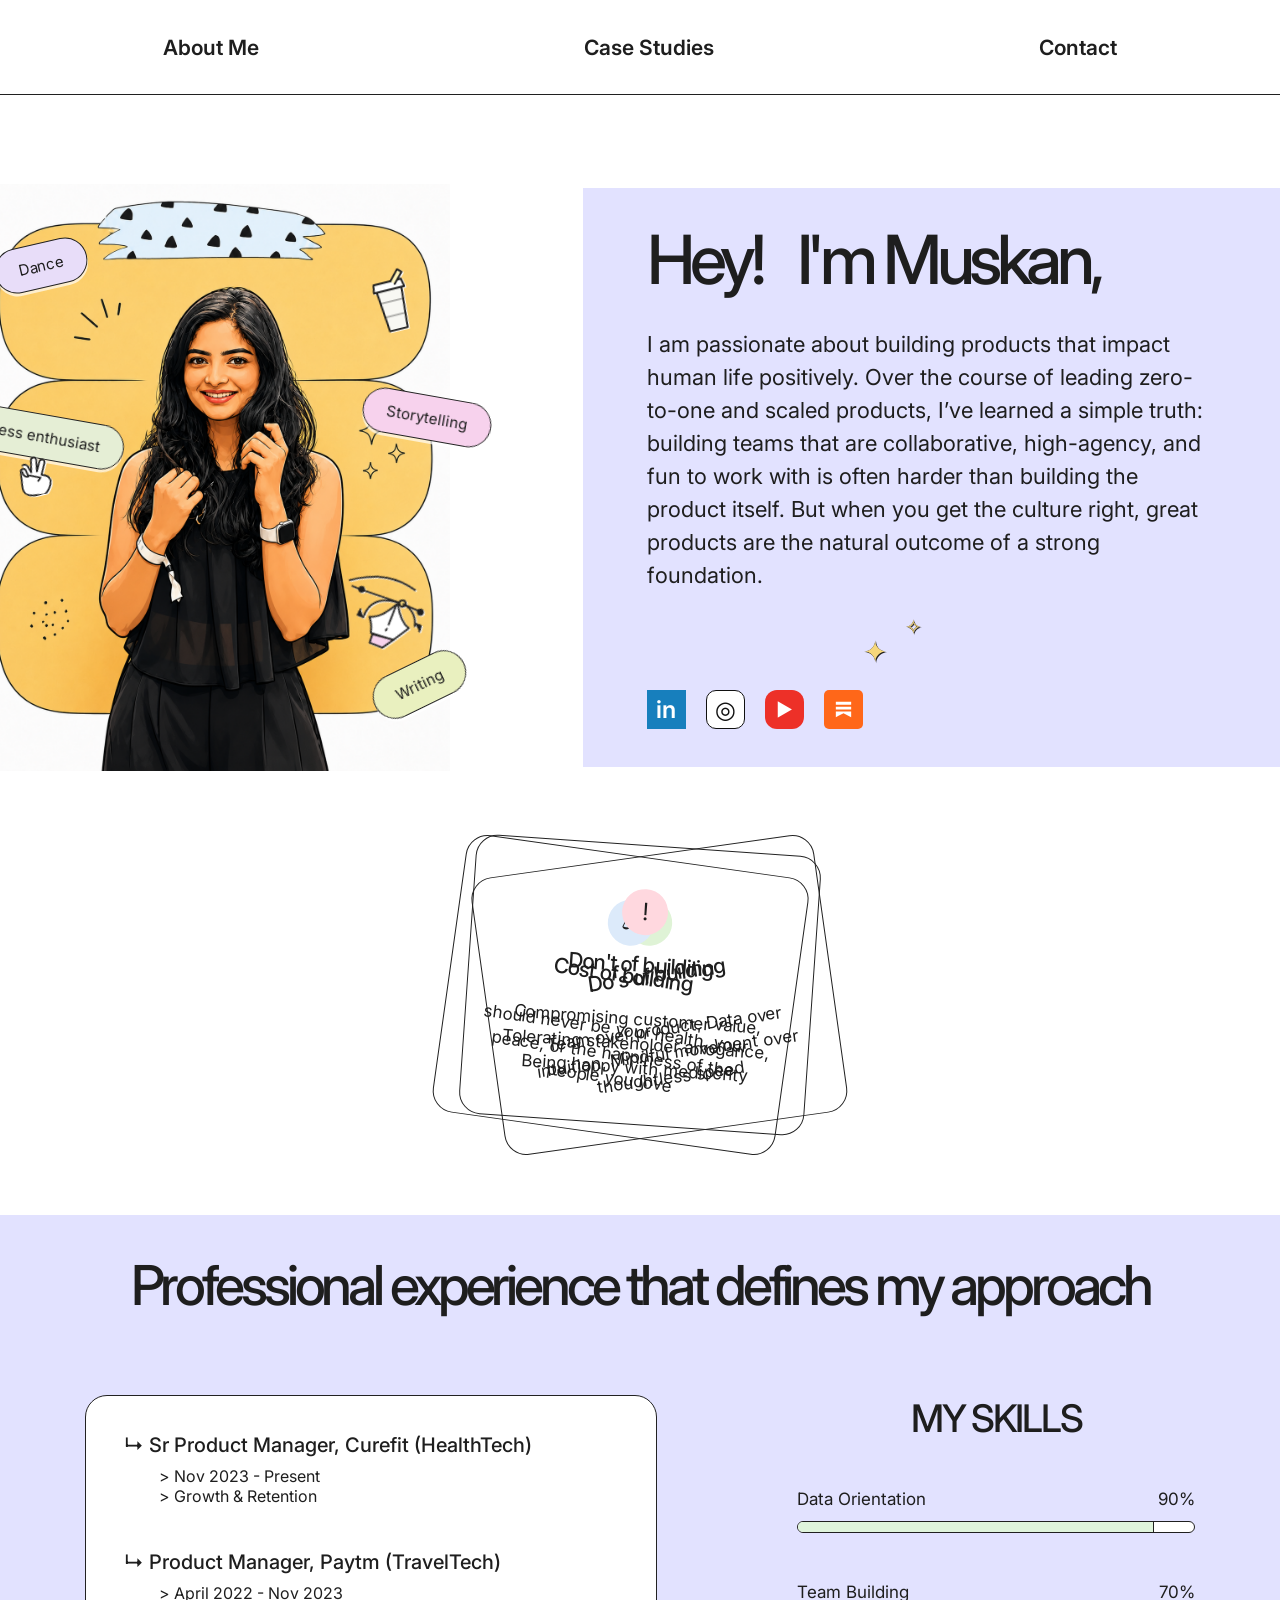
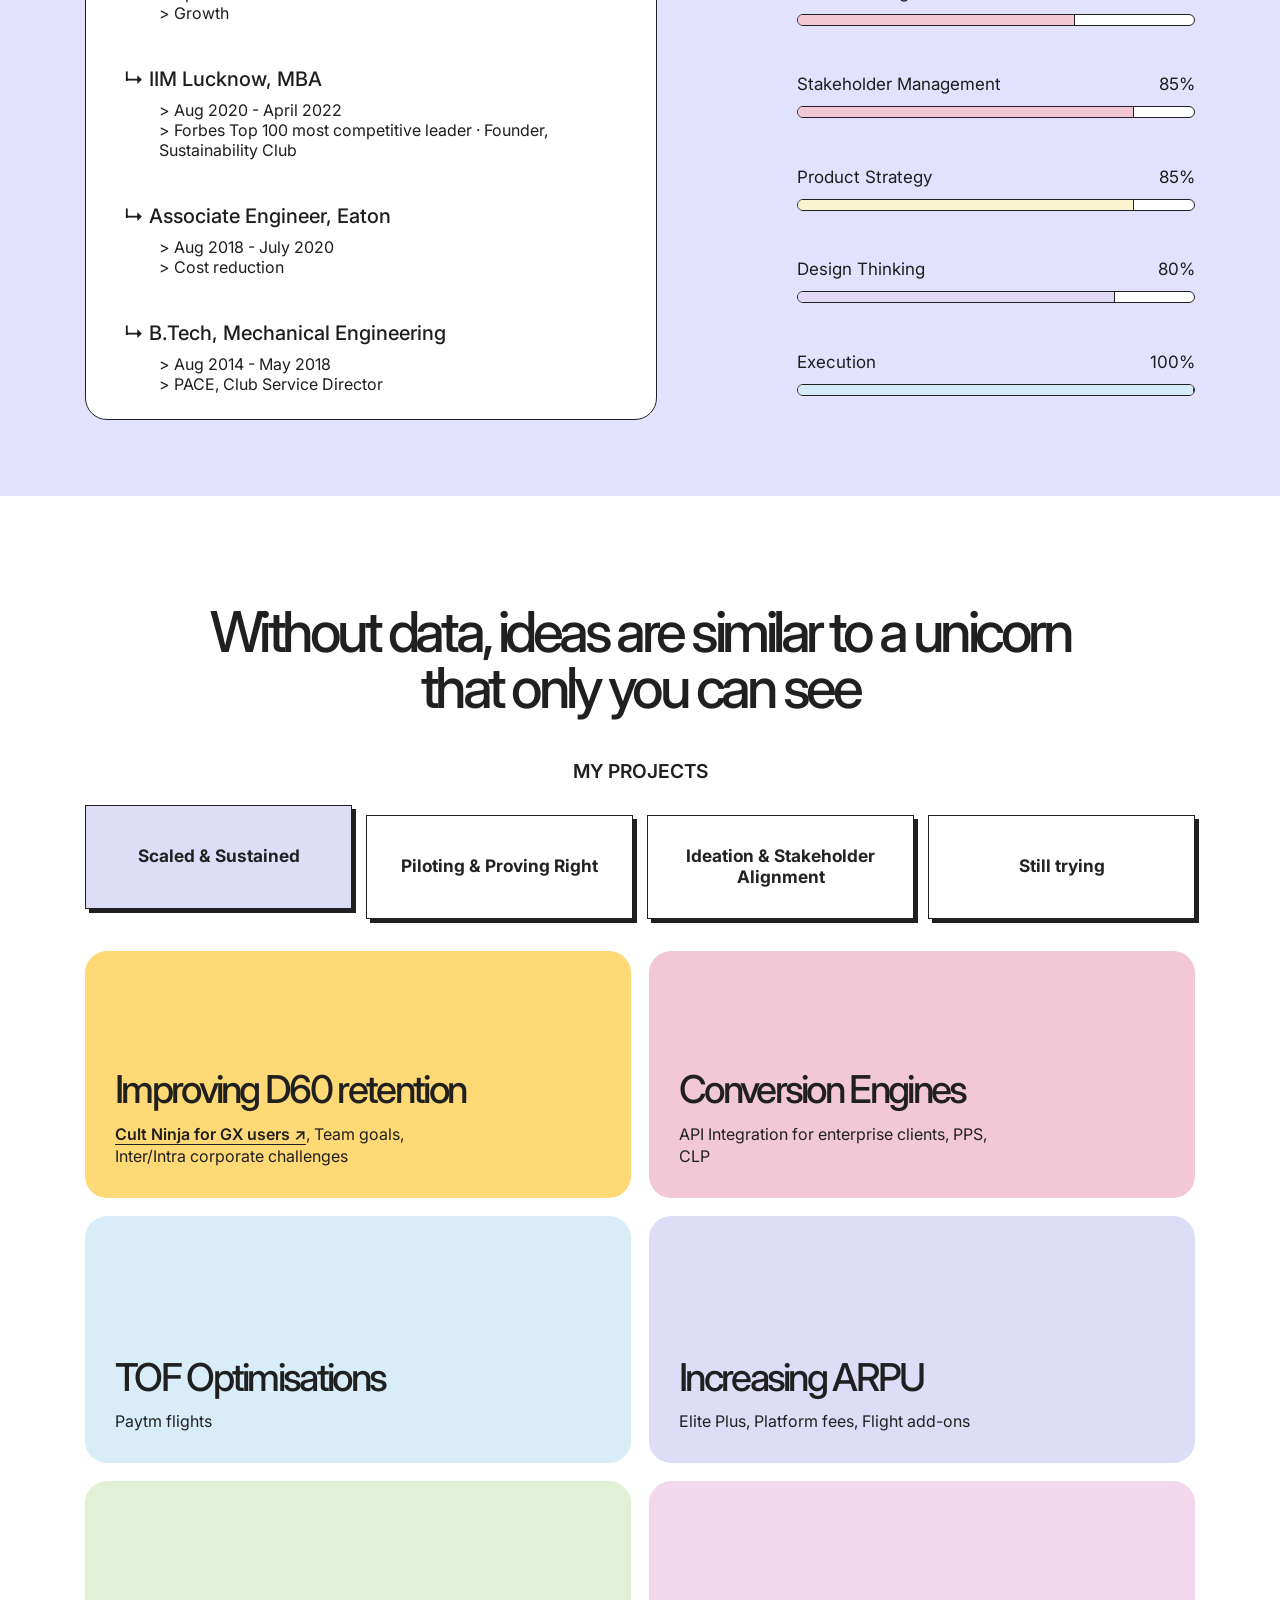
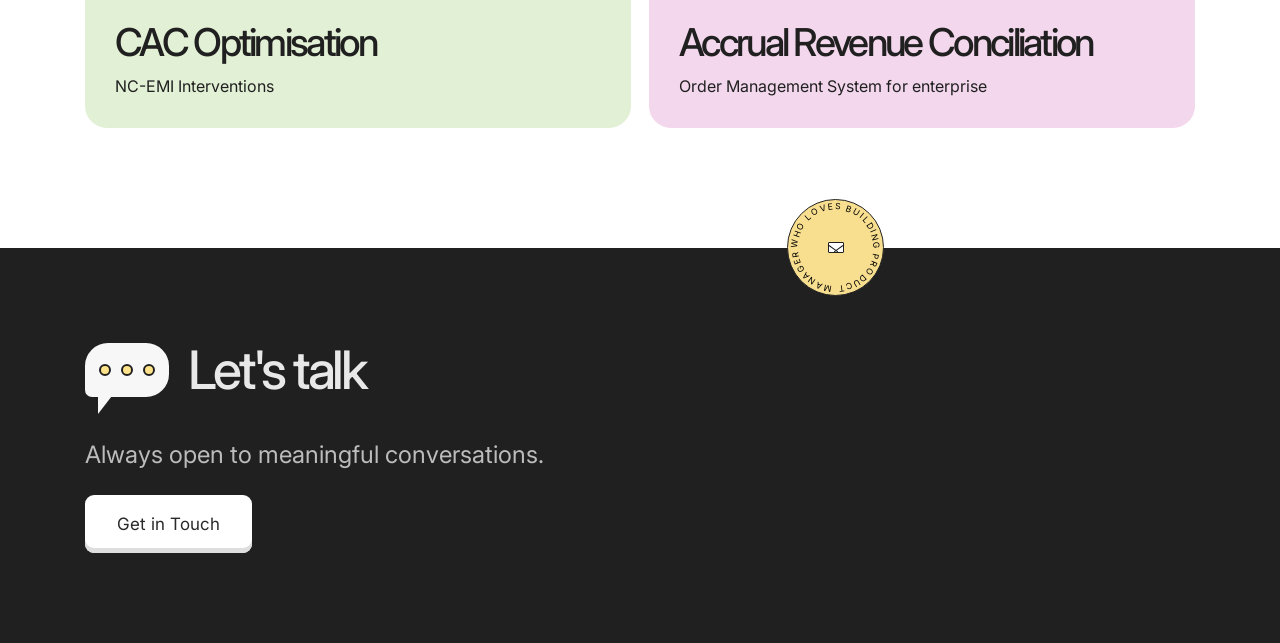
==== commit 320c7a18: "Updates" ====
--- a/index.html
+++ b/index.html
@@ -11,9 +11,9 @@
       gtag("js", new Date());
       gtag("config", "G-1BVSMTF544");
     </script>
-    <script type="module" crossorigin src="./assets/main-CSfIV_Vb.js"></script>
+    <script type="module" crossorigin src="./assets/main-HWmDA6gy.js"></script>
     <link rel="modulepreload" crossorigin href="./assets/jsx-runtime-35tFklE7.js">
-    <link rel="stylesheet" crossorigin href="./assets/main-CctAtNRz.css">
+    <link rel="stylesheet" crossorigin href="./assets/main-FD2dLVYE.css">
   </head>
   <body>
     <div id="root"></div>
--- a/assets/main-FD2dLVYE.css
+++ b/assets/main-FD2dLVYE.css
@@ -0,0 +1 @@
+@import "https://fonts.googleapis.com/css2?family=Inter:wght@400;500;600&display=swap";:root{color:#1e1e1e;font-synthesis:none;background:#fff;font-family:Inter,system-ui,sans-serif}*{box-sizing:border-box}html{scroll-behavior:smooth}body{margin:0;overflow-x:hidden}a{color:inherit;text-decoration:none}button{font:inherit}.page{width:min(1110px,100% - 64px);margin:auto}.nav{z-index:10;background:#fff;border-bottom:1px solid #202020;justify-content:space-around;align-items:center;height:95px;font-size:21px;font-weight:600;display:flex;position:sticky;top:0}.nav a{transition:all .2s}.nav a:hover{opacity:.58;transform:translateY(-2px)}.hero{grid-template-columns:47% 53%;align-items:center;gap:50px;min-height:745px;padding:80px 38px 60px;display:grid}.hero-art{justify-self:center;width:100%;max-width:470px;position:relative}.hero-art img{width:100%;height:auto;display:block}.tag{background:#e8ddf9;border:1px solid #222;border-radius:999px;padding:12px 23px;font-size:15px;position:absolute;transform:rotate(-13deg);box-shadow:0 3px #fffa}.dance{top:10%;left:3%}.fitness{background:#e5eed5;top:39%;left:-7%;transform:rotate(10deg)}.writing{background:#e9f0bf;bottom:11%;right:-4%;transform:rotate(-26deg)}.story{background:#f7d2ed;top:36%;right:-9%;transform:rotate(10deg)}.round-tag,.footer-badge{text-align:center;text-transform:uppercase;letter-spacing:2px;background:#dceafa;border:1px solid #222;border-radius:50%;place-items:center;width:130px;height:130px;font-size:8px;line-height:1.7;display:grid;transform:rotate(-25deg)}.round-tag{position:absolute;bottom:-9%;left:-9%}.hero-copy h1{letter-spacing:-.08em;white-space:nowrap;margin:0 0 34px;font-size:clamp(52px,5.3vw,79px);font-weight:500;line-height:1}.hero-copy h1 span{margin-left:25px}.hero-copy p{max-width:600px;margin:0;font-size:22px;line-height:1.5}.socials{gap:26px;margin-top:66px;display:flex}.socials a{color:#fff;background:#177fbd;place-items:center;width:39px;height:39px;font-size:24px;font-weight:600;transition:all .25s;display:grid}.socials a:nth-child(2){color:#111;background:#fff;border:1px solid #111;border-radius:10px}.socials a:nth-child(3){background:#ed3028;border-radius:12px;font-size:18px}.socials a:hover{transform:translateY(-5px)rotate(-4deg)}.principles{grid-template-columns:1fr 1fr;gap:30px;padding:40px 0 20px;display:grid}.principles article{text-align:center;border:1px solid #222;border-radius:22px;align-content:center;justify-items:center;min-height:176px;padding:28px;display:grid}.principles article:last-child{grid-column:1/-1;min-height:145px}.principles h2{margin:0 0 30px;font-size:20px;font-weight:500}.principles p{max-width:460px;margin:0;font-size:17px;line-height:1.45}.experience{padding:5px 0 150px}.section-title{text-align:center;letter-spacing:-.075em;margin:0 0 82px;font-size:clamp(40px,4.3vw,60px);font-weight:500;line-height:1}.experience-grid{grid-template-columns:1.18fr .82fr;align-items:start;gap:140px;display:grid}.timeline{border:1px solid #222;border-radius:22px;padding:37px 38px 25px}.job{margin:0 0 44px}.job:last-child{margin-bottom:0}.job h3{margin:0 0 9px;font-size:20px;font-weight:500}.job p{margin:0 0 0 35px;font-size:16px;line-height:1.25}.skills h2{text-align:center;letter-spacing:-.06em;margin:0 0 113px;font-size:38px;font-weight:500}.skill{margin-bottom:41px}.skill>div{justify-content:space-between;margin-bottom:12px;font-size:17px;display:flex}.skill i{background:#fff;border:1px solid #202020;border-radius:20px;height:12px;display:block;overflow:hidden}.skill b{border-right:1px solid #202020;height:100%;animation:1.2s both fill;display:block}.pink{background:#f3c7d4}.yellow{background:#f8f4cf}.lavender{background:#e1d8f4}.blue{background:#d5eaf7}.work{padding:30px 0 0}.work-quote{letter-spacing:-.08em;text-align:center;margin:0 0 95px;font-size:clamp(35px,4.4vw,59px);font-weight:500;line-height:1}.tabs{align-items:end;gap:10px;padding-left:18px;display:flex}.tab{cursor:pointer;background:#fff;border:1px solid #222;border-bottom:0;border-radius:21px 21px 0 0;padding:28px 35px;font-size:18px;transition:all .2s}.tab:hover,.tab.active{transform:translateY(-10px)}.tab-1{background:#d9edf9}.tab-2{background:#dfdef8}.tab-3{background:#f29fa2}.projects{border:1px solid #222;border-bottom:0;padding:0 40px}.project{border-bottom:1px solid #222;padding:34px 0;transition:all .25s}.project h3{letter-spacing:-.07em;margin:0 0 16px;font-size:clamp(31px,3.4vw,49px);font-weight:500}.project h3 span{color:#86678f;width:34px;font-size:25px;display:inline-block}.project p{margin:0;font-size:17px}.project.muted{opacity:.25}footer{color:#e8e8e8;background:#202020;min-height:390px;padding:90px 0;position:relative;overflow:hidden}.footer{align-items:center;gap:150px;display:flex;position:relative}.footer h2{letter-spacing:-.07em;margin:0 0 38px;font-size:53px;font-weight:500}.footer h2 span{color:#fff0bb}.footer p{color:#bcbcbc;margin:0;font-size:24px}.contact-button{color:#292929;background:#aaa;border-radius:9px;padding:19px 32px;font-size:17px;box-shadow:inset 0 -5px #868686}.footer-badge{color:#1f1f1f;background:#f8df8f;position:absolute;top:-135px;right:65px}@keyframes rise{0%{opacity:0;transform:translateY(30px)}to{opacity:1;transform:translateY(0)}}@keyframes fill{0%{transform-origin:0;transform:scaleX(0)}to{transform-origin:0;transform:scaleX(1)}}.reveal{animation:.8s both rise}.delay{animation-delay:.16s}@media (width<=900px){.nav{height:68px;font-size:15px}.page{width:min(100% - 32px,620px)}.hero{grid-template-columns:1fr;gap:35px;padding:55px 0 85px}.hero-art{width:min(100%,450px)}.hero-copy h1{white-space:normal;font-size:57px}.hero-copy h1 span{margin-left:0}.hero-copy p{font-size:18px}.socials{margin-top:35px}.principles{grid-template-columns:1fr;gap:15px}.principles article:last-child{grid-column:auto}.experience{padding-bottom:80px}.section-title{margin-bottom:45px}.experience-grid{grid-template-columns:1fr;gap:60px}.skills h2{margin-bottom:55px}.tabs{padding-left:0;overflow-x:auto}.tab{white-space:nowrap;padding:20px 18px;font-size:14px}.projects{padding:0 22px}.project{padding:27px 0}.project p{font-size:15px}.footer{display:block}.footer h2{font-size:46px}.footer p{margin-bottom:38px;font-size:19px}.footer-badge{width:105px;height:105px;top:-145px;right:10px}}.round-tag,.footer-badge{overflow:hidden;transform:none}.badge-copy{transform-origin:50%;width:100%;height:100%;animation:18s linear infinite badge-spin;position:absolute;inset:0}.badge-copy text{letter-spacing:.2px;font-family:Inter,sans-serif;font-size:9px;font-weight:400}.envelope{background:#fff;border:3px solid #202020;border-radius:5px;width:43px;height:30px;position:absolute}.envelope:before,.envelope:after{content:"";border-top:3px solid #202020;width:27px;position:absolute;top:5px}.envelope:before{transform-origin:0;left:-2px;transform:rotate(36deg)}.envelope:after{transform-origin:100%;right:-2px;transform:rotate(-36deg)}@keyframes badge-spin{to{transform:rotate(360deg)}}@media (width>=901px){.hero{position:relative}.hero:before{content:"";z-index:0;background:#e2e2ff;width:700px;position:absolute;top:0;bottom:0;left:calc(47% + 25px)}.hero-art,.hero-copy{z-index:1}}.hero-copy{height:100%;min-height:610px;box-shadow:none;background:#e2e2ff;flex-direction:column;justify-content:center;align-self:stretch;padding:72px 64px 66px;display:flex;position:relative}.hero-copy:before,.hero-copy:after{color:#f6d77b;text-shadow:0 0 #202020,1px 1px #202020;font-size:29px;line-height:1;position:absolute}.hero-copy:before{content:"✦";bottom:101px;left:40%}.hero-copy:after{content:"✧";font-size:20px;bottom:130px;left:46%}.hero-copy .socials{margin-top:98px}@media (width>=901px){.hero:before{display:none}.hero-copy{align-self:center;width:700px;height:auto;min-height:0;padding-top:38px;padding-bottom:38px;left:-76px}.hero-art{left:-151px}}@media (width<=900px){.hero-copy{height:auto;min-height:0;box-shadow:none;align-self:auto;padding:48px 30px}.hero-copy .socials{margin-top:75px}.hero-copy:before{bottom:97px;left:45%}.hero-copy:after{bottom:120px;left:51%}}.hero-art:before,.hero-art:after,.writing:before{z-index:3;color:#1e1e1e;filter:drop-shadow(1px 1px #fff);pointer-events:none;place-items:center;display:grid;position:absolute}.hero-art:before{content:"";background:url("data:image/svg+xml,%3csvg%20xmlns='http://www.w3.org/2000/svg'%20viewBox='0%200%2080%20100'%20fill='none'%20stroke='%231F1F1F'%20stroke-width='2.6'%20stroke-linecap='round'%20stroke-linejoin='round'%3e%3cpath%20d='M22%2028h35l-5%2057H27l-5-57Z'%20fill='%23F8F8F3'/%3e%3cpath%20d='M18%2029h43l-2-11H20l-2%2011Z'%20fill='%23FFF'/%3e%3cpath%20d='m44%2018%2013-14%205%205-13%2014'%20fill='%23FFF3B8'/%3e%3cpath%20d='M24%2045h32M27%2065h27'%20opacity='.35'/%3e%3c/svg%3e") 50%/contain no-repeat;width:58px;height:76px;top:14%;right:6%;transform:rotate(-14deg)}.hero-art:after{content:"";background:url("data:image/svg+xml,%3csvg%20xmlns='http://www.w3.org/2000/svg'%20viewBox='0%200%2080%2080'%20fill='none'%20stroke='%231F1F1F'%20stroke-width='3.2'%20stroke-linecap='round'%20stroke-linejoin='round'%3e%3cpath%20d='M23%2017c5-2%209%201%2010%206l3%2011%205-22c1-7%2011-6%2010%201l-4%2022%209-17c3-6%2012-2%209%204L54%2043c10%203%2015%208%2014%2016-1%208-11%2020-18%2022l-23-4c-10-2-15-10-14-19l4-30c1-6%209-6%2010%200l2%2012'%20fill='%23FFF'/%3e%3cpath%20d='M29%2040c-6%201-10-5-9-11'/%3e%3cpath%20d='m32%2039%2019%209-6%205'/%3e%3c/svg%3e") 50%/contain no-repeat;width:42px;height:42px;top:46%;left:7%;transform:rotate(-14deg)}.writing:before{content:"";background:url("data:image/svg+xml,%3csvg%20xmlns='http://www.w3.org/2000/svg'%20viewBox='0%200%20110%20110'%20fill='none'%20stroke='%231F1F1F'%20stroke-width='2.6'%20stroke-linecap='round'%20stroke-linejoin='round'%3e%3cpath%20d='M5%206C48-1%2076%209%2099%2029'/%3e%3cpath%20d='M8%2015%2019%2021'/%3e%3ccircle%20cx='21'%20cy='21'%20r='3.7'%20fill='%231F1F1F'/%3e%3cpath%20d='M22%2022%2078%2047'/%3e%3ccircle%20cx='79'%20cy='47'%20r='4.7'%20fill='%23F6D77B'/%3e%3cpath%20d='M82%2049%20103%2061'/%3e%3ccircle%20cx='104'%20cy='62'%20r='3.7'%20fill='%231F1F1F'/%3e%3cpath%20d='M80%2048c12%207%2017%2020%2014%2034'/%3e%3cpath%20d='M21%2060c8-17%2025-26%2051-15'/%3e%3cpath%20d='M29%2062c18%203%2030-8%2043-15%201%2018%204%2029%2013%2037L61%2099%2029%2086c2-9%202-16%200-24Z'%20fill='%23FFF'/%3e%3cpath%20d='m61%2099-17%2010-18-9%205-12%2030%2011Z'%20fill='%23F7D2ED'/%3e%3cpath%20d='M56%2076%2070%2048M53%2082l-2%202'/%3e%3cpath%20d='m17%2050-5%208%208%204M95%2078l8%204-3%208'%20fill='%231F1F1F'/%3e%3c/svg%3e") 50%/contain no-repeat;width:75px;height:75px;bottom:65px;right:8px;transform:rotate(21deg)}@media (width<=900px){.hero-art:before{width:48px;height:63px;top:14%}.hero-art:after{width:34px;height:34px}.writing:before{width:61px;height:61px;bottom:57px}}@media (width>=901px){.principles{grid-template-columns:repeat(3,1fr);gap:36px;margin-top:15px;padding-top:0;padding-bottom:80px}.principles article,.principles article:last-child{grid-column:auto;min-height:280px;transition:transform .78s cubic-bezier(.22,1,.36,1);animation:none;position:relative}.principles:not(.cards-open) article:first-child{z-index:1;transform:translate(116%)rotate(-8deg)}.principles:not(.cards-open) article:nth-child(2){z-index:3;transform:translateY(-10px)rotate(4deg)}.principles:not(.cards-open) article:nth-child(3){z-index:2;transform:translate(-116%)rotate(8deg)}}@media (prefers-reduced-motion:reduce){.principles article{animation:none!important}}.principles article{transition:transform .22s,background-color .22s,box-shadow .22s}.principles article:hover{background:#deddf8;box-shadow:7px 8px #202020}.principles article:nth-child(odd):hover{transform:rotate(-1.4deg)translateY(-5px)}.principles article:nth-child(2n):hover{transform:rotate(1.4deg)translateY(-5px)}.principles article h2{letter-spacing:-.04em;font-weight:500;font-size:21px!important}.principles article h2:before{display:none}.principles article:first-child h2:before{content:"✓";background:#dff3d6}.principles article:nth-child(2) h2:before{content:"!";background:#ffd8df}.principles article:nth-child(3) h2:before{content:"⚖";background:#dceafa;font-size:1.25rem}.info-icon{border:0;border-radius:50%;place-items:center;width:46px;height:46px;margin:0 auto 17px;font-size:1.5rem;line-height:1;display:grid}.info-icon.do{background:#dff3d6}.info-icon.dont{background:#ffd8df}.info-icon.cost{background:#dceafa;font-size:1.25rem}@media (prefers-reduced-motion:reduce){.principles article{transition:background-color .18s}.principles article:hover{transform:none}}.experience{isolation:isolate;box-shadow:none;background:#e2e2ff;position:relative}.experience:before{content:"";z-index:0;background:#e2e2ff;position:absolute;inset:0 calc(-50vw + 50%)}.experience>*{z-index:1;position:relative}.skill .green{background:#dff4dc}.timeline{background:#fff}@media (width>=901px){.experience-grid{align-items:stretch}.skills{flex-direction:column;display:flex}.skills h2{margin:0 0 24px}.skill{flex-direction:column;flex:1;justify-content:center;margin:0;display:flex}.experience{margin-bottom:-2px;padding-top:43px;padding-bottom:76px}}.work{color:#202020;background:#fff;padding:110px 0 120px}.work-quote{text-align:center;max-width:920px;margin:0 auto 42px}.projects-label{text-align:center;margin:0 0 32px;font-size:1.2rem;font-weight:600}.work .tabs{flex-wrap:wrap;align-items:stretch;gap:14px;margin:0 0 32px;padding:0;display:flex}.work .tab{color:#222;cursor:pointer;background:#fff;border:1px solid #202020;border-radius:0;flex:164px;min-width:164px;min-height:104px;padding:18px 22px;font-size:1.08rem;font-weight:700;line-height:1.2;transition:transform .18s,box-shadow .18s,background .18s;box-shadow:4px 4px #202020}.work .tab:hover{transform:translate(-4px,-4px);box-shadow:8px 8px #202020}.work .tab:focus-visible{outline-offset:3px;outline:3px solid #4a75ff}.work .tab.active{background:#deddf8;animation:.52s cubic-bezier(.2,.9,.25,1.25) category-select}.projects{border:0;grid-template-columns:repeat(2,minmax(0,1fr));gap:18px;padding:0;display:grid}.project{color:#202020;opacity:1;border:0;border-radius:22px;flex-direction:column;justify-content:flex-end;min-height:247px;padding:30px;transition:none;display:flex}.project:hover{box-shadow:none;transform:none}.project:nth-child(odd):hover,.project:nth-child(2n):hover{animation:none}.project:first-child{background:#ffd976}.project:nth-child(2){background:#f3c8d6}.project:nth-child(3){background:#d8edf8}.project:nth-child(4){background:#deddf8}.project:nth-child(5){background:#e2f0d5}.project:nth-child(6){background:#f3d7ed}.projects-animated .project{animation:none}.project h3{margin:0 0 14px;font-size:clamp(1.85rem,3vw,3.2rem);line-height:.98}.project p{max-width:34ch;margin:0;font-size:1rem;line-height:1.4}.case-study-link{border-bottom:1px solid;font-weight:600}@keyframes category-select{0%{transform:translateY(0)scale(1)}55%{transform:translateY(-13px)scale(1.04)}to{transform:translateY(-10px)scale(1)}}@media (width<=700px){.work{padding:76px 0}.projects{grid-template-columns:1fr}.project{min-height:190px;padding:24px}}.footer h2{align-items:center;gap:19px;display:flex}.footer{flex-direction:column;align-items:flex-start;gap:26px}footer{overflow:visible}.talk-bubble{background:#f7f7f7;border:2px solid #f7f7f7;border-radius:23px 23px 23px 7px;flex:none;justify-content:center;align-items:center;gap:10px;width:84px;height:54px;display:inline-flex;position:relative}.talk-bubble:after{content:"";border-top:22px solid #f7f7f7;border-right:17px solid #0000;width:0;height:0;position:absolute;bottom:-19px;left:11px}.talk-bubble i{background:#ffe38a;border:2px solid #202020;border-radius:50%;width:12px;height:12px}.contact-button{background:#fff;box-shadow:inset 0 -5px #dedede}.footer-badge{z-index:3;width:97px;height:97px;top:-139px;left:calc(50% + 147px);right:auto}.footer-badge .badge-copy i{font-size:8px}.footer-badge .envelope{border-width:1px;border-radius:1px;width:16px;height:11px;transform:none}.footer-badge .envelope:before,.footer-badge .envelope:after{border-top-width:1px;width:11px;top:2px}.footer-badge .envelope:before{left:0}.footer-badge .envelope:after{right:0}.round-tag .envelope{border-width:1px;border-radius:2px;width:21px;height:15px}.round-tag .envelope:before,.round-tag .envelope:after{border-top-width:1px;width:14px;top:2px}.round-tag .envelope:before{left:0}.round-tag .envelope:after{right:0}.footer-badge .envelope{transform:none}@media (width<=900px){.talk-bubble{border-radius:18px 18px 18px 6px;gap:7px;width:64px;height:43px}.talk-bubble:after{border-top-width:17px;border-right-width:13px;bottom:-15px}.talk-bubble i{width:9px;height:9px}}.socials a.substack{background:#ff6719;border-radius:5px}.substack svg{fill:#fff;width:23px;height:23px}@media (width>=901px){.socials{flex-wrap:nowrap;gap:20px;margin-top:76px}}
